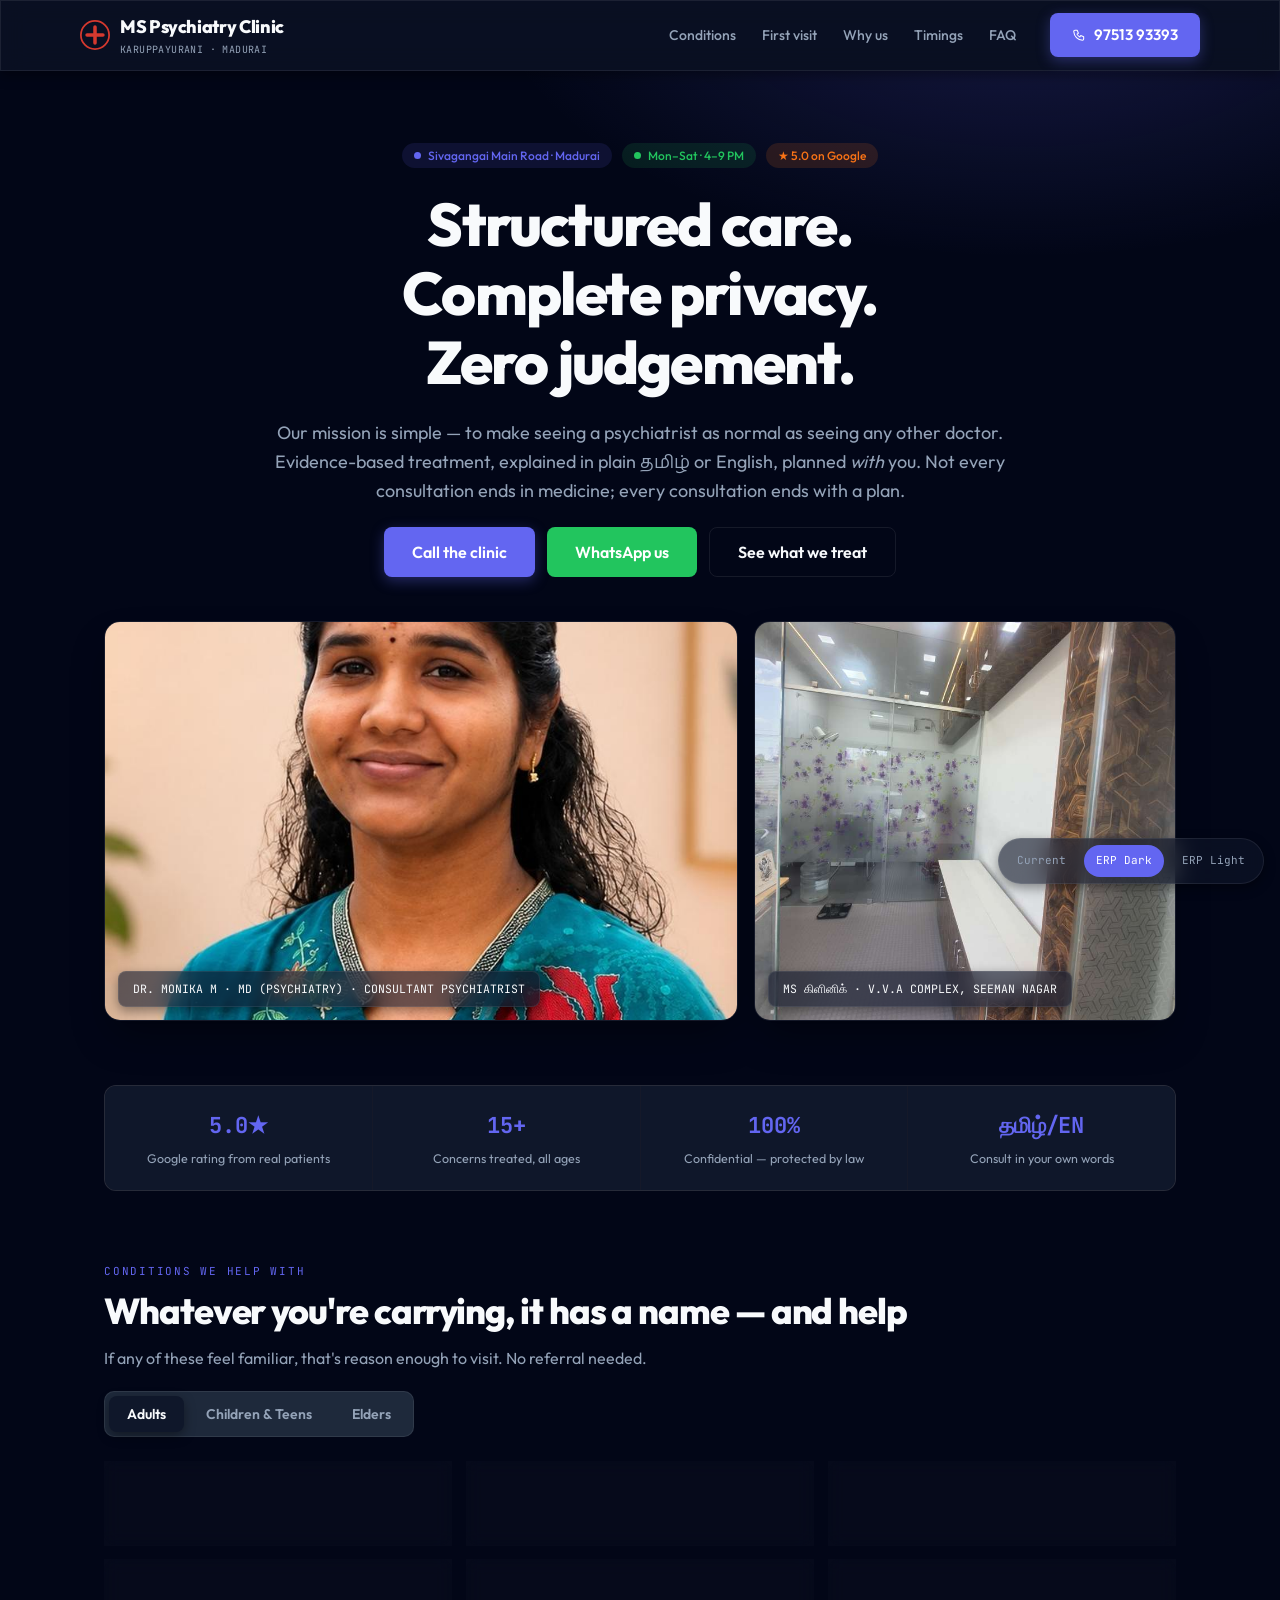
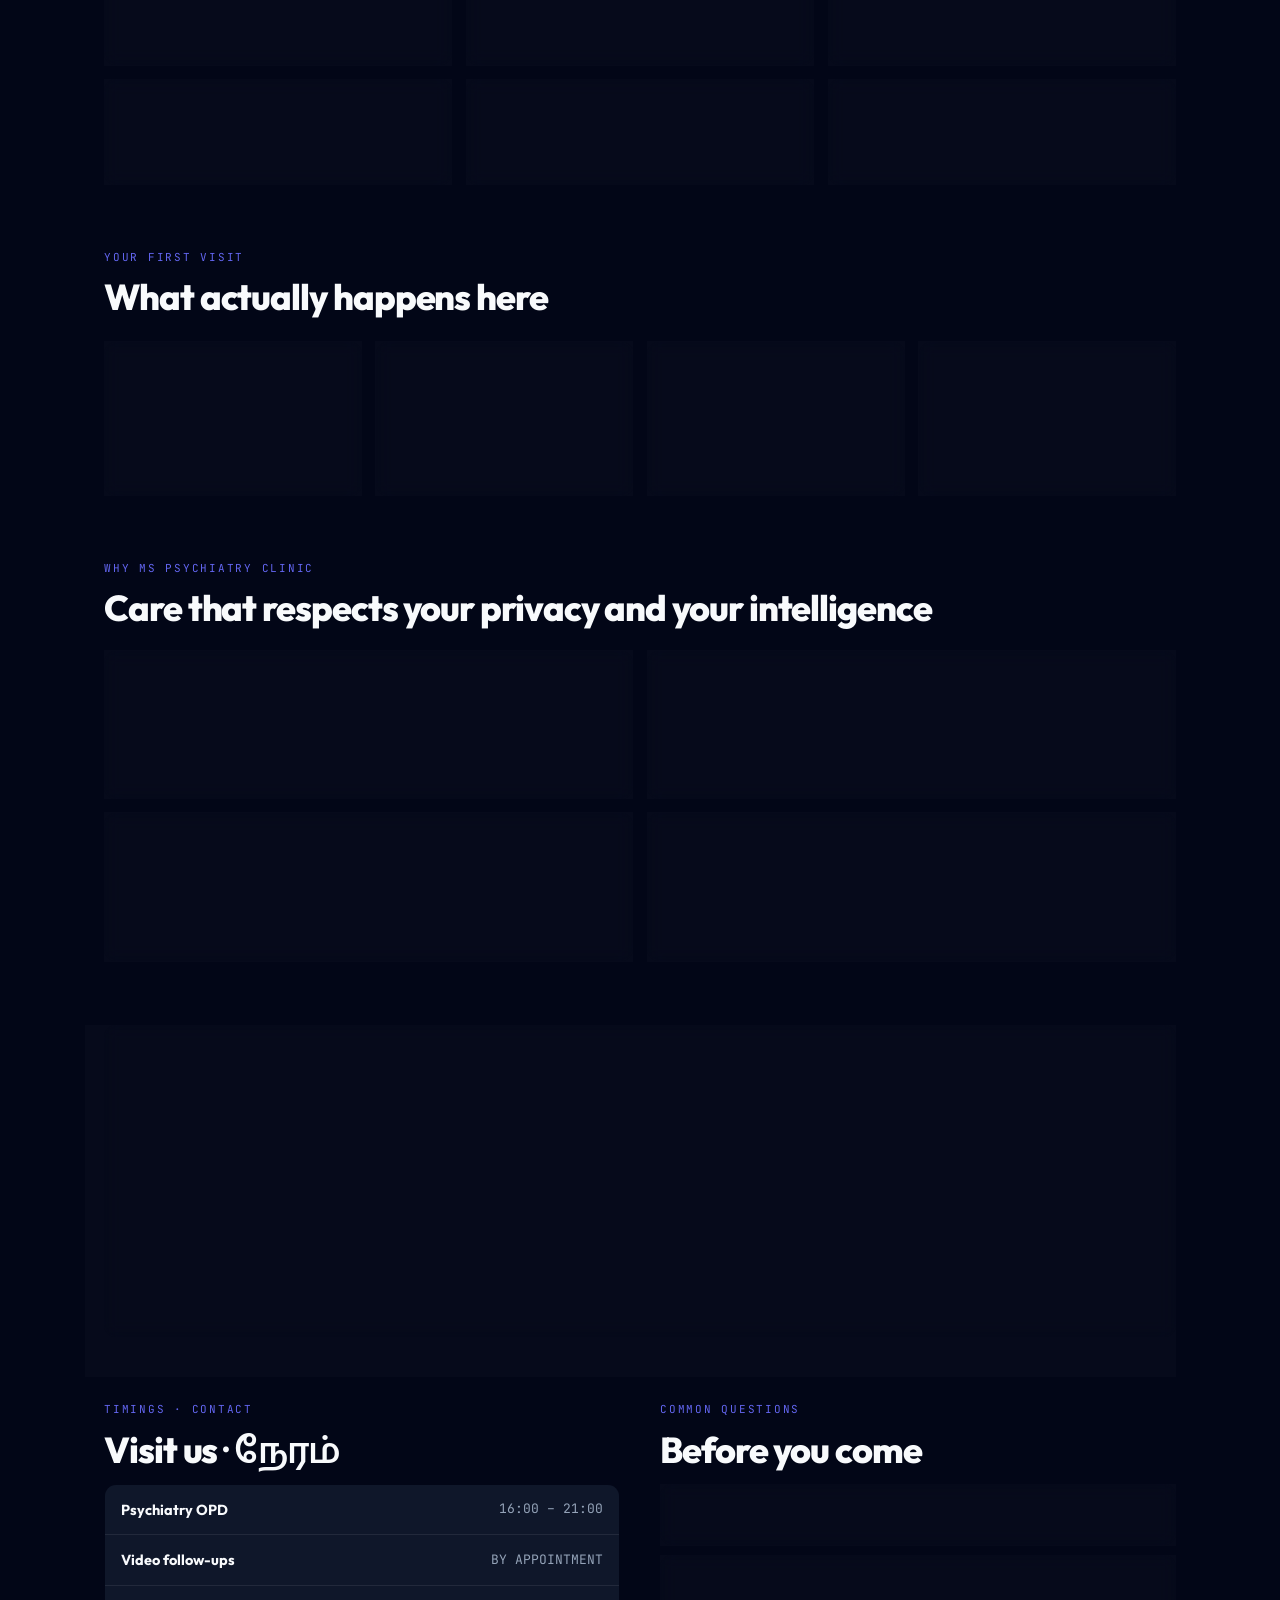
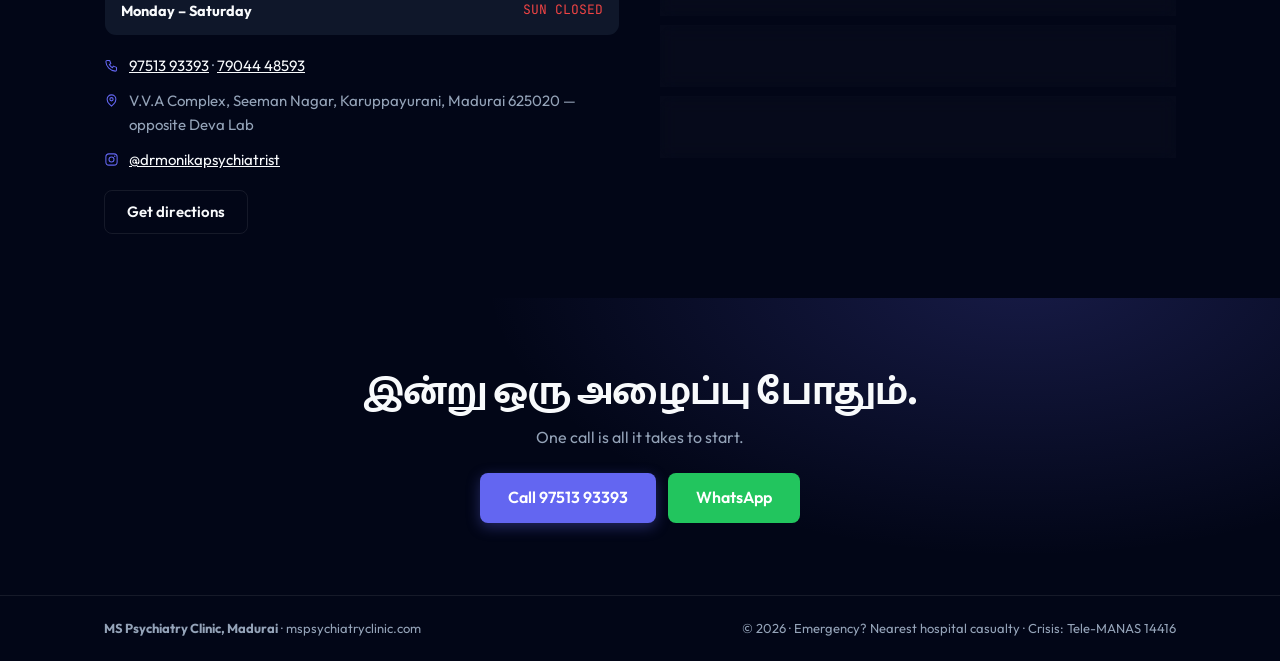
==== alt/dark.html @ ef8c0209 "feat: Dr. Monika portrait as primary hero image across all designs Co-Authored-By: Claude Fable 5 <n" ====
<!doctype html>
<html lang="en" data-theme="dark">
<head>
  <meta charset="utf-8">
  <meta name="viewport" content="width=device-width, initial-scale=1">
  <title>MS Psychiatry Clinic — Design Preview (ERP Dark)</title>
  <meta name="robots" content="noindex">
  <link rel="icon" href="data:image/svg+xml,%3Csvg xmlns='http://www.w3.org/2000/svg' viewBox='0 0 24 24'%3E%3Ccircle cx='12' cy='12' r='11' fill='white' stroke='%23D5392F' stroke-width='1.5'/%3E%3Cpath d='M12 5v14M5 12h14' stroke='%23D5392F' stroke-width='3.4' stroke-linecap='round'/%3E%3C/svg%3E">
  <link rel="preconnect" href="https://fonts.googleapis.com">
  <link rel="preconnect" href="https://fonts.gstatic.com" crossorigin>
  <link rel="stylesheet" href="https://fonts.googleapis.com/css2?family=Outfit:wght@400;500;600;700;800;900&family=JetBrains+Mono:wght@400;500;700&family=Hind+Madurai:wght@400;500;600&display=swap">
  <link rel="stylesheet" href="alt.css">
</head>
<body>

<header class="site-header glass-panel">
  <div class="container header-inner" style="padding-left: 0; padding-right: 0">
    <a class="brand" href="#top">
      <svg width="30" height="30" viewBox="0 0 34 34" fill="none" aria-hidden="true"><circle cx="17" cy="17" r="16" stroke="#D5392F" stroke-width="2"/><path d="M17 8v18M8 17h18" stroke="#D5392F" stroke-width="4" stroke-linecap="round"/></svg>
      <span><span class="brand-name">MS Psychiatry Clinic</span><span class="brand-sub">KARUPPAYURANI · MADURAI</span></span>
    </a>
    <nav class="site-nav" aria-label="Main">
      <a href="#conditions">Conditions</a>
      <a href="#visit">First visit</a>
      <a href="#why">Why us</a>
      <a href="#timings">Timings</a>
      <a href="#faq">FAQ</a>
    </nav>
    <a class="btn btn-primary" href="tel:+919751393393">
      <svg width="14" height="14" viewBox="0 0 24 24" fill="none" aria-hidden="true"><path d="M5 4h4l2 5-2.5 1.5a12 12 0 0 0 5 5L15 13l5 2v4a2 2 0 0 1-2 2A16 16 0 0 1 3 6a2 2 0 0 1 2-2z" stroke="currentColor" stroke-width="1.8" stroke-linejoin="round"/></svg>
      97513 93393
    </a>
  </div>
</header>

<main id="top">

  <!-- Wide mission hero -->
  <section class="hero">
    <div class="container" style="display: flex; flex-direction: column; align-items: center; text-align: center; gap: 22px">
      <div class="hero-chips" style="justify-content: center">
        <span class="badge badge-indigo"><span class="dot"></span>Sivagangai Main Road · Madurai</span>
        <span class="badge badge-green"><span class="dot pulse-active"></span>Mon–Sat · 4–9 PM</span>
        <span class="badge badge-orange">★ 5.0 on Google</span>
      </div>
      <h1 style="max-width: 17ch" class="animate-in">Structured care.<br>Complete privacy.<br>Zero judgement.</h1>
      <p class="hero-sub" style="max-width: 62ch; text-align: center">
        Our mission is simple — to make seeing a psychiatrist as normal as seeing any other doctor.
        Evidence-based treatment, explained in plain தமிழ் or English, planned <em>with</em> you.
        Not every consultation ends in medicine; every consultation ends with a plan.
      </p>
      <div class="hero-ctas center">
        <a class="btn btn-primary btn-lg" href="tel:+919751393393">Call the clinic</a>
        <a class="btn btn-green btn-lg" href="https://wa.me/919751393393" target="_blank" rel="noopener">WhatsApp us</a>
        <a class="btn btn-outline btn-lg" href="#conditions">See what we treat</a>
      </div>
    </div>
    <div class="container" style="margin-top: 44px; display: grid; grid-template-columns: 1.2fr 0.8fr; gap: 16px">
      <figure class="hero-photo" style="margin: 0">
        <img src="../assets/dr-monika-hero.jpg" alt="Dr. Monika M, Consultant Psychiatrist" style="height: 400px; object-position: 50% 18%">
        <figcaption class="glass-panel">DR. MONIKA M · MD (PSYCHIATRY) · CONSULTANT PSYCHIATRIST</figcaption>
      </figure>
      <figure class="hero-photo hero-side" style="margin: 0">
        <img src="../assets/corridor.jpg" alt="Bright clinic interior with violet floral frosted glass" style="height: 400px; object-position: 50% 62%">
        <figcaption class="glass-panel">MS கிளினிக் · V.V.A COMPLEX, SEEMAN NAGAR</figcaption>
      </figure>
    </div>
  </section>

  <!-- Persuasive proof band -->
  <section class="container" style="padding-bottom: 8px">
    <div class="dense-grid">
      <div><span class="stat-value">5.0★</span><span class="stat-label">Google rating from real patients</span></div>
      <div><span class="stat-value">15+</span><span class="stat-label">Concerns treated, all ages</span></div>
      <div><span class="stat-value">100%</span><span class="stat-label">Confidential — protected by law</span></div>
      <div><span class="stat-value tech-data">தமிழ்/EN</span><span class="stat-label">Consult in your own words</span></div>
    </div>
  </section>

  <!-- Conditions -->
  <section class="section" id="conditions">
    <div class="container">
      <p class="eyebrow">CONDITIONS WE HELP WITH</p>
      <h2>Whatever you're carrying, it has a name — and help</h2>
      <p class="lede">If any of these feel familiar, that's reason enough to visit. No referral needed.</p>
      <div class="tablist" role="tablist" aria-label="Conditions by age group" data-tabs style="margin-top: 12px">
        <button class="tab is-active" role="tab" aria-selected="true" aria-controls="p-adults" id="t-adults">Adults</button>
        <button class="tab" role="tab" aria-selected="false" aria-controls="p-children" id="t-children" tabindex="-1">Children &amp; Teens</button>
        <button class="tab" role="tab" aria-selected="false" aria-controls="p-elders" id="t-elders" tabindex="-1">Elders</button>
      </div>
      <div class="tabpanel" id="p-adults" role="tabpanel" aria-labelledby="t-adults">
        <div class="condition-grid">
          <div class="condition-card glass-card"><h3>Depression <span lang="ta">· மனச்சோர்வு</span></h3><p>Sadness that won't lift, no interest, tired all day.</p></div>
          <div class="condition-card glass-card"><h3>Anxiety &amp; overthinking <span lang="ta">· பதட்டம்</span></h3><p>Mind that won't stop, constant worry, can't relax.</p></div>
          <div class="condition-card glass-card"><h3>Sleep problems <span lang="ta">· தூக்கமின்மை</span></h3><p>Sleep won't come, broken sleep, waking tired.</p></div>
          <div class="condition-card glass-card"><h3>Panic attacks</h3><p>Sudden fear, racing heart, feeling of losing control.</p></div>
          <div class="condition-card glass-card"><h3>Stress &amp; burnout</h3><p>Work pressure, mental exhaustion, short temper at home.</p></div>
          <div class="condition-card glass-card"><h3>OCD</h3><p>Thoughts that repeat, checking or washing again and again.</p></div>
          <div class="condition-card glass-card"><h3>De-addiction <span lang="ta">· போதை மீட்பு</span></h3><p>Alcohol, smoking or mobile use past your control.</p></div>
          <div class="condition-card glass-card"><h3>Women's mental health</h3><p>Mood changes after delivery, monthly swings, feeling overwhelmed.</p></div>
          <div class="condition-card glass-card"><h3>Unexplained body pains</h3><p>Aches and tiredness when every test comes back normal.</p></div>
        </div>
      </div>
      <div class="tabpanel" id="p-children" role="tabpanel" aria-labelledby="t-children" hidden>
        <div class="condition-grid">
          <div class="condition-card glass-card"><h3>Focus &amp; hyperactivity</h3><p>Can't sit still, poor concentration, school complaints.</p></div>
          <div class="condition-card glass-card"><h3>Behaviour &amp; mood changes</h3><p>Sudden anger, withdrawal, refusing school.</p></div>
          <div class="condition-card glass-card"><h3>Exam stress</h3><p>Fear of exams, blanking out, too much pressure.</p></div>
          <div class="condition-card glass-card"><h3>Mobile &amp; gaming overuse</h3><p>Screens taking over sleep, studies and family time.</p></div>
        </div>
        <p class="panel-footnote">A parent or guardian always joins the consultation for anyone under 18.</p>
      </div>
      <div class="tabpanel" id="p-elders" role="tabpanel" aria-labelledby="t-elders" hidden>
        <div class="condition-grid">
          <div class="condition-card glass-card"><h3>Memory problems <span lang="ta">· மறதி</span></h3><p>Forgetting names and places, repeating questions.</p></div>
          <div class="condition-card glass-card"><h3>Loneliness &amp; low mood</h3><p>Withdrawn, tearful, no interest in food or family.</p></div>
          <div class="condition-card glass-card"><h3>Sleep changes</h3><p>Awake at night, sleepy all day, restlessness.</p></div>
          <div class="condition-card glass-card"><h3>Suspicion &amp; confusion</h3><p>New suspiciousness, talking to self, hearing things.</p></div>
        </div>
      </div>
    </div>
  </section>

  <!-- First visit -->
  <section class="section" id="visit" style="padding-top: 0">
    <div class="container">
      <p class="eyebrow">YOUR FIRST VISIT</p>
      <h2>What actually happens here</h2>
      <ol class="journey" role="list">
        <li class="journey-step glass-card"><span class="step-num">STEP 01</span><h3>You talk, we listen</h3><p>A private, unhurried conversation — in Tamil or English.</p></li>
        <li class="journey-step glass-card"><span class="step-num">STEP 02</span><h3>We understand together</h3><p>Assessment explained in plain words. No jargon, no judgement.</p></li>
        <li class="journey-step glass-card"><span class="step-num">STEP 03</span><h3>A plan made with you</h3><p>Counselling, medicines, lifestyle — decided together, openly.</p></li>
        <li class="journey-step glass-card"><span class="step-num">STEP 04</span><h3>Follow-up, your way</h3><p>Reviews at the clinic or by private video call from home.</p></li>
      </ol>
    </div>
  </section>

  <!-- Why us -->
  <section class="section" id="why" style="padding-top: 0">
    <div class="container">
      <p class="eyebrow">WHY MS PSYCHIATRY CLINIC</p>
      <h2>Care that respects your privacy and your intelligence</h2>
      <div class="why-grid">
        <div class="why-card glass-card">
          <svg width="22" height="22" viewBox="0 0 24 24" fill="none" aria-hidden="true"><rect x="4" y="9" width="16" height="12" rx="2" stroke="currentColor" stroke-width="1.7"/><path d="M8 9V7a4 4 0 1 1 8 0v2" stroke="currentColor" stroke-width="1.7"/></svg>
          <h3>Completely confidential</h3><p>Enclosed rooms, records protected by law, nothing shared without your consent — including the fact that you came.</p>
        </div>
        <div class="why-card glass-card">
          <svg width="22" height="22" viewBox="0 0 24 24" fill="none" aria-hidden="true"><path d="M12 21s-7.5-5-7.5-10.5A4.5 4.5 0 0 1 12 7a4.5 4.5 0 0 1 7.5 3.5C19.5 16 12 21 12 21z" stroke="currentColor" stroke-width="1.7" stroke-linejoin="round"/></svg>
          <h3>No judgement, ever</h3><p>Seeking help is strength. Whatever brings you here, you'll be met with respect.</p>
        </div>
        <div class="why-card glass-card">
          <svg width="22" height="22" viewBox="0 0 24 24" fill="none" aria-hidden="true"><path d="M9 3h6v4l4 11a2 2 0 0 1-2 3H7a2 2 0 0 1-2-3L9 7z" stroke="currentColor" stroke-width="1.7" stroke-linejoin="round"/><path d="M8 14h8" stroke="currentColor" stroke-width="1.7"/></svg>
          <h3>Evidence-based, medicine only when needed</h3><p>Treatment follows science, not habit. If counselling or lifestyle change is enough, that's the plan.</p>
        </div>
        <div class="why-card glass-card">
          <svg width="22" height="22" viewBox="0 0 24 24" fill="none" aria-hidden="true"><circle cx="9" cy="8" r="3.2" stroke="currentColor" stroke-width="1.7"/><circle cx="16.5" cy="9.5" r="2.4" stroke="currentColor" stroke-width="1.7"/><path d="M3.5 19c.6-3 2.8-4.5 5.5-4.5s4.9 1.5 5.5 4.5M14.8 14.9c2.2.2 3.9 1.5 4.7 4.1" stroke="currentColor" stroke-width="1.7" stroke-linecap="round"/></svg>
          <h3>Family involved — when you want</h3><p>Caregivers are welcome, and what's shared with them is always your choice.</p>
        </div>
      </div>
    </div>
  </section>

  <!-- Doctor -->
  <section class="section" id="doctor" style="padding-top: 0">
    <div class="container">
      <div class="glass-card" style="display: flex; gap: 28px; align-items: center; padding: 30px; flex-wrap: wrap">
        <img src="../assets/dr-monika.jpg" alt="Dr. Monika M, Consultant Psychiatrist" width="250" height="250" style="width: 250px; height: 250px; object-fit: cover; object-position: 50% 20%; border-radius: 16px; border: 1px solid var(--border-subtle); box-shadow: 0 0 0 3px var(--indigo-tint), var(--glass-card-shadow); flex-shrink: 0">
        <div style="display: flex; flex-direction: column; gap: 7px; min-width: 260px; flex: 1">
          <p class="eyebrow" style="margin: 0">YOUR DOCTOR · மருத்துவர்</p>
          <h2 style="margin: 0">Dr. Monika M</h2>
          <p class="tech-data" style="margin: 0; font-size: 12.5px; color: var(--electric-indigo)">MBBS · MD (PSYCHIATRY) · CONSULTANT PSYCHIATRIST</p>
          <p style="margin: 0; color: var(--text-secondary); font-size: 15px; max-width: 60ch">Adult, adolescent and elder mental health — depression, anxiety, sleep, OCD, de-addiction and women's mental health — with a calm, unhurried consultation style. The first prescription is always listening.</p>
        </div>
        <a class="btn btn-primary" href="tel:+919751393393" style="flex-shrink: 0">Book a consultation</a>
      </div>
    </div>
  </section>

  <!-- Timings + FAQ -->
  <section class="section" id="timings" style="padding-top: 0">
    <div class="container timing-grid">
      <div>
        <p class="eyebrow">TIMINGS · CONTACT</p>
        <h2>Visit us <span lang="ta" style="font-weight: 600">· நேரம்</span></h2>
        <table class="timing-table">
          <tbody>
            <tr><th scope="row">Psychiatry OPD</th><td>16:00 – 21:00</td></tr>
            <tr><th scope="row">Video follow-ups</th><td>BY APPOINTMENT</td></tr>
            <tr><th scope="row">Monday – Saturday</th><td class="closed">SUN CLOSED</td></tr>
          </tbody>
        </table>
        <ul class="contact-list" role="list">
          <li><svg width="15" height="15" viewBox="0 0 24 24" fill="none" aria-hidden="true"><path d="M5 4h4l2 5-2.5 1.5a12 12 0 0 0 5 5L15 13l5 2v4a2 2 0 0 1-2 2A16 16 0 0 1 3 6a2 2 0 0 1 2-2z" stroke="currentColor" stroke-width="1.7" stroke-linejoin="round"/></svg><span><a href="tel:+919751393393">97513 93393</a> · <a href="tel:+917904448593">79044 48593</a></span></li>
          <li><svg width="15" height="15" viewBox="0 0 24 24" fill="none" aria-hidden="true"><path d="M12 21s-7-5.5-7-11a7 7 0 1 1 14 0c0 5.5-7 11-7 11z" stroke="currentColor" stroke-width="1.7"/><circle cx="12" cy="10" r="2.6" stroke="currentColor" stroke-width="1.7"/></svg><span>V.V.A Complex, Seeman Nagar, Karuppayurani, Madurai 625020 — opposite Deva Lab</span></li>
          <li><svg width="15" height="15" viewBox="0 0 24 24" fill="none" aria-hidden="true"><rect x="3" y="3" width="18" height="18" rx="5" stroke="currentColor" stroke-width="1.7"/><circle cx="12" cy="12" r="4" stroke="currentColor" stroke-width="1.7"/><circle cx="17.2" cy="6.8" r="1.2" fill="currentColor"/></svg><a href="https://www.instagram.com/drmonikapsychiatrist" target="_blank" rel="noopener">@drmonikapsychiatrist</a></li>
        </ul>
        <div style="margin-top: 18px"><a class="btn btn-outline" href="https://www.google.com/maps/search/?api=1&query=MS%20Psychiatry%20Clinic%20Karuppayurani%20Madurai" target="_blank" rel="noopener">Get directions</a></div>
      </div>
      <div id="faq">
        <p class="eyebrow">COMMON QUESTIONS</p>
        <h2>Before you come</h2>
        <div class="faq">
          <details class="glass-card"><summary>Is my visit really confidential?</summary><p>Completely. Records are protected by law, rooms are enclosed, and nothing is shared without your consent.</p></details>
          <details class="glass-card"><summary>Will I definitely be put on medicines?</summary><p>No. Sometimes it's counselling, sometimes lifestyle changes, sometimes medicines — decided with you, openly.</p></details>
          <details class="glass-card"><summary>Can I consult online?</summary><p>The first visit is in person; after that, follow-ups can happen by private video call with prescriptions on your phone.</p></details>
          <details class="glass-card"><summary>What if someone is in crisis right now?</summary><p>Go to the nearest hospital casualty now. For urgent emotional support call <strong>Tele-MANAS 14416</strong> — free, 24×7, Tamil &amp; English.</p></details>
        </div>
      </div>
    </div>
  </section>

  <!-- CTA -->
  <section class="bottom-cta">
    <div class="container">
      <h2 lang="ta">இன்று ஒரு அழைப்பு போதும்.</h2>
      <p>One call is all it takes to start.</p>
      <div class="hero-ctas center">
        <a class="btn btn-primary btn-lg" href="tel:+919751393393">Call 97513 93393</a>
        <a class="btn btn-green btn-lg" href="https://wa.me/919751393393" target="_blank" rel="noopener">WhatsApp</a>
      </div>
    </div>
  </section>
</main>

<footer class="site-footer">
  <div class="container footer-inner">
    <span><strong>MS Psychiatry Clinic, Madurai</strong> · mspsychiatryclinic.com</span>
    <span>© 2026 · Emergency? Nearest hospital casualty · Crisis: Tele-MANAS 14416</span>
  </div>
</footer>

<nav class="design-switch glass-panel" aria-label="Design previews">
  <a href="/">Current</a>
  <a href="/alt/dark.html" class="on">ERP Dark</a>
  <a href="/alt/light.html">ERP Light</a>
</nav>

<script>
(function () {
  'use strict';
  document.querySelectorAll('[data-tabs]').forEach(function (list) {
    var tabs = Array.prototype.slice.call(list.querySelectorAll('[role="tab"]'));
    var panels = tabs.map(function (t) { return document.getElementById(t.getAttribute('aria-controls')); });
    function activate(tab, focus) {
      tabs.forEach(function (t, i) {
        var sel = t === tab;
        t.classList.toggle('is-active', sel);
        t.setAttribute('aria-selected', String(sel));
        t.tabIndex = sel ? 0 : -1;
        panels[i].hidden = !sel;
      });
      if (focus) tab.focus();
    }
    tabs.forEach(function (tab, i) {
      tab.addEventListener('click', function () { activate(tab, false); });
      tab.addEventListener('keydown', function (e) {
        var n = null;
        if (e.key === 'ArrowRight') n = tabs[(i + 1) % tabs.length];
        if (e.key === 'ArrowLeft') n = tabs[(i - 1 + tabs.length) % tabs.length];
        if (n) { e.preventDefault(); activate(n, true); }
      });
    });
  });
})();
</script>
</body>
</html>
---- alt/alt.css ----
/* MS Psychiatry Clinic — alternative designs on the MTC 2.0 ERP theme.
   Tokens, glass system, fonts and control shapes lifted from
   MTC.2.0/frontend/src/index.css (Outfit + JetBrains Mono, electric-indigo,
   glass cards, shadcn control geometry, dark-first with [data-theme]). */

:root, [data-theme="dark"] {
  --bg-page: #020617;
  --bg-surface: #0F172A;
  --bg-elevated: #1E293B;
  --bg-glass: rgba(15, 23, 42, 0.6);
  --border-subtle: rgba(255, 255, 255, 0.08);
  --electric-indigo: #6366f1;
  --indigo-deep: #4f46e5;
  --safety-orange: #f97316;
  --bio-green: #22c55e;
  --crimson-red: #ef4444;
  --text-primary: #F8FAFC;
  --text-secondary: #94A3B8;
  --text-muted: #475569;
  --shadow-md: 0 4px 12px rgba(0, 0, 0, 0.4);
  --glass-card-bg: rgba(255, 255, 255, 0.02);
  --glass-card-border: rgba(255, 255, 255, 0.05);
  --glass-card-hover-bg: rgba(255, 255, 255, 0.04);
  --glass-card-hover-border: rgba(255, 255, 255, 0.1);
  --glass-card-shadow: 0 20px 40px -10px rgba(0, 0, 0, 0.4);
  --indigo-tint: rgba(99, 102, 241, 0.12);
  --green-tint: rgba(34, 197, 94, 0.12);
  --orange-tint: rgba(249, 115, 22, 0.14);
  --hero-glow: radial-gradient(900px 480px at 80% -10%, rgba(99, 102, 241, 0.22), transparent 60%);
  --radius: 0.5rem;
}
[data-theme="light"] {
  --bg-page: #F8FAFC;
  --bg-surface: #FFFFFF;
  --bg-elevated: #F1F5F9;
  --bg-glass: rgba(255, 255, 255, 0.8);
  --border-subtle: rgba(0, 0, 0, 0.12);
  --electric-indigo: #6366f1;
  --indigo-deep: #4f46e5;
  --safety-orange: #ea580c;
  --bio-green: #16a34a;
  --crimson-red: #dc2626;
  --text-primary: #0F172A;
  --text-secondary: #475569;
  --text-muted: #94A3B8;
  --shadow-md: 0 4px 12px rgba(0, 0, 0, 0.08);
  --glass-card-bg: rgba(0, 0, 0, 0.02);
  --glass-card-border: rgba(0, 0, 0, 0.06);
  --glass-card-hover-bg: rgba(0, 0, 0, 0.04);
  --glass-card-hover-border: rgba(0, 0, 0, 0.12);
  --glass-card-shadow: 0 20px 40px -10px rgba(0, 0, 0, 0.15);
  --indigo-tint: rgba(99, 102, 241, 0.1);
  --green-tint: rgba(22, 163, 74, 0.12);
  --orange-tint: rgba(234, 88, 12, 0.12);
  --hero-glow: radial-gradient(900px 480px at 80% -10%, rgba(99, 102, 241, 0.14), transparent 60%);
}

* { box-sizing: border-box; }
html { scroll-behavior: smooth; scroll-padding-top: 84px; }
@media (prefers-reduced-motion: reduce) {
  html { scroll-behavior: auto; }
  .animate-in, .pulse-active { animation: none !important; }
}
body {
  margin: 0;
  background-color: var(--bg-page);
  color: var(--text-primary);
  font-family: 'Outfit', 'Hind Madurai', 'Noto Sans Tamil', sans-serif;
  font-size: 16px; line-height: 1.6;
  -webkit-font-smoothing: antialiased;
  overflow-x: hidden;
}
img { max-width: 100%; display: block; }
a { color: var(--electric-indigo); }
h1, h2, h3 { font-family: 'Outfit', 'Hind Madurai', sans-serif; font-weight: 800; letter-spacing: -0.03em; margin: 0; line-height: 1.15; }
h1 { font-size: clamp(38px, 6vw, 60px); }
h2 { font-size: clamp(26px, 3.6vw, 36px); margin-bottom: 14px; }
h3 { font-size: 17px; letter-spacing: -0.02em; }
.tech-data { font-family: 'JetBrains Mono', monospace !important; letter-spacing: -0.01em; }
.container { max-width: 1120px; margin: 0 auto; padding: 0 24px; }
.section { padding: 64px 0; }
.eyebrow { font-family: 'JetBrains Mono', monospace; font-size: 11px; letter-spacing: 0.16em; text-transform: uppercase; color: var(--electric-indigo); margin: 0 0 10px; }
.lede { color: var(--text-secondary); margin: 0 0 8px; max-width: 60ch; }

/* Glass system (verbatim behavior from MTC) */
.glass-panel {
  background: var(--bg-glass);
  backdrop-filter: blur(12px);
  -webkit-backdrop-filter: blur(12px);
  border: 1px solid var(--border-subtle);
  box-shadow: var(--shadow-md);
}
.glass-card {
  background: var(--glass-card-bg);
  backdrop-filter: blur(8px);
  border: 1px solid var(--glass-card-border);
  border-radius: calc(var(--radius) + 4px);
  transition: all 0.4s cubic-bezier(0.175, 0.885, 0.32, 1.275);
}
.glass-card:hover {
  transform: translateY(-5px);
  background: var(--glass-card-hover-bg);
  border-color: var(--glass-card-hover-border);
  box-shadow: var(--glass-card-shadow);
}
@keyframes breathing { 0% { opacity: 0.7; transform: scale(1); } 50% { opacity: 1; transform: scale(1.05); } 100% { opacity: 0.7; transform: scale(1); } }
.pulse-active { animation: breathing 3s ease-in-out infinite; }
@keyframes slideUp { from { opacity: 0; transform: translateY(20px); } to { opacity: 1; transform: translateY(0); } }
.animate-in { animation: slideUp 0.6s cubic-bezier(0.23, 1, 0.32, 1) forwards; }

/* shadcn-geometry controls */
.btn {
  display: inline-flex; align-items: center; justify-content: center; gap: 8px;
  height: 44px; padding: 0 22px; border-radius: var(--radius);
  font-family: 'Outfit', sans-serif; font-size: 15px; font-weight: 600;
  text-decoration: none; border: none; cursor: pointer;
  transition: background 0.15s ease, transform 0.15s ease, box-shadow 0.15s ease;
}
.btn:hover { transform: translateY(-1px); }
.btn-primary { background: var(--electric-indigo); color: #fff; box-shadow: 0 4px 14px rgba(99, 102, 241, 0.35); }
.btn-primary:hover { background: var(--indigo-deep); }
.btn-outline { background: transparent; color: var(--text-primary); border: 1px solid var(--border-subtle); }
.btn-outline:hover { background: var(--glass-card-hover-bg); }
.btn-green { background: var(--bio-green); color: #fff; }
.btn-green:hover { filter: brightness(1.08); }
.btn-lg { height: 50px; padding: 0 28px; font-size: 16px; }

.badge {
  display: inline-flex; align-items: center; gap: 7px;
  border-radius: 999px; padding: 3px 12px;
  font-size: 12px; font-weight: 500;
}
.badge-indigo { background: var(--indigo-tint); color: var(--electric-indigo); }
.badge-green { background: var(--green-tint); color: var(--bio-green); }
.badge-orange { background: var(--orange-tint); color: var(--safety-orange); }
.badge .dot { width: 7px; height: 7px; border-radius: 50%; background: currentColor; }

/* Header */
.site-header { position: sticky; top: 0; z-index: 50; }
.header-inner { display: flex; align-items: center; gap: 22px; padding: 12px 24px; }
.brand { display: flex; align-items: center; gap: 10px; text-decoration: none; color: var(--text-primary); margin-right: auto; }
.brand-name { font-weight: 800; font-size: 18px; letter-spacing: -0.02em; }
.brand-sub { font-family: 'JetBrains Mono', monospace; font-size: 10px; color: var(--text-secondary); display: block; letter-spacing: 0.04em; }
.site-nav { display: flex; gap: 2px; }
.site-nav a { color: var(--text-secondary); text-decoration: none; font-size: 14px; font-weight: 500; padding: 8px 12px; border-radius: var(--radius); }
.site-nav a:hover { color: var(--text-primary); background: var(--glass-card-hover-bg); }

/* Hero */
.hero { position: relative; padding: 72px 0 64px; background: var(--hero-glow), var(--bg-page); }
.hero-grid { display: grid; grid-template-columns: 1.1fr 0.9fr; gap: 52px; align-items: center; }
.hero-copy { display: flex; flex-direction: column; gap: 20px; align-items: flex-start; }
.hero-chips { display: flex; flex-wrap: wrap; gap: 10px; }
.hero-sub { font-size: 18px; color: var(--text-secondary); margin: 0; max-width: 52ch; }
.hero-ctas { display: flex; flex-wrap: wrap; gap: 12px; }
.hero-photo { margin: 0; position: relative; }
.hero-photo img { width: 100%; height: 460px; object-fit: cover; border-radius: 16px; border: 1px solid var(--border-subtle); box-shadow: var(--glass-card-shadow); }
.hero-photo figcaption {
  position: absolute; left: 14px; bottom: 14px;
  border-radius: var(--radius); padding: 8px 14px;
  font-family: 'JetBrains Mono', monospace; font-size: 11.5px;
}

/* Dense stats grid (MTC "Industrial Grid Precision") */
.dense-grid { display: grid; grid-template-columns: repeat(4, 1fr); gap: 1px; background: var(--border-subtle); border: 1px solid var(--border-subtle); border-radius: calc(var(--radius) + 4px); overflow: hidden; }
.dense-grid > div { background: var(--bg-surface); padding: 22px 14px; display: flex; flex-direction: column; align-items: center; gap: 4px; }
.stat-value { font-family: 'JetBrains Mono', monospace; font-size: 22px; font-weight: 700; color: var(--electric-indigo); }
.stat-label { font-size: 12.5px; color: var(--text-secondary); text-align: center; }

/* Tabs — shadcn TabsList geometry */
.tablist { display: inline-flex; gap: 4px; background: var(--bg-elevated); border-radius: calc(var(--radius) + 2px); padding: 4px; border: 1px solid var(--border-subtle); }
.tab {
  border: none; cursor: pointer; background: transparent;
  color: var(--text-secondary); font-family: 'Outfit', sans-serif; font-size: 14px; font-weight: 600;
  padding: 9px 18px; border-radius: var(--radius);
  transition: background 0.15s ease, color 0.15s ease;
}
.tab.is-active { background: var(--bg-surface); color: var(--text-primary); box-shadow: var(--shadow-md); }
.tab:focus-visible { outline: 2px solid var(--electric-indigo); outline-offset: 2px; }
.tabpanel { padding-top: 24px; }
.tabpanel[hidden] { display: none; }

/* Condition tiles */
.condition-grid { display: grid; grid-template-columns: repeat(3, 1fr); gap: 14px; }
.condition-card { padding: 18px 20px; display: flex; flex-direction: column; gap: 5px; }
.condition-card h3 span[lang="ta"] { color: var(--electric-indigo); font-weight: 600; }
.condition-card p { margin: 0; font-size: 13.5px; color: var(--text-secondary); }
.panel-footnote { font-size: 13px; color: var(--text-secondary); margin: 14px 2px 0; }

/* Journey */
.journey { display: grid; grid-template-columns: repeat(4, 1fr); gap: 14px; list-style: none; margin: 24px 0 0; padding: 0; }
.journey-step { padding: 22px; display: flex; flex-direction: column; gap: 9px; }
.step-num { font-family: 'JetBrains Mono', monospace; font-size: 12px; color: var(--electric-indigo); background: var(--indigo-tint); border-radius: 6px; padding: 4px 9px; align-self: flex-start; }
.journey-step p { margin: 0; font-size: 13.5px; color: var(--text-secondary); }

/* Why grid */
.why-grid { display: grid; grid-template-columns: repeat(2, 1fr); gap: 14px; margin-top: 22px; }
.why-card { padding: 22px; display: flex; flex-direction: column; gap: 8px; }
.why-card svg { color: var(--electric-indigo); }
.why-card p { margin: 0; font-size: 14px; color: var(--text-secondary); }

/* Timings */
.timing-grid { display: grid; grid-template-columns: 1fr 1fr; gap: 40px; align-items: start; }
.timing-table { width: 100%; border-collapse: collapse; font-size: 14.5px; border: 1px solid var(--border-subtle); border-radius: calc(var(--radius) + 4px); overflow: hidden; }
.timing-table th, .timing-table td { text-align: left; padding: 13px 16px; border-bottom: 1px solid var(--border-subtle); background: var(--bg-surface); }
.timing-table tr:last-child th, .timing-table tr:last-child td { border-bottom: none; }
.timing-table td { text-align: right; font-family: 'JetBrains Mono', monospace; font-size: 13px; color: var(--text-secondary); }
.timing-table .closed { color: var(--crimson-red); }
.contact-list { list-style: none; margin: 18px 0 0; padding: 0; display: flex; flex-direction: column; gap: 11px; font-size: 15px; color: var(--text-secondary); }
.contact-list a { color: var(--text-primary); }
.contact-list svg { color: var(--electric-indigo); flex-shrink: 0; margin-top: 4px; }
.contact-list li { display: flex; gap: 10px; align-items: flex-start; }

/* FAQ */
.faq { display: flex; flex-direction: column; gap: 10px; margin-top: 8px; }
.faq details { border-radius: calc(var(--radius) + 4px); padding: 0 20px; }
.faq summary { list-style: none; display: flex; justify-content: space-between; align-items: center; gap: 12px; font-weight: 700; font-size: 15.5px; padding: 15px 0; cursor: pointer; letter-spacing: -0.01em; }
.faq summary::-webkit-details-marker { display: none; }
.faq summary::after { content: "+"; font-family: 'JetBrains Mono', monospace; color: var(--electric-indigo); font-size: 18px; }
.faq details[open] summary::after { content: "–"; }
.faq details p { margin: 0 0 16px; font-size: 14.5px; color: var(--text-secondary); max-width: 62ch; }

/* Footer & CTA */
.bottom-cta { text-align: center; padding: 72px 0; background: var(--hero-glow), var(--bg-page); }
.bottom-cta p { color: var(--text-secondary); margin: 6px 0 22px; }
.center { justify-content: center; }
.site-footer { border-top: 1px solid var(--border-subtle); padding: 22px 0; font-size: 13px; color: var(--text-secondary); }
.footer-inner { display: flex; justify-content: space-between; gap: 14px; flex-wrap: wrap; align-items: center; }

/* Design switcher (preview aid) */
.design-switch {
  position: fixed; right: 16px; bottom: 16px; z-index: 80;
  display: flex; gap: 6px; padding: 6px;
  border-radius: 999px;
}
.design-switch a {
  font-family: 'JetBrains Mono', monospace; font-size: 11px; text-decoration: none;
  color: var(--text-secondary); padding: 7px 12px; border-radius: 999px;
}
.design-switch a.on { background: var(--electric-indigo); color: #fff; }
.design-switch a:hover:not(.on) { background: var(--glass-card-hover-bg); color: var(--text-primary); }

/* Responsive */
@media (max-width: 960px) {
  .hero-grid { grid-template-columns: 1fr; gap: 32px; }
  .hero-photo img { height: 320px; }
  .dense-grid { grid-template-columns: repeat(2, 1fr); }
  .condition-grid { grid-template-columns: repeat(2, 1fr); }
  .journey { grid-template-columns: repeat(2, 1fr); }
  .why-grid { grid-template-columns: 1fr; }
  .timing-grid { grid-template-columns: 1fr; }
  .site-nav { display: none; }
}
@media (max-width: 620px) {
  .condition-grid { grid-template-columns: 1fr; }
  .journey { grid-template-columns: 1fr; }
  .hero-ctas .btn { width: 100%; }
}

/* Hero photo pair: portrait main, clinic side */
@media (max-width: 960px) {
  .hero .container[style*="grid-template-columns"] { display: flex !important; flex-direction: column; }
  .hero-side { display: none; }
}
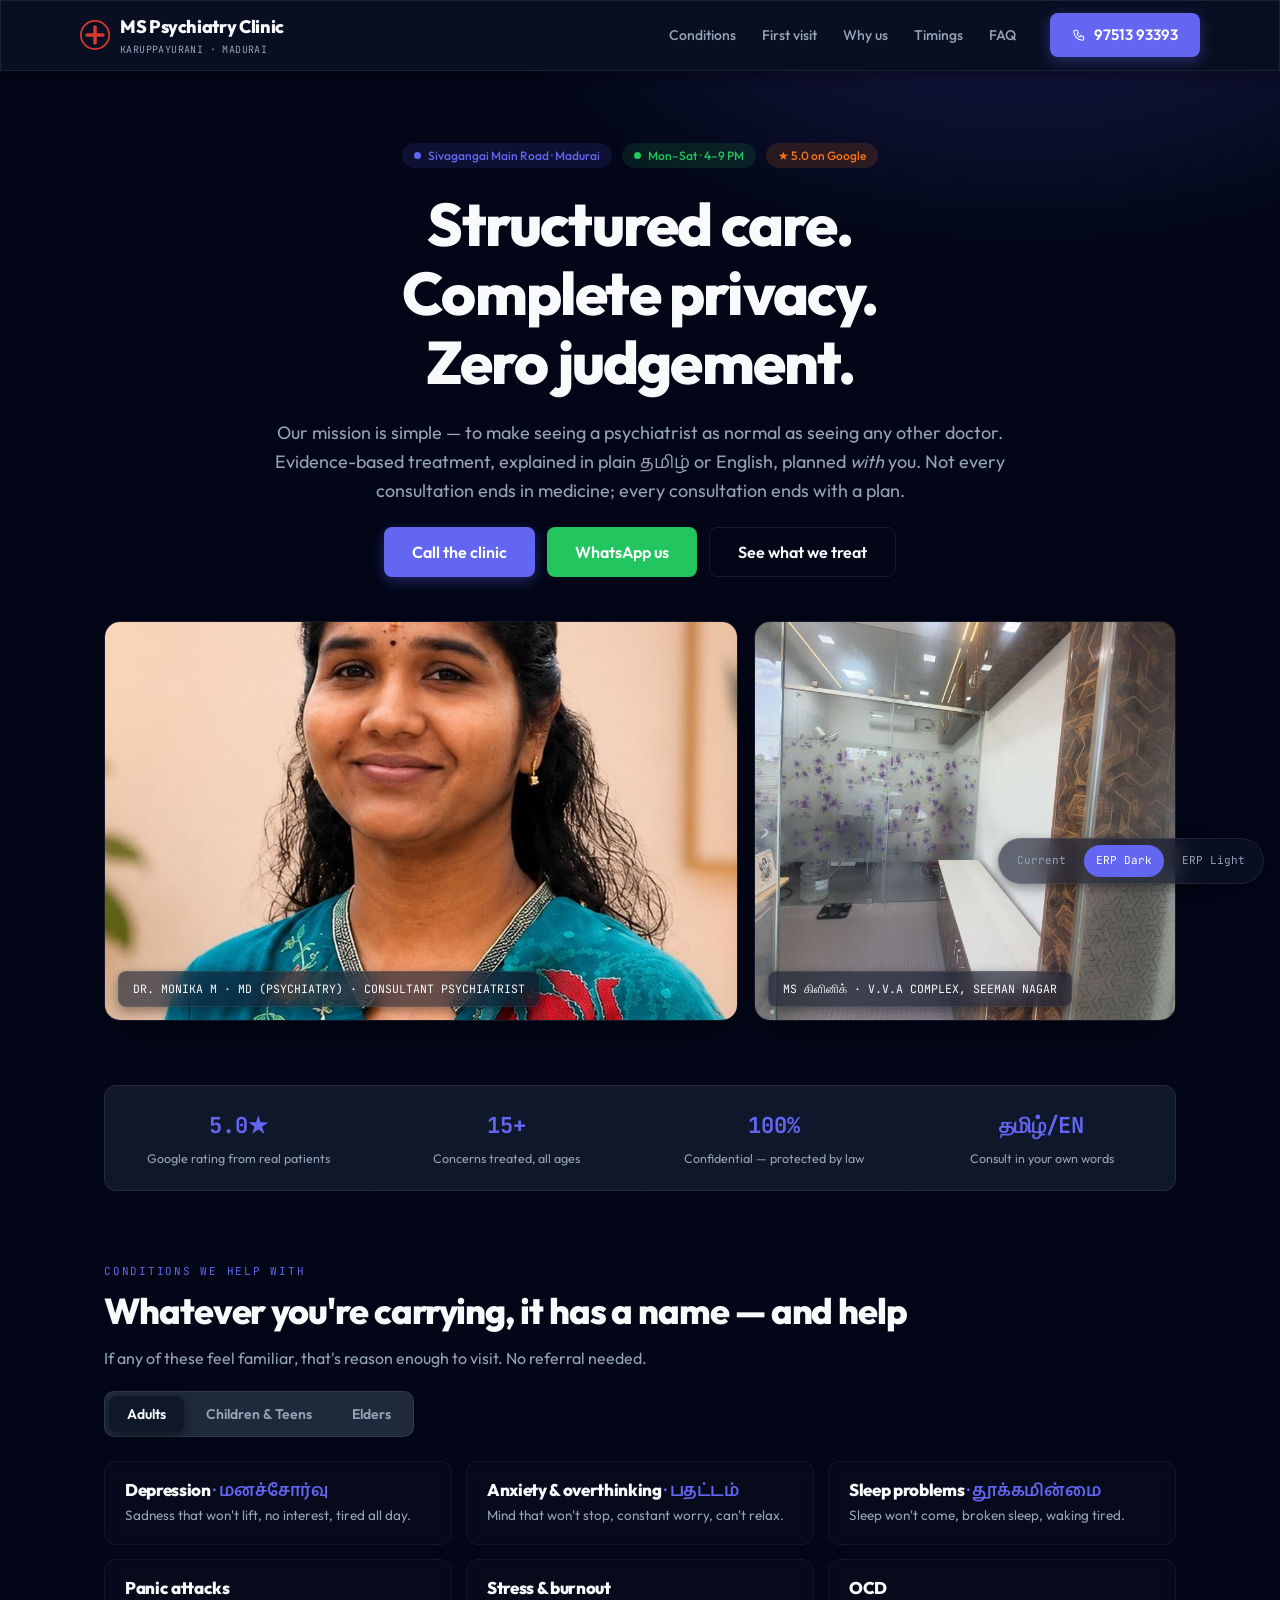
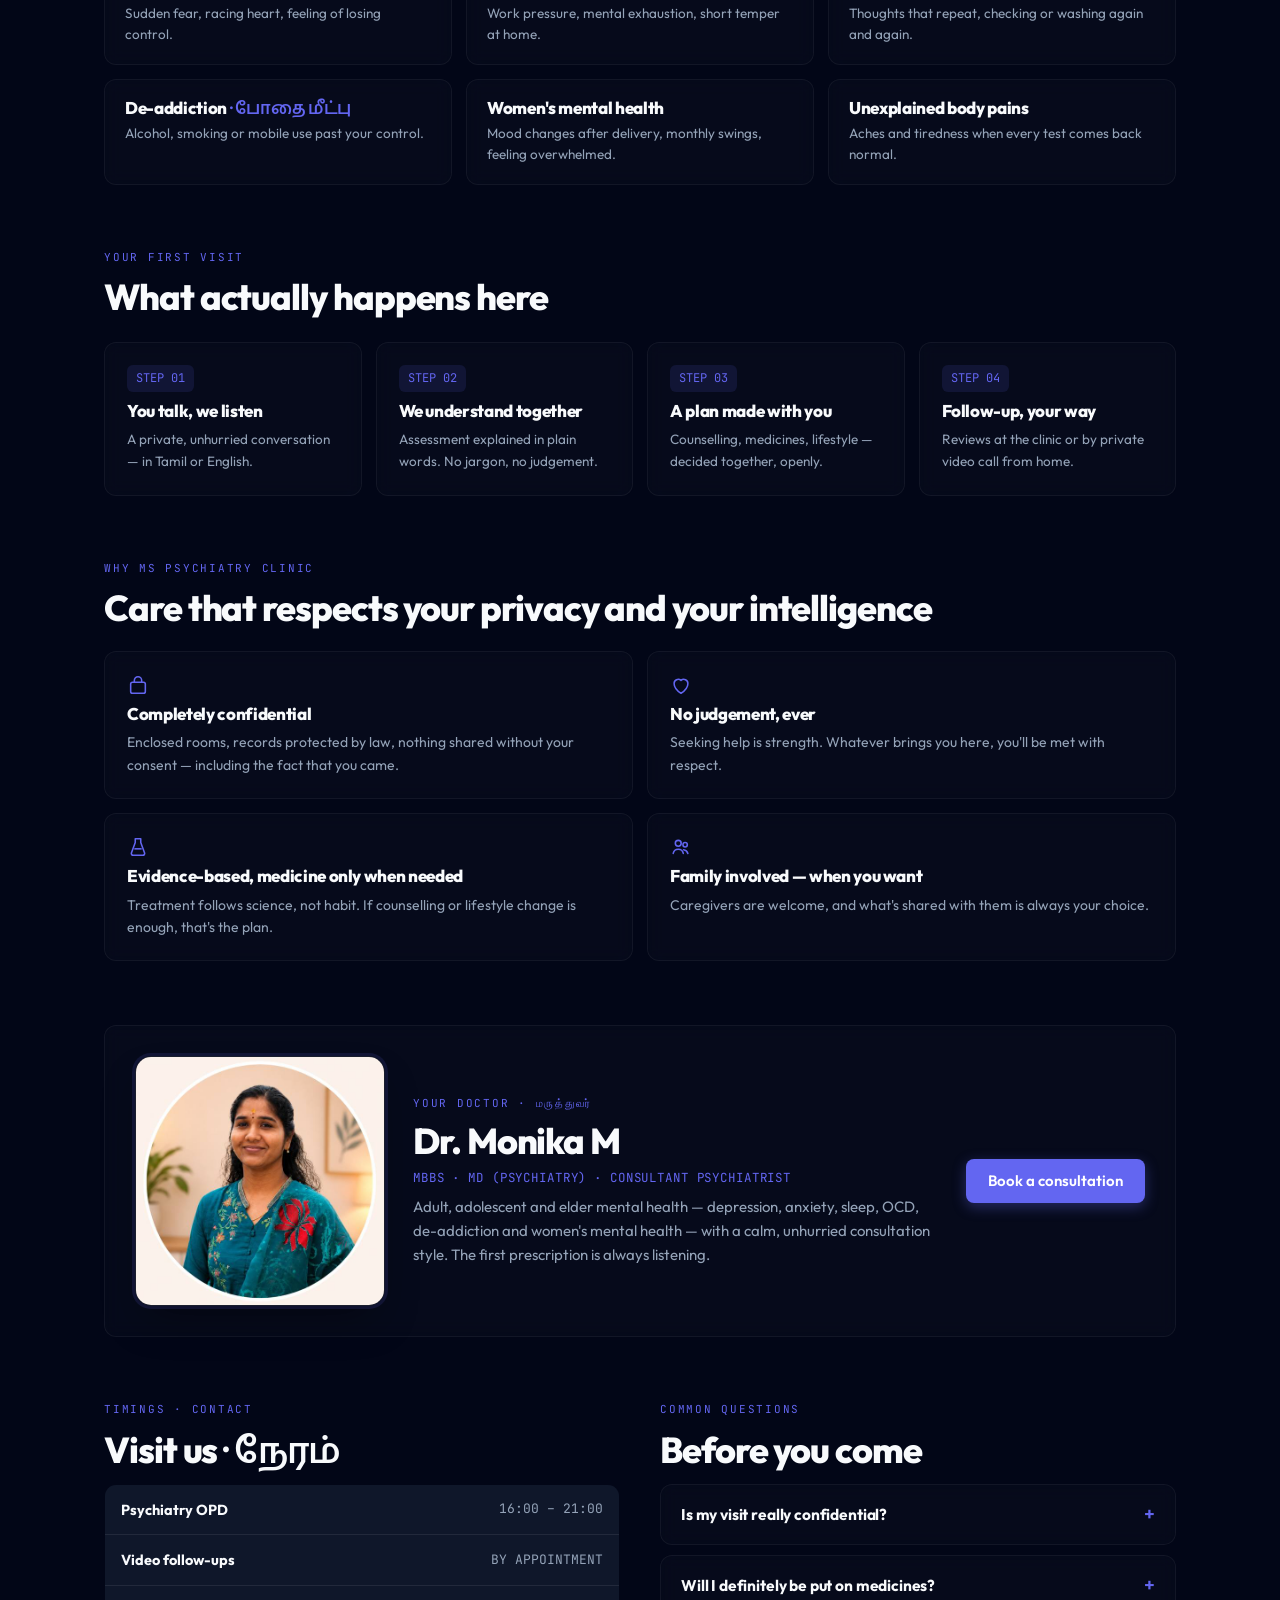
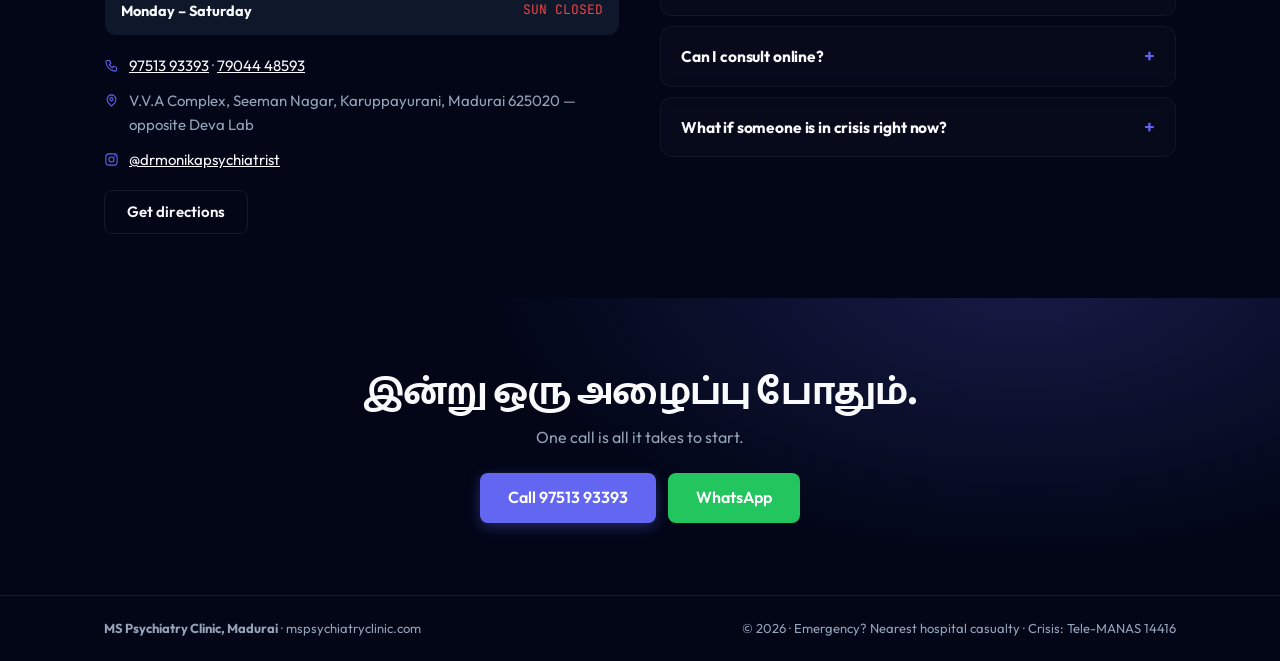
==== commit b873d051: "fix: center Dr. Monika's face in hero crop across all designs; unblock mobile action bar; version-st" ====
--- a/alt/dark.html
+++ b/alt/dark.html
@@ -9,7 +9,7 @@
   <link rel="preconnect" href="https://fonts.googleapis.com">
   <link rel="preconnect" href="https://fonts.gstatic.com" crossorigin>
   <link rel="stylesheet" href="https://fonts.googleapis.com/css2?family=Outfit:wght@400;500;600;700;800;900&family=JetBrains+Mono:wght@400;500;700&family=Hind+Madurai:wght@400;500;600&display=swap">
-  <link rel="stylesheet" href="alt.css">
+  <link rel="stylesheet" href="alt.css?v=3">
 </head>
 <body>
 
@@ -57,7 +57,7 @@
     </div>
     <div class="container" style="margin-top: 44px; display: grid; grid-template-columns: 1.2fr 0.8fr; gap: 16px">
       <figure class="hero-photo" style="margin: 0">
-        <img src="../assets/dr-monika-hero.jpg" alt="Dr. Monika M, Consultant Psychiatrist" style="height: 400px; object-position: 50% 18%">
+        <img src="../assets/dr-monika-hero.jpg" alt="Dr. Monika M, Consultant Psychiatrist" style="height: 400px">
         <figcaption class="glass-panel">DR. MONIKA M · MD (PSYCHIATRY) · CONSULTANT PSYCHIATRIST</figcaption>
       </figure>
       <figure class="hero-photo hero-side" style="margin: 0">
@@ -165,7 +165,7 @@
   <section class="section" id="doctor" style="padding-top: 0">
     <div class="container">
       <div class="glass-card" style="display: flex; gap: 28px; align-items: center; padding: 30px; flex-wrap: wrap">
-        <img src="../assets/dr-monika.jpg" alt="Dr. Monika M, Consultant Psychiatrist" width="250" height="250" style="width: 250px; height: 250px; object-fit: cover; object-position: 50% 20%; border-radius: 16px; border: 1px solid var(--border-subtle); box-shadow: 0 0 0 3px var(--indigo-tint), var(--glass-card-shadow); flex-shrink: 0">
+        <img src="../assets/dr-monika.jpg" alt="Dr. Monika M, Consultant Psychiatrist" width="250" height="250" style="width: 250px; height: 250px; object-fit: cover; border-radius: 16px; border: 1px solid var(--border-subtle); box-shadow: 0 0 0 3px var(--indigo-tint), var(--glass-card-shadow); flex-shrink: 0">
         <div style="display: flex; flex-direction: column; gap: 7px; min-width: 260px; flex: 1">
           <p class="eyebrow" style="margin: 0">YOUR DOCTOR · மருத்துவர்</p>
           <h2 style="margin: 0">Dr. Monika M</h2>
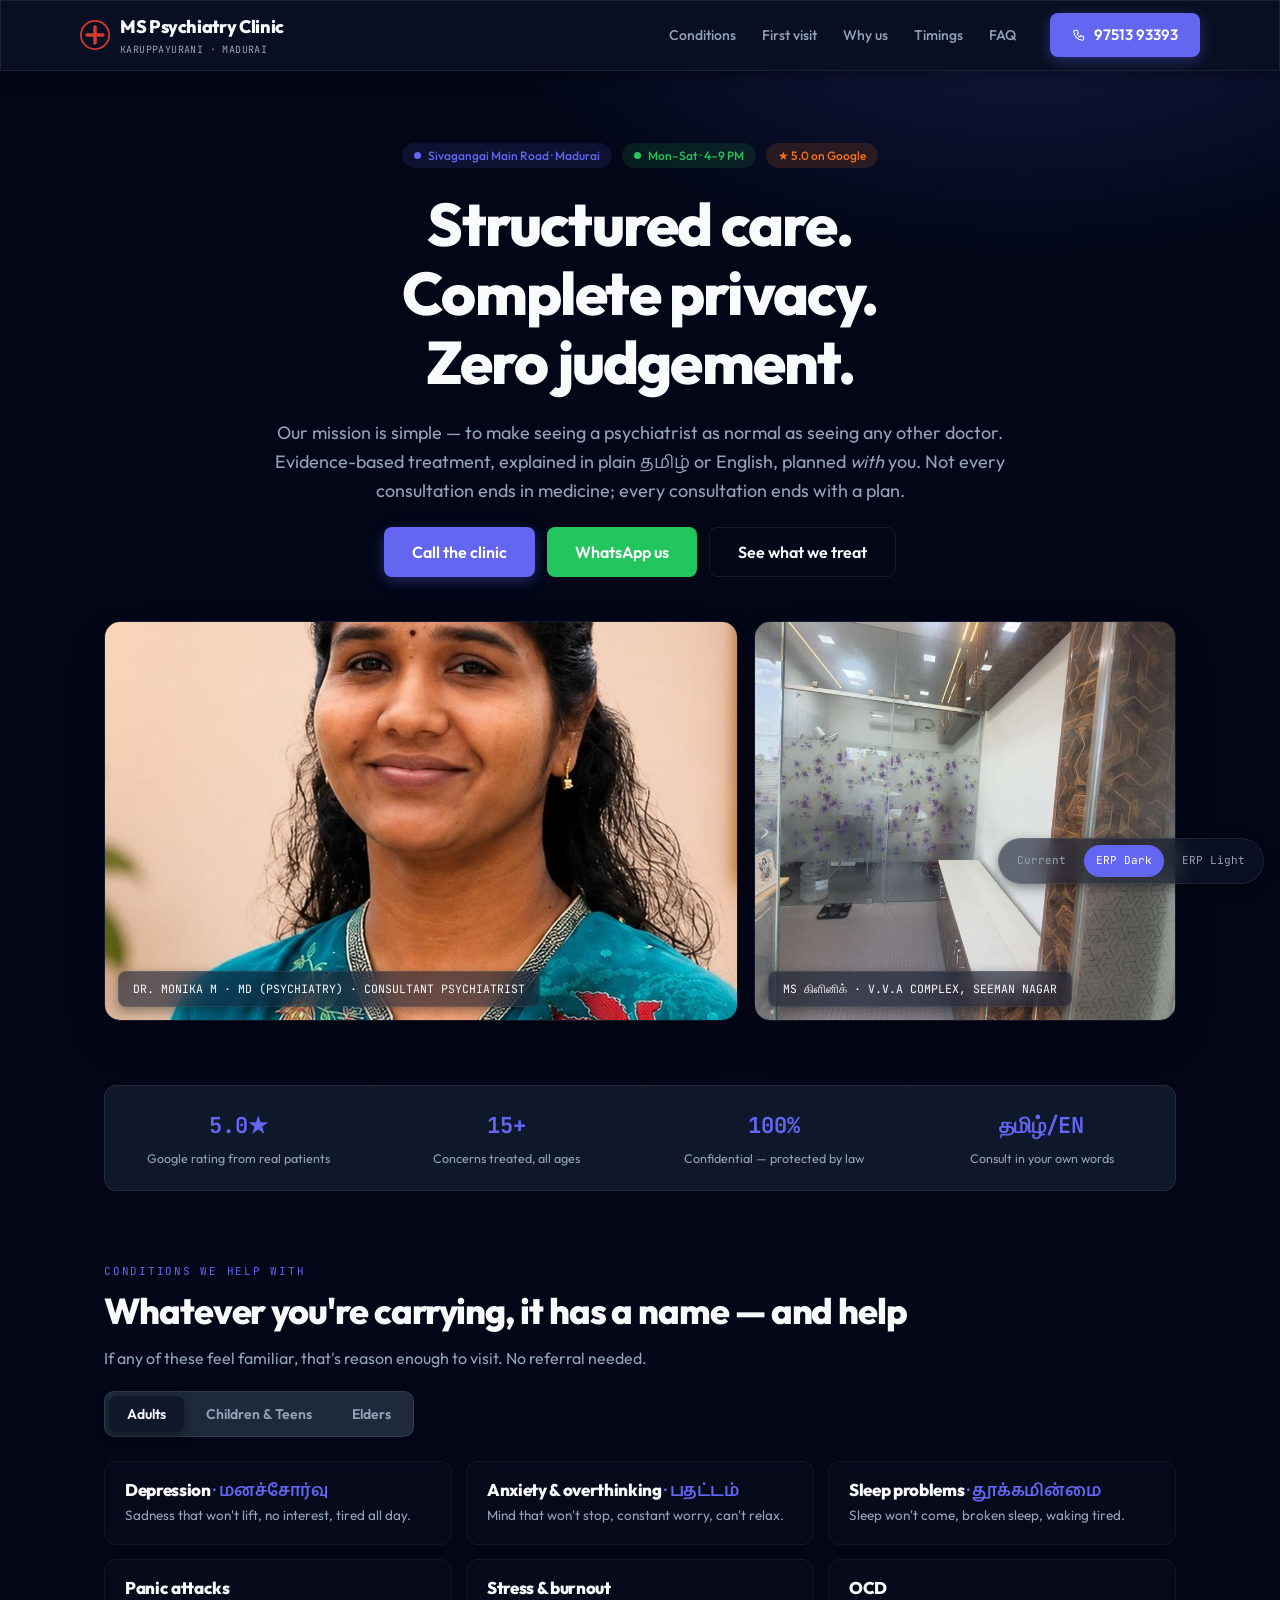
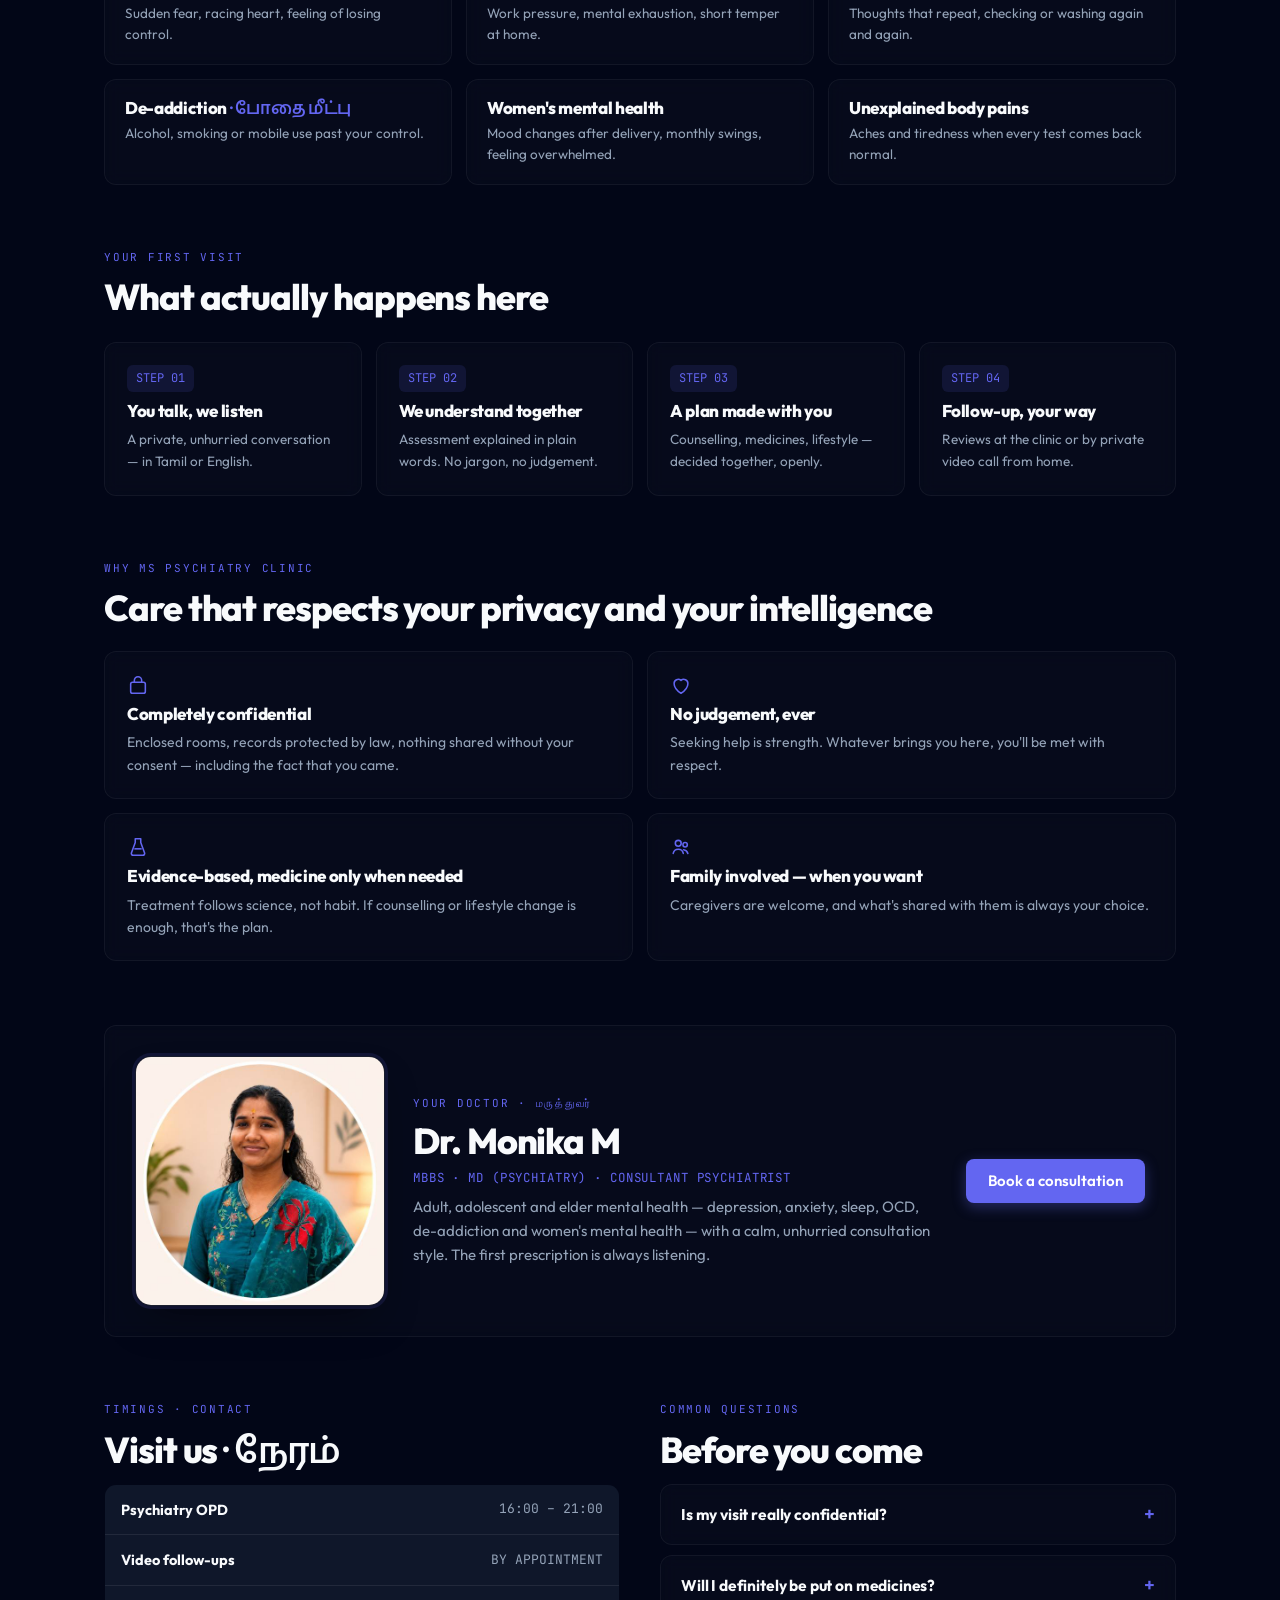
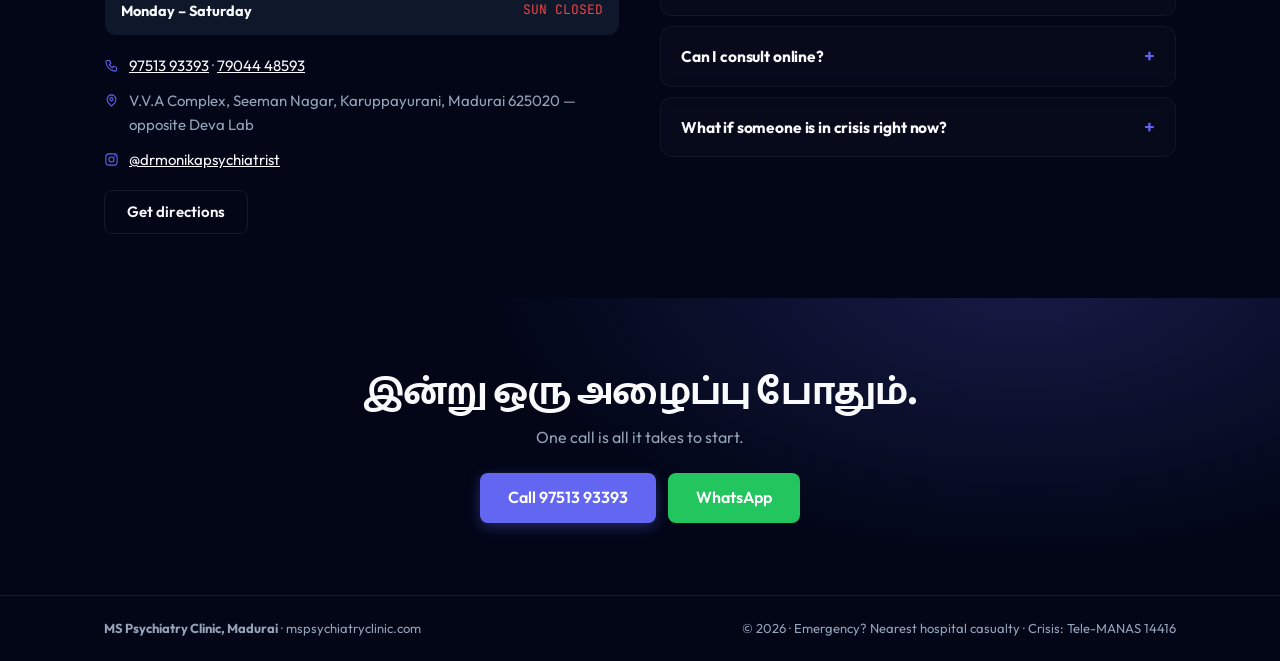
==== commit 2dfca3d2: "fix: truly center face in hero crop (v3) and symmetric mobile backdrop arch Co-Authored-By: Claude F" ====
--- a/alt/dark.html
+++ b/alt/dark.html
@@ -57,7 +57,7 @@
     </div>
     <div class="container" style="margin-top: 44px; display: grid; grid-template-columns: 1.2fr 0.8fr; gap: 16px">
       <figure class="hero-photo" style="margin: 0">
-        <img src="../assets/dr-monika-hero.jpg" alt="Dr. Monika M, Consultant Psychiatrist" style="height: 400px">
+        <img src="../assets/dr-monika-hero-v3.jpg" alt="Dr. Monika M, Consultant Psychiatrist" style="height: 400px">
         <figcaption class="glass-panel">DR. MONIKA M · MD (PSYCHIATRY) · CONSULTANT PSYCHIATRIST</figcaption>
       </figure>
       <figure class="hero-photo hero-side" style="margin: 0">
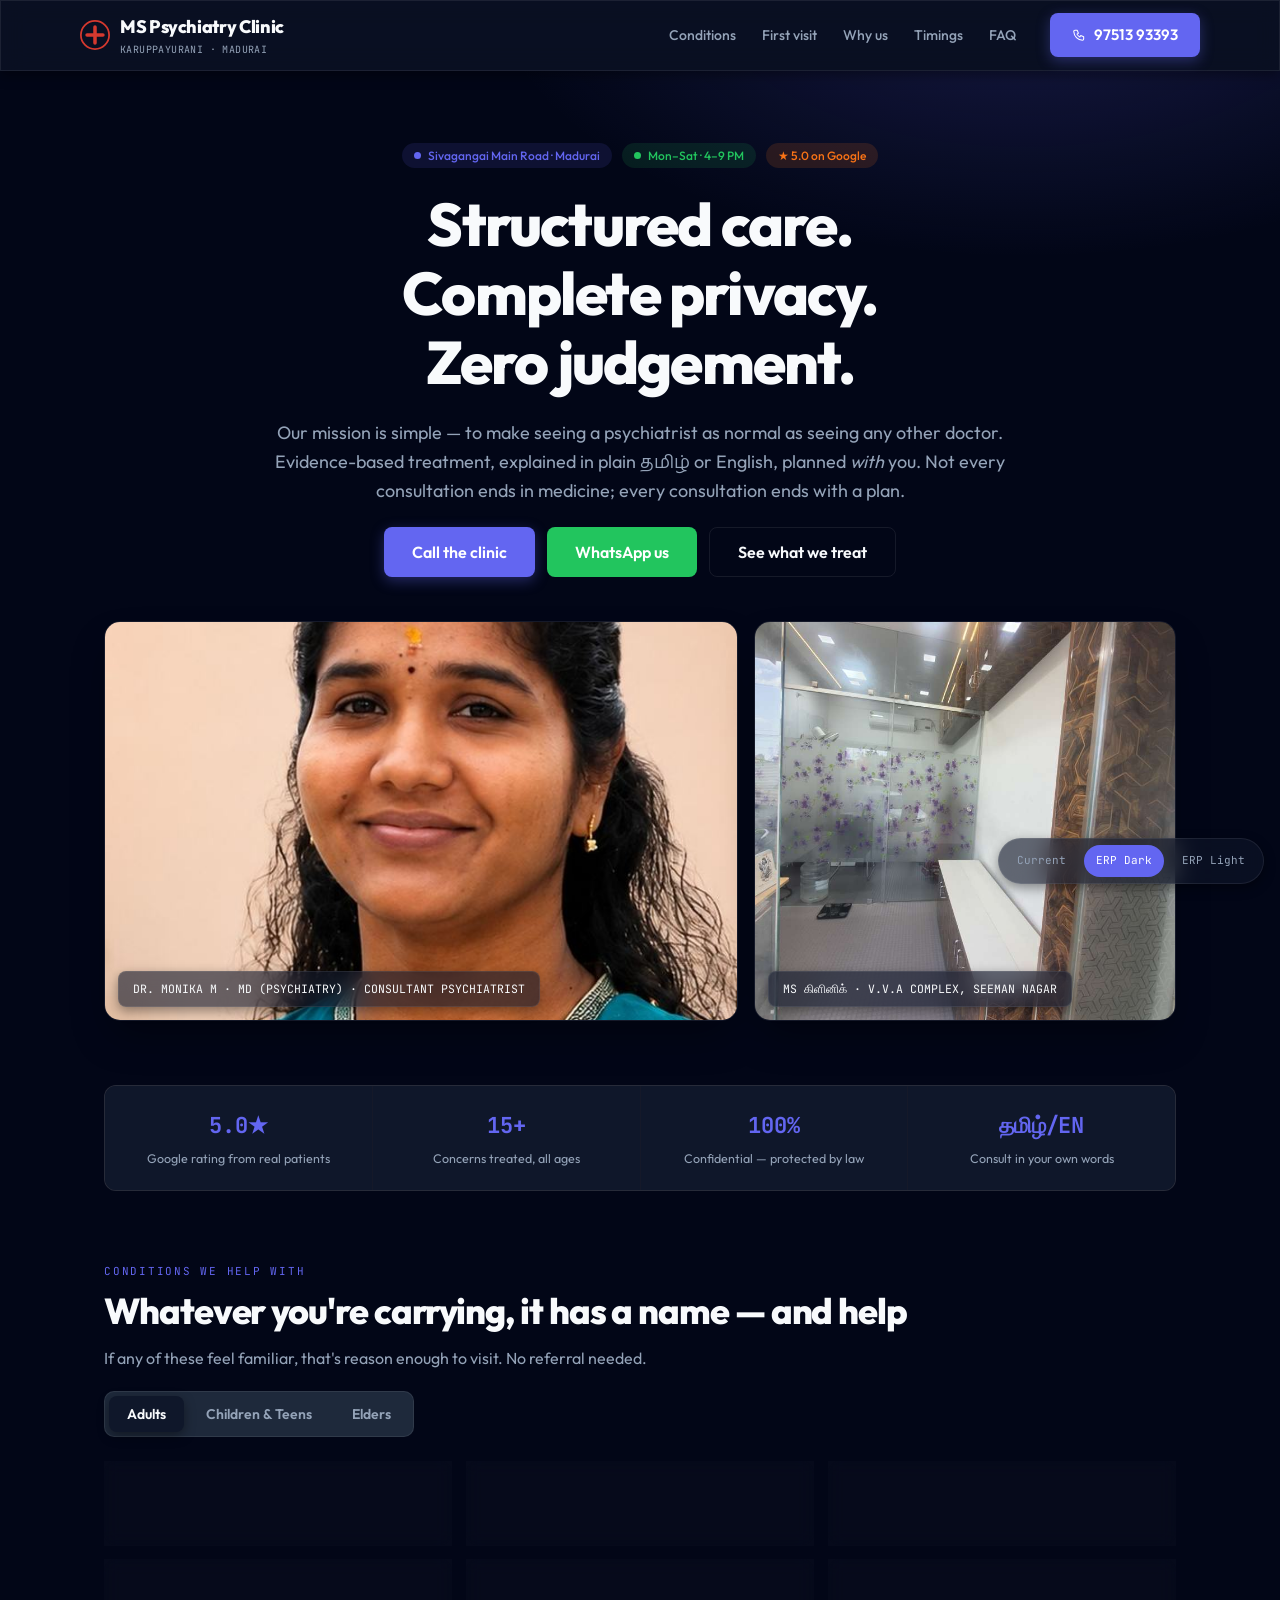
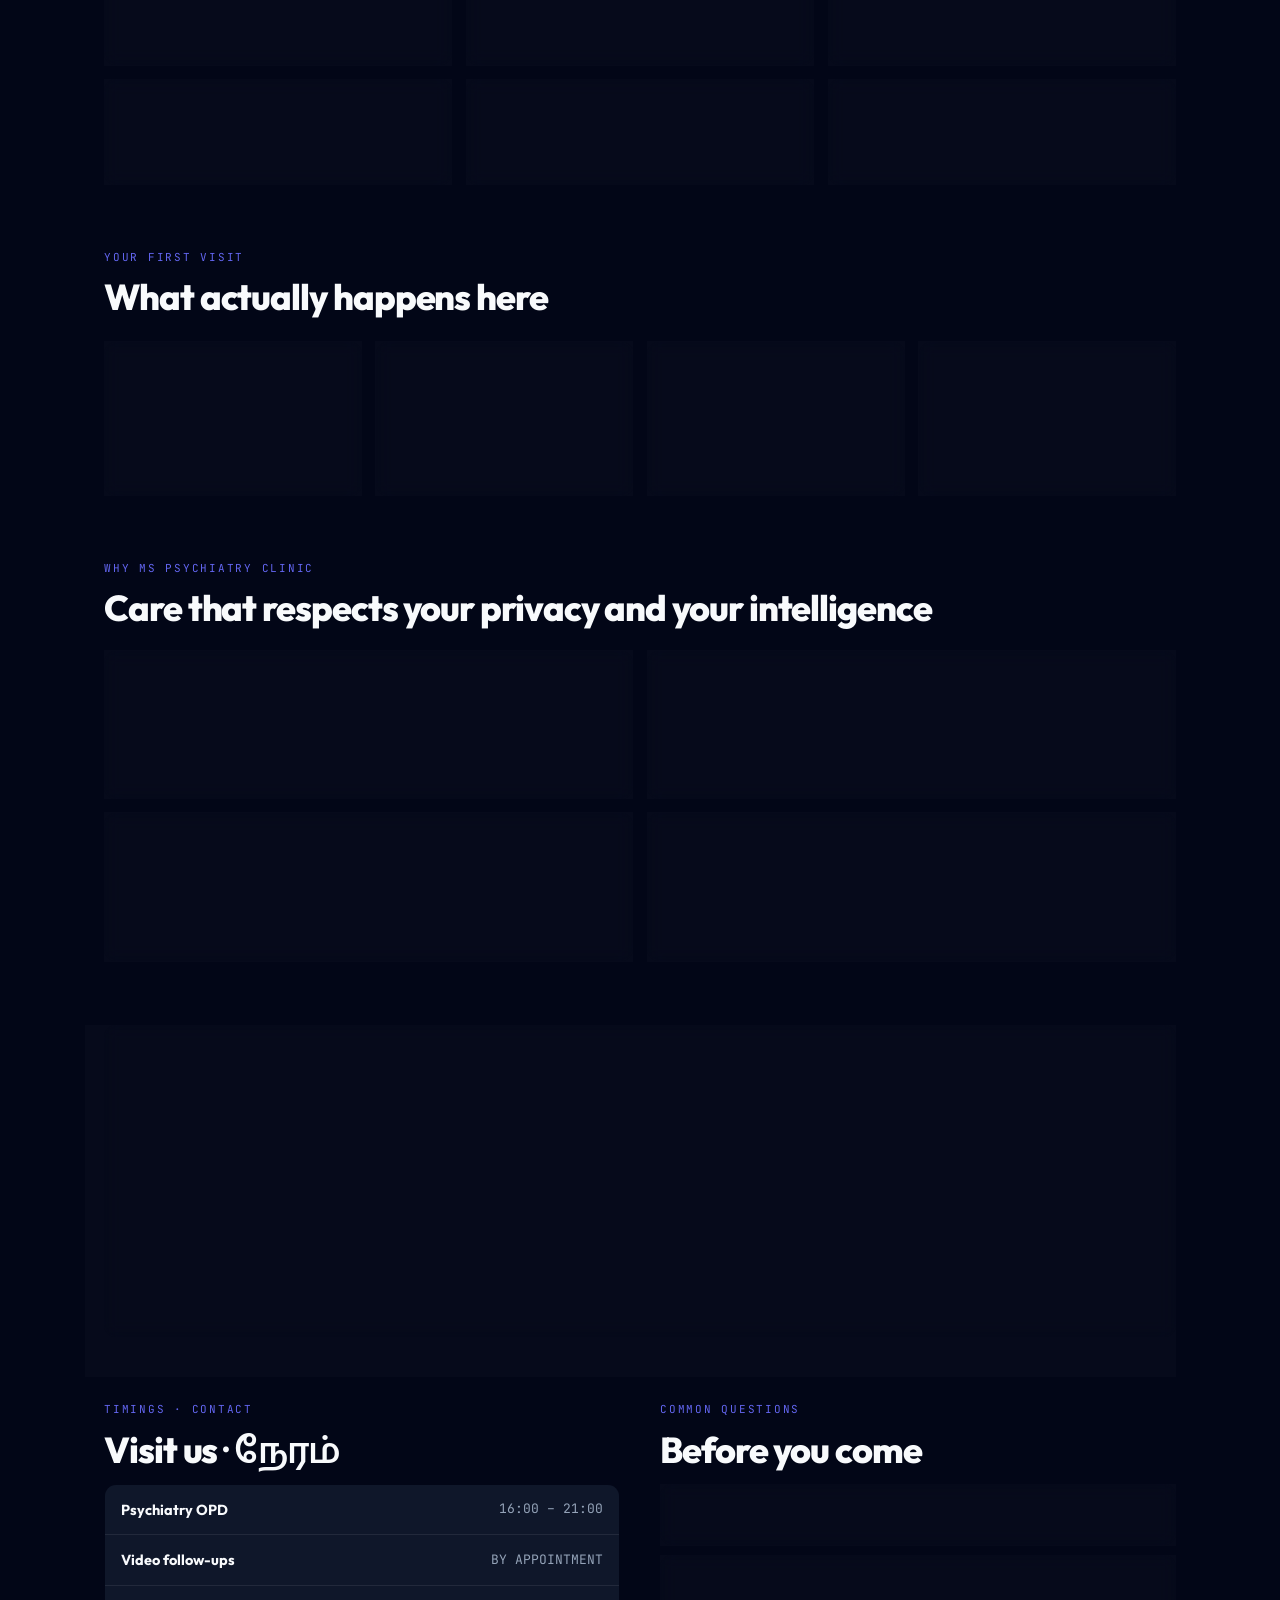
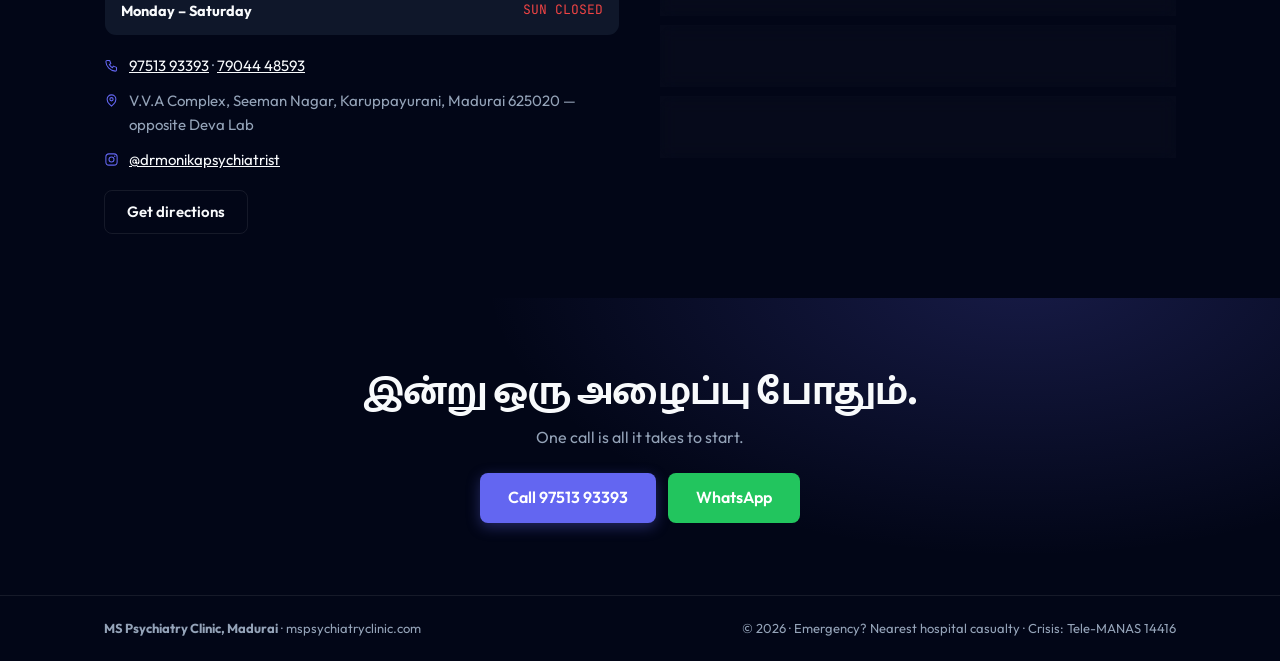
==== commit 64240a06: "fix: tight face-centered portrait crop (v4), verified against center-line overlay Co-Authored-By: Cl" ====
--- a/alt/dark.html
+++ b/alt/dark.html
@@ -57,7 +57,7 @@
     </div>
     <div class="container" style="margin-top: 44px; display: grid; grid-template-columns: 1.2fr 0.8fr; gap: 16px">
       <figure class="hero-photo" style="margin: 0">
-        <img src="../assets/dr-monika-hero-v3.jpg" alt="Dr. Monika M, Consultant Psychiatrist" style="height: 400px">
+        <img src="../assets/dr-monika-hero-v4.jpg" alt="Dr. Monika M, Consultant Psychiatrist" style="height: 400px">
         <figcaption class="glass-panel">DR. MONIKA M · MD (PSYCHIATRY) · CONSULTANT PSYCHIATRIST</figcaption>
       </figure>
       <figure class="hero-photo hero-side" style="margin: 0">
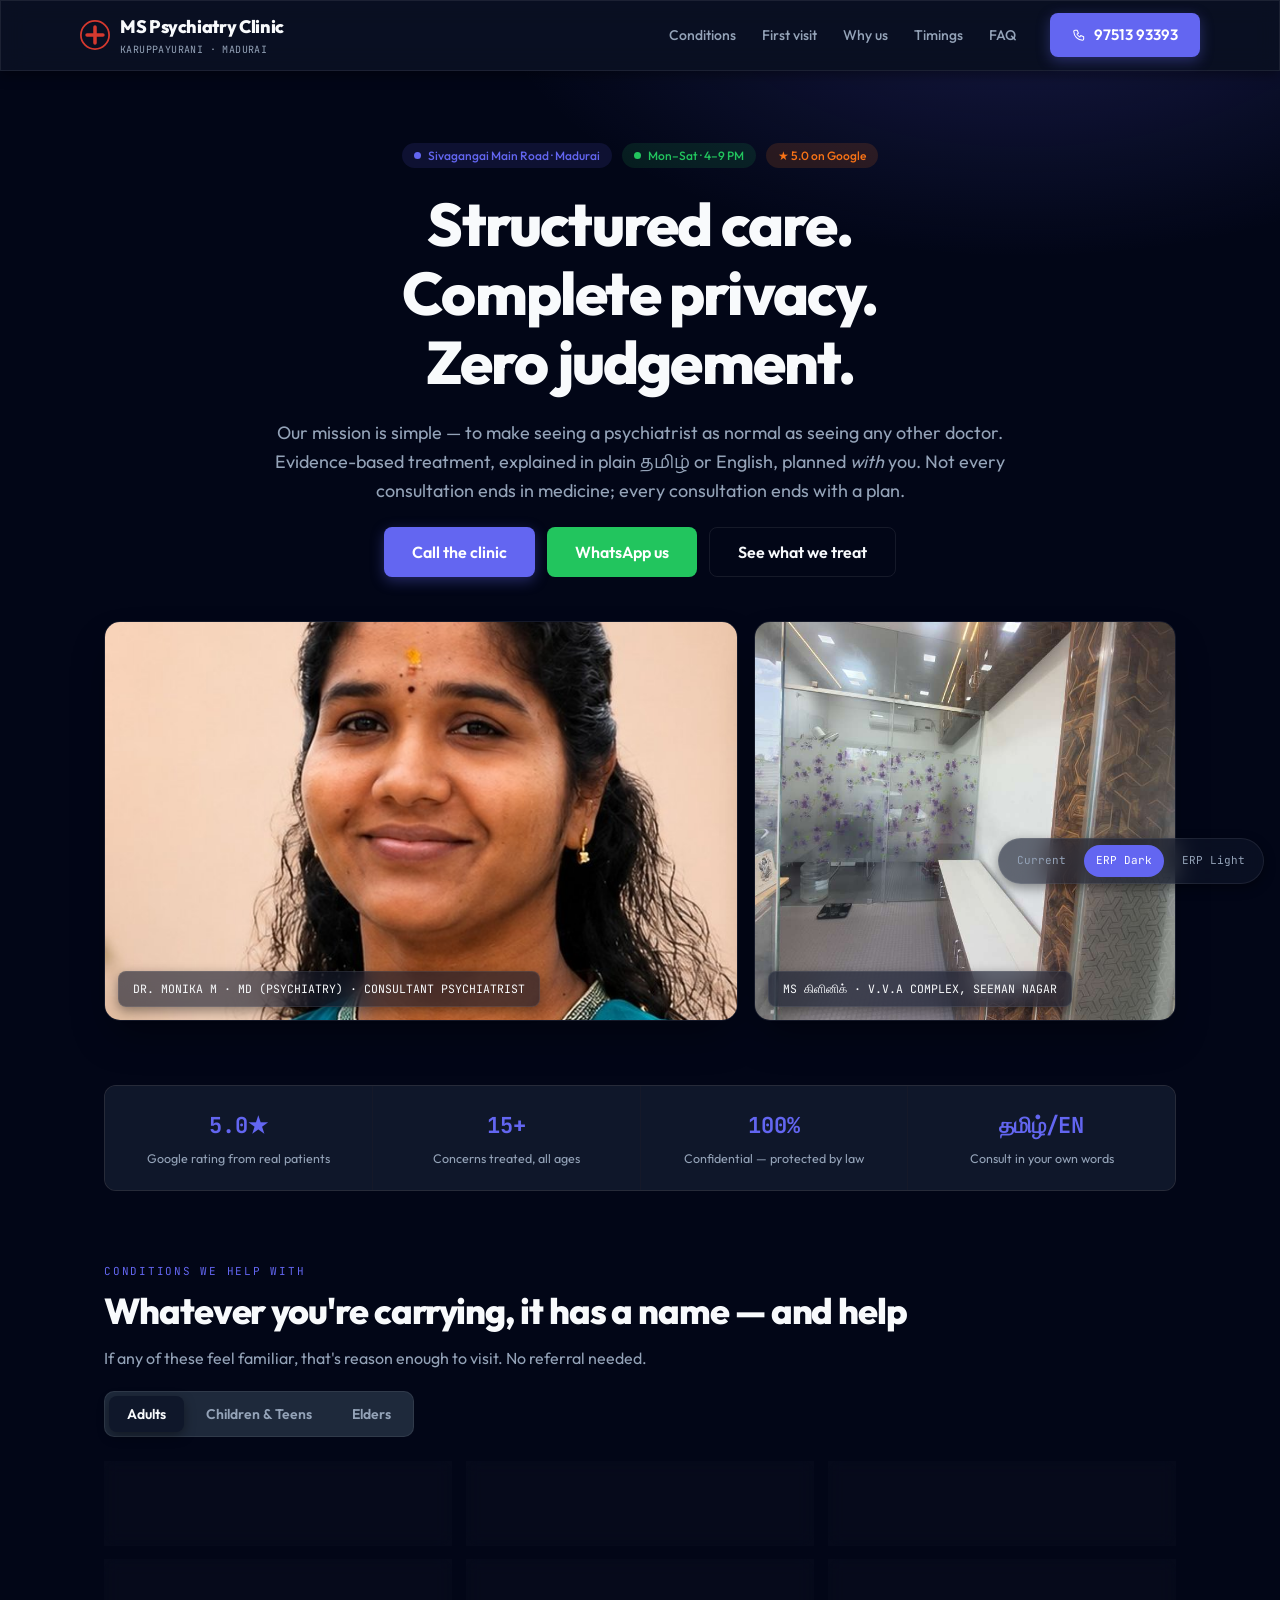
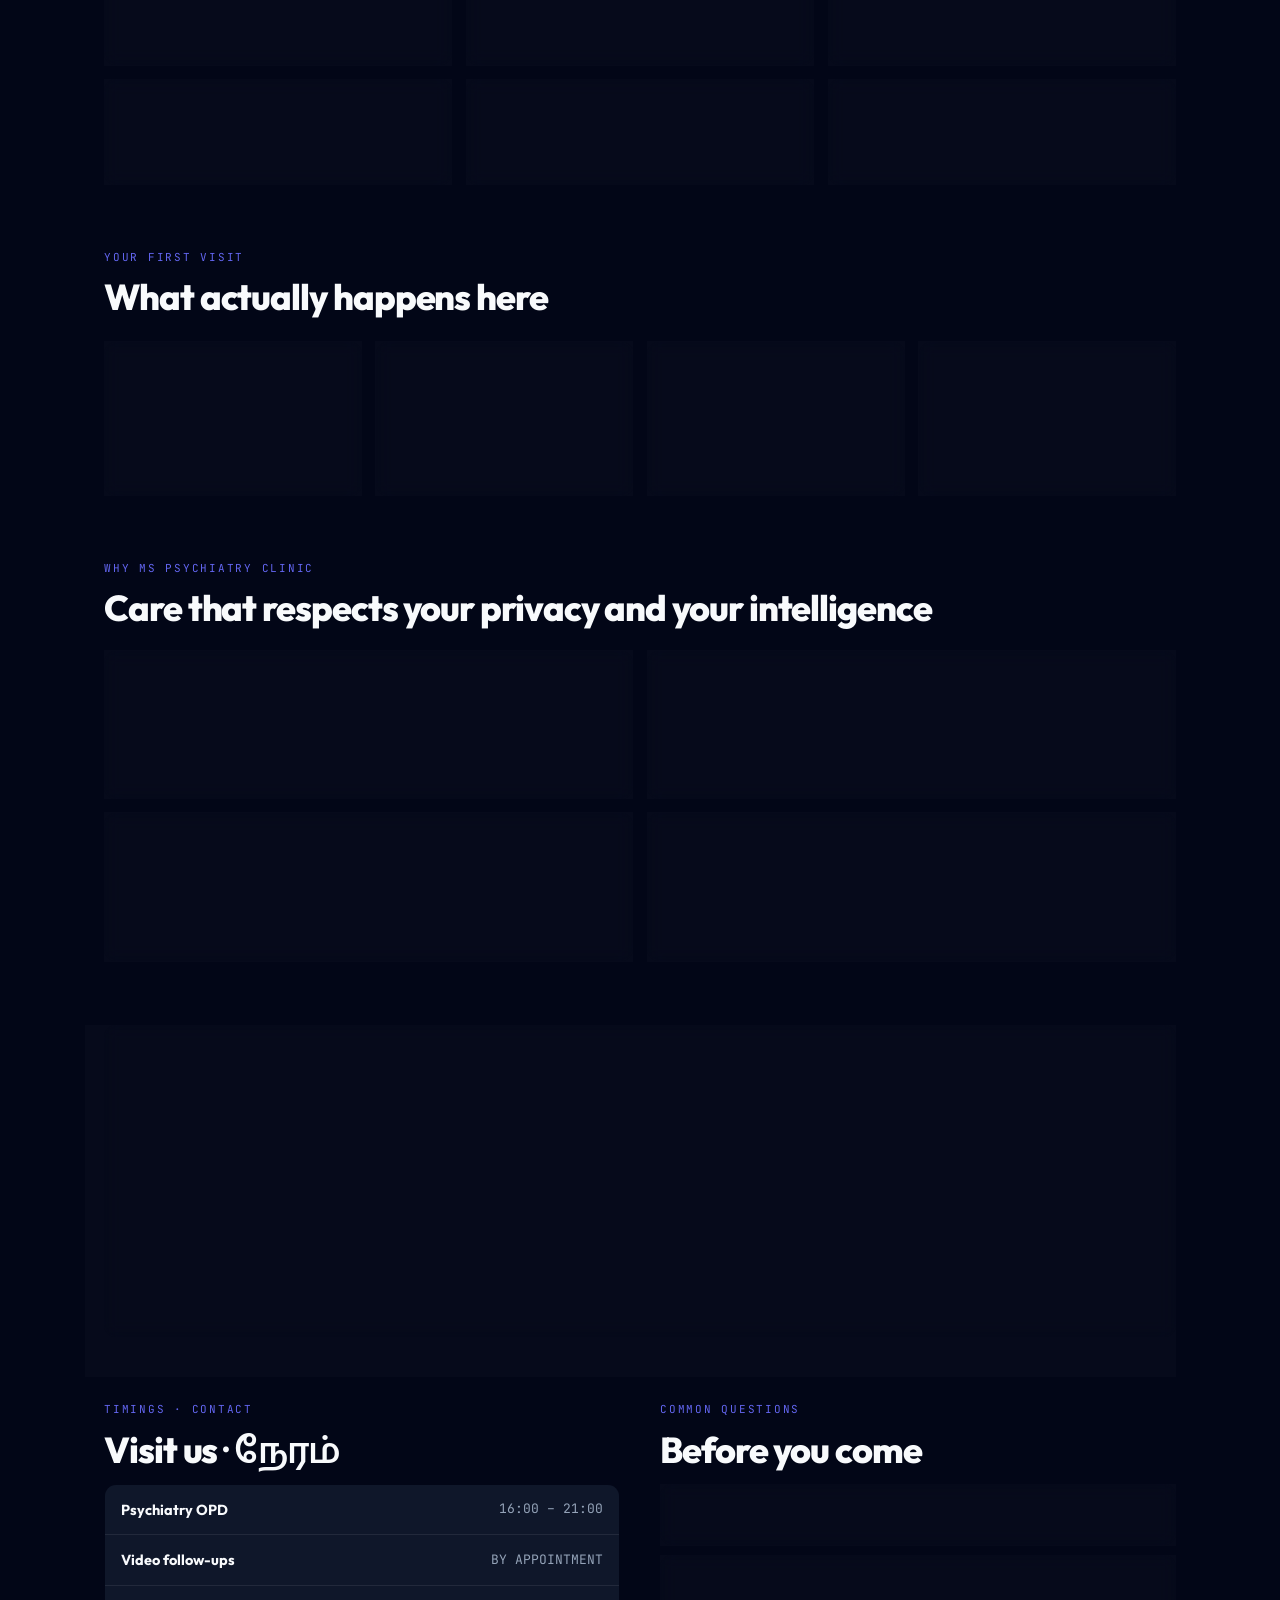
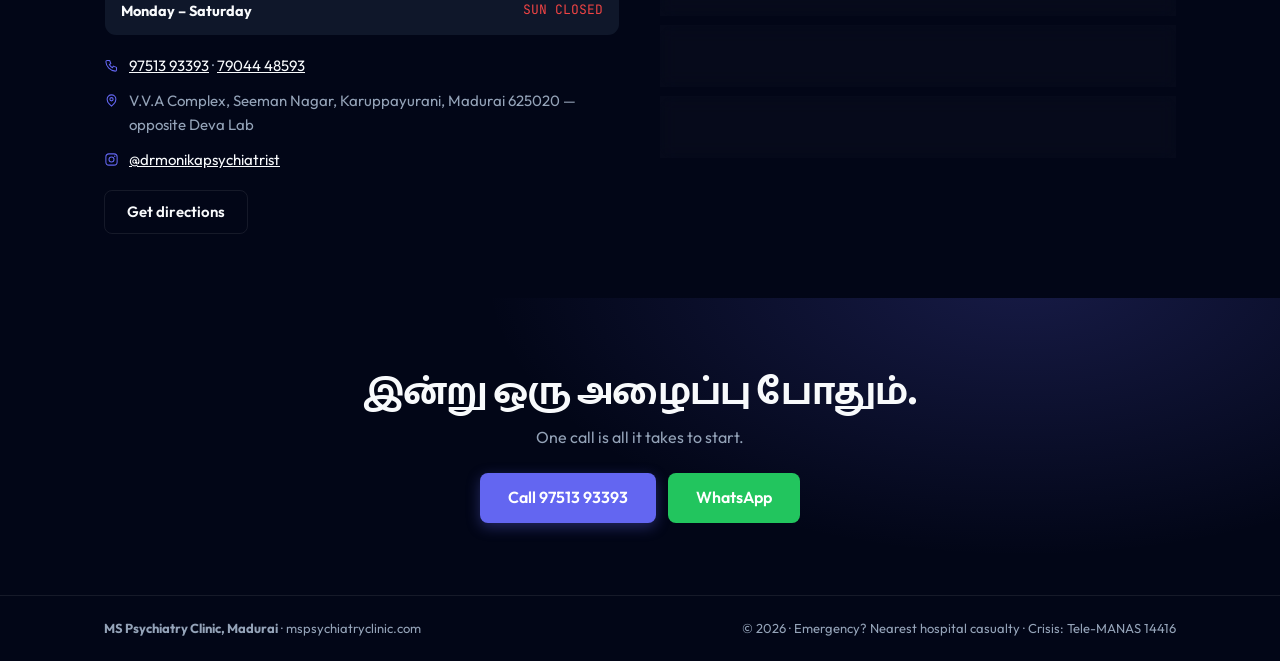
==== commit 024e152a: "fix(hero): re-crop portrait with headroom above hair (v5) Co-Authored-By: Claude Fable 5 <noreply@an" ====
--- a/alt/dark.html
+++ b/alt/dark.html
@@ -57,7 +57,7 @@
     </div>
     <div class="container" style="margin-top: 44px; display: grid; grid-template-columns: 1.2fr 0.8fr; gap: 16px">
       <figure class="hero-photo" style="margin: 0">
-        <img src="../assets/dr-monika-hero-v4.jpg" alt="Dr. Monika M, Consultant Psychiatrist" style="height: 400px">
+        <img src="../assets/dr-monika-hero-v5.jpg" alt="Dr. Monika M, Consultant Psychiatrist" style="height: 400px">
         <figcaption class="glass-panel">DR. MONIKA M · MD (PSYCHIATRY) · CONSULTANT PSYCHIATRIST</figcaption>
       </figure>
       <figure class="hero-photo hero-side" style="margin: 0">
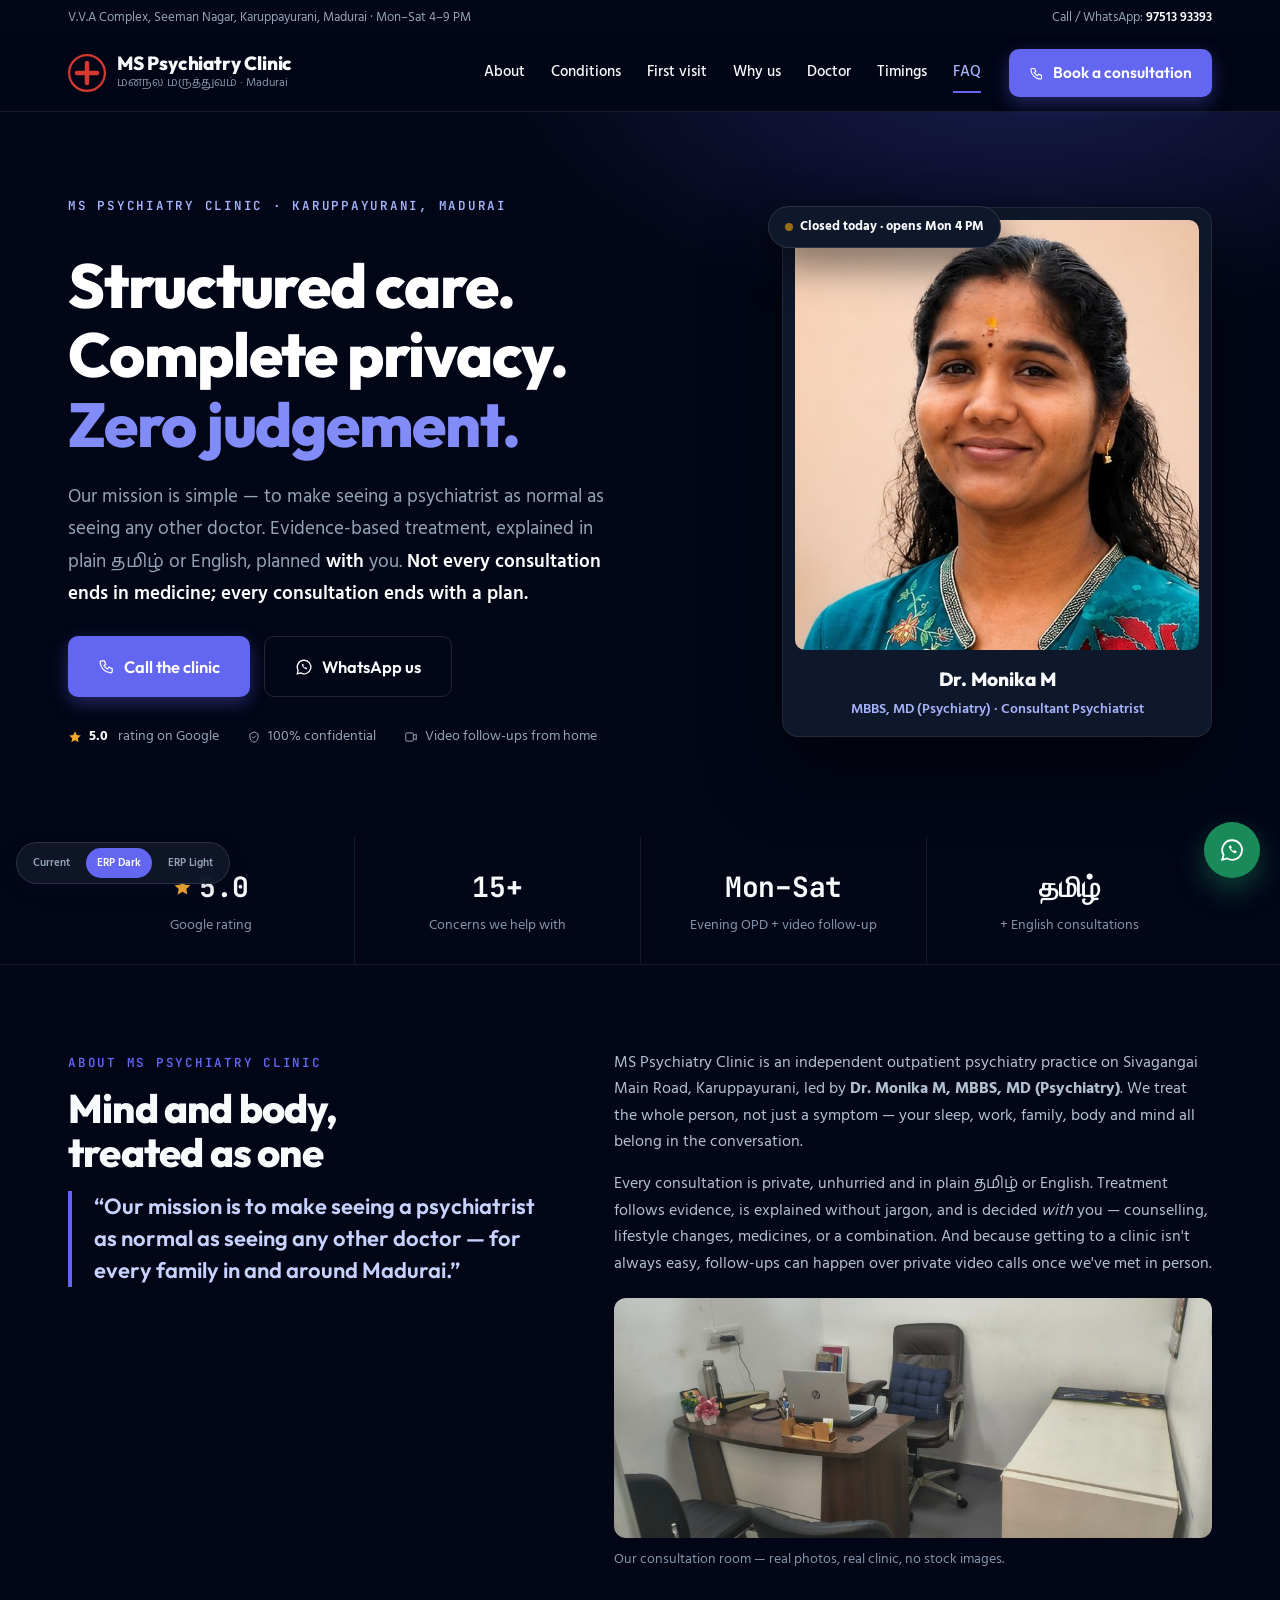
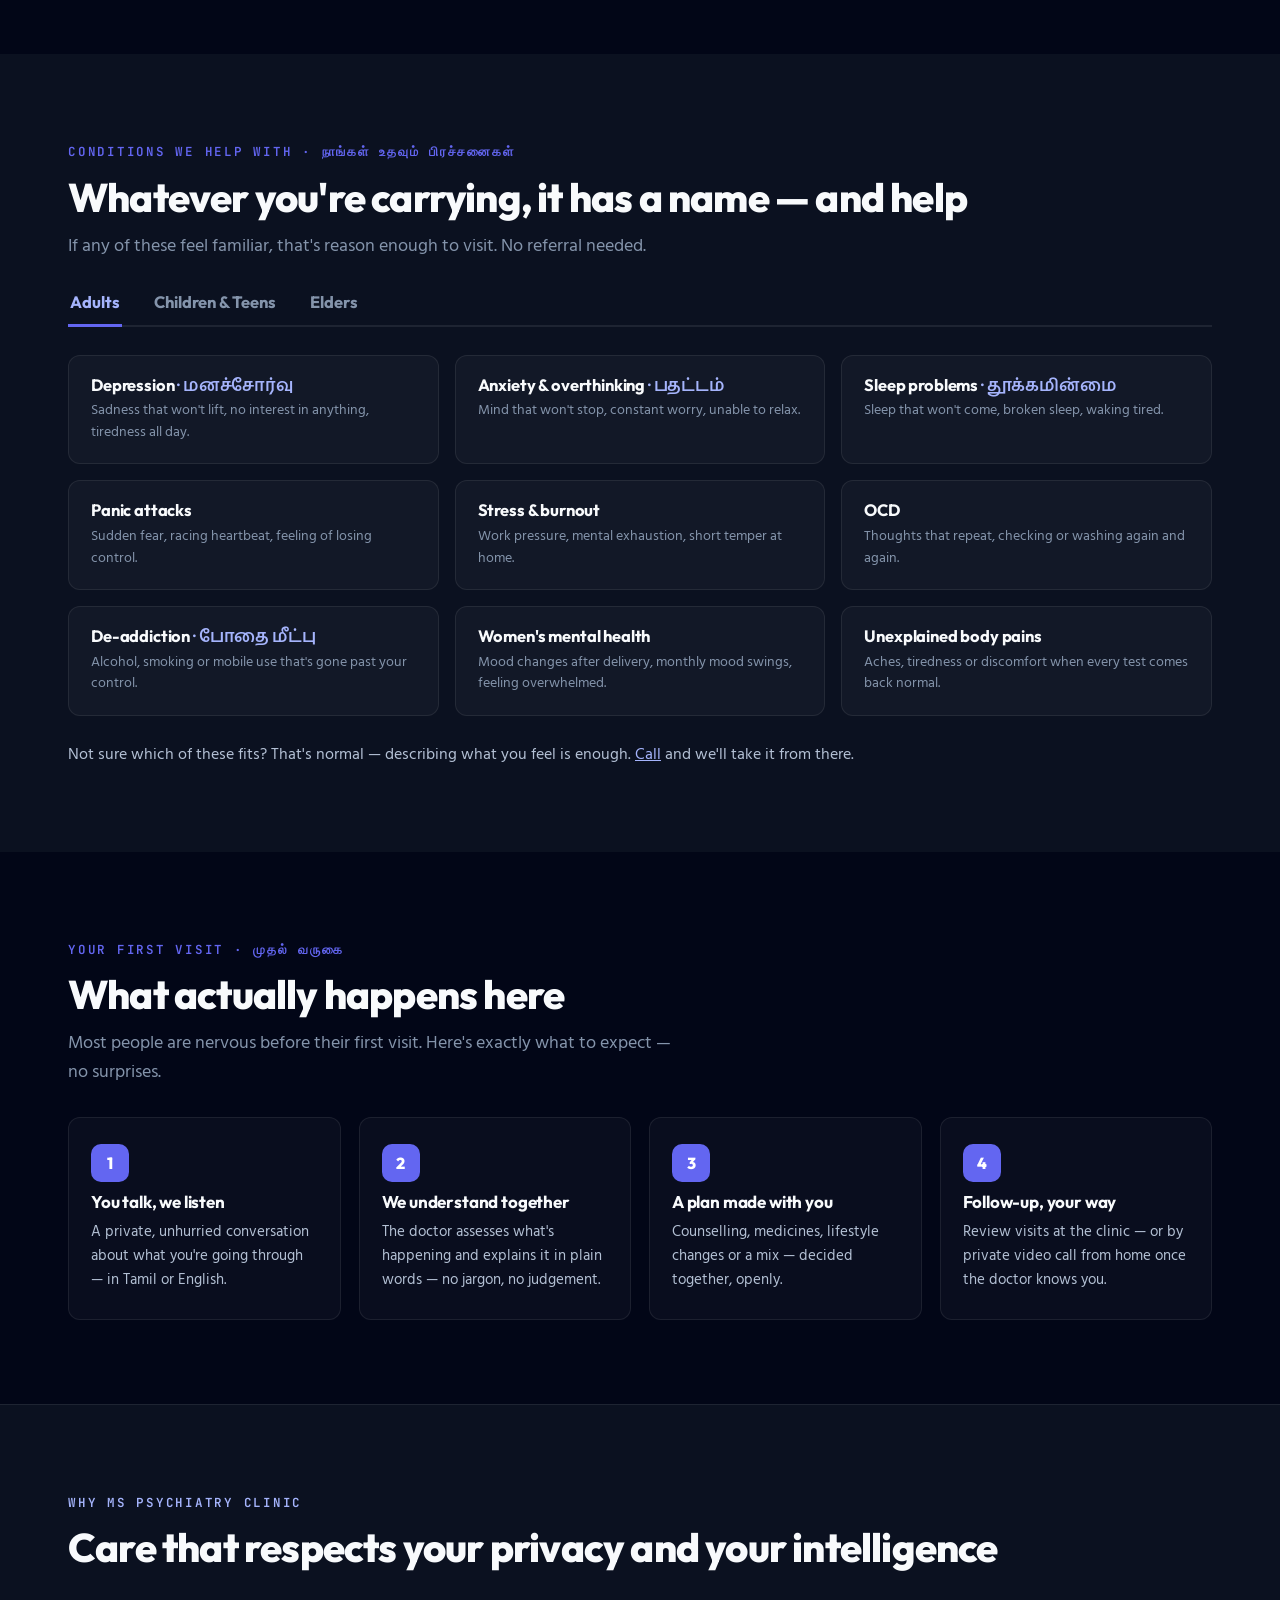
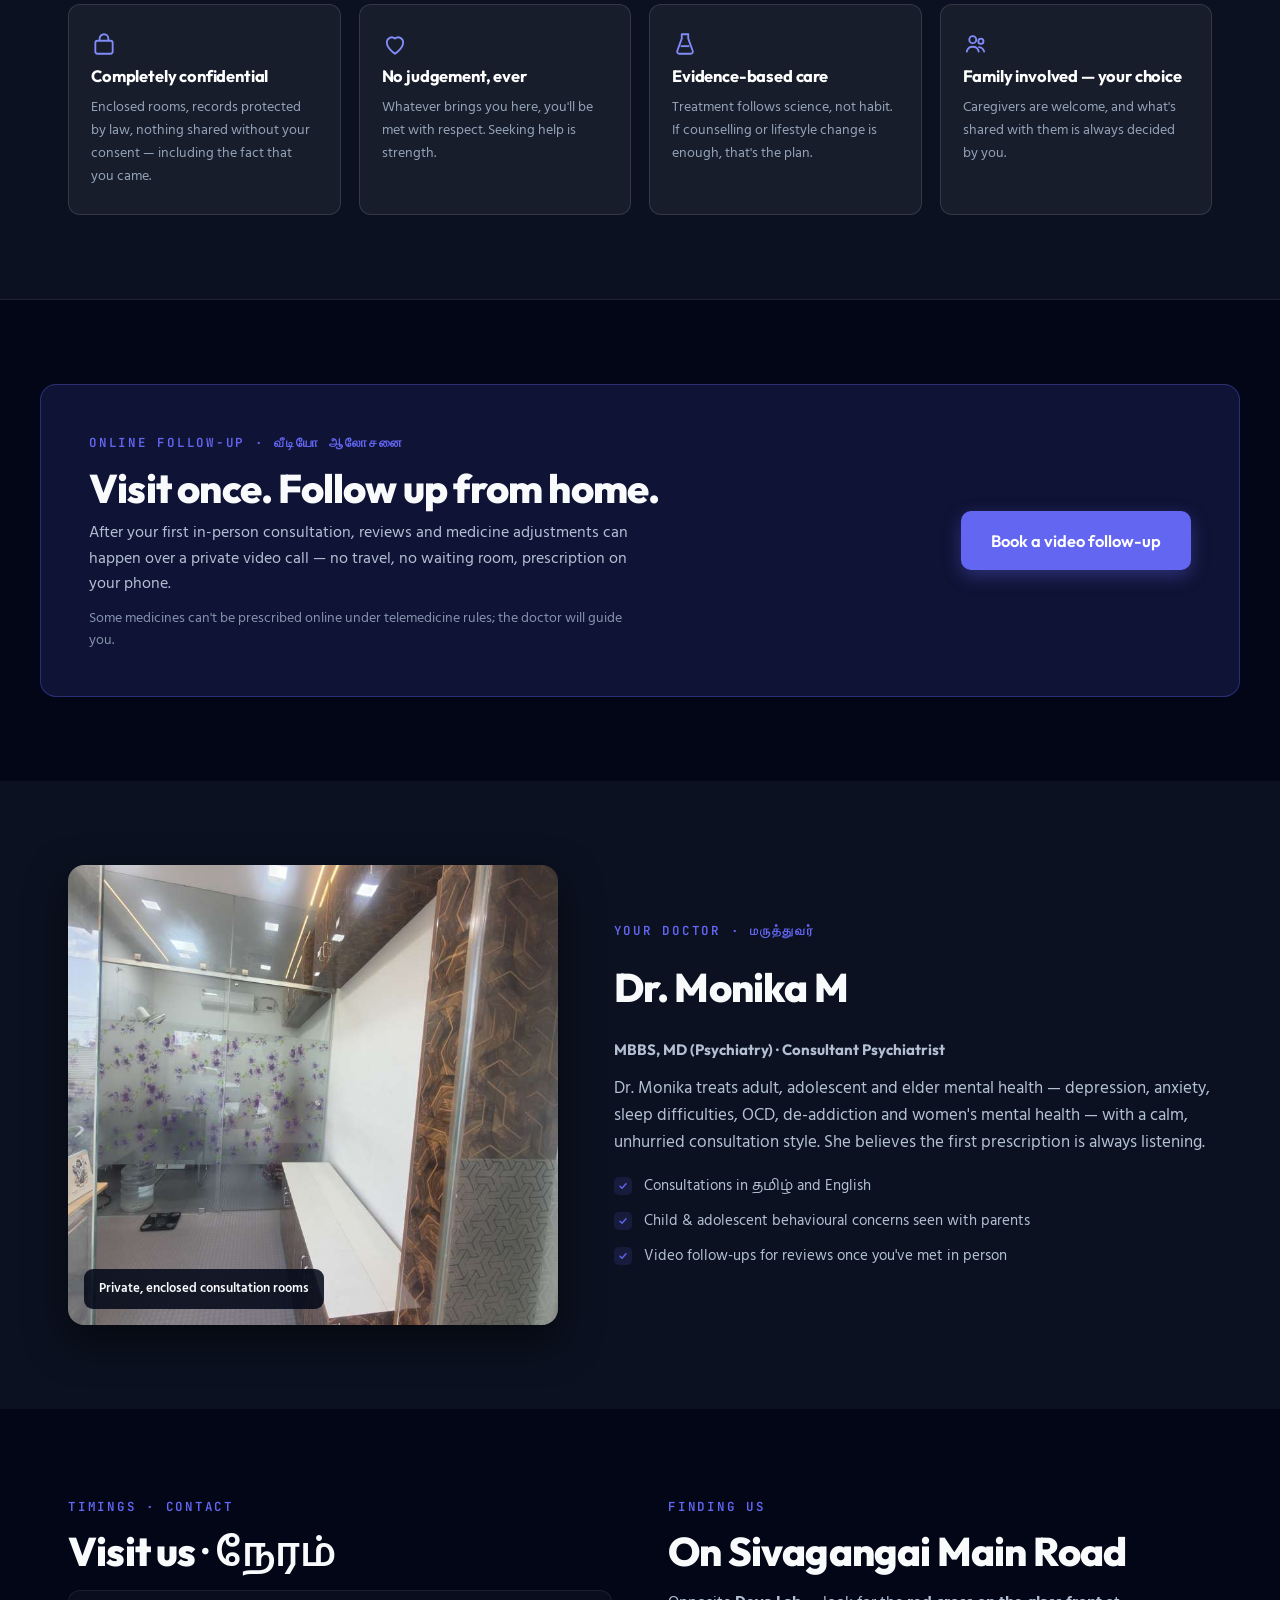
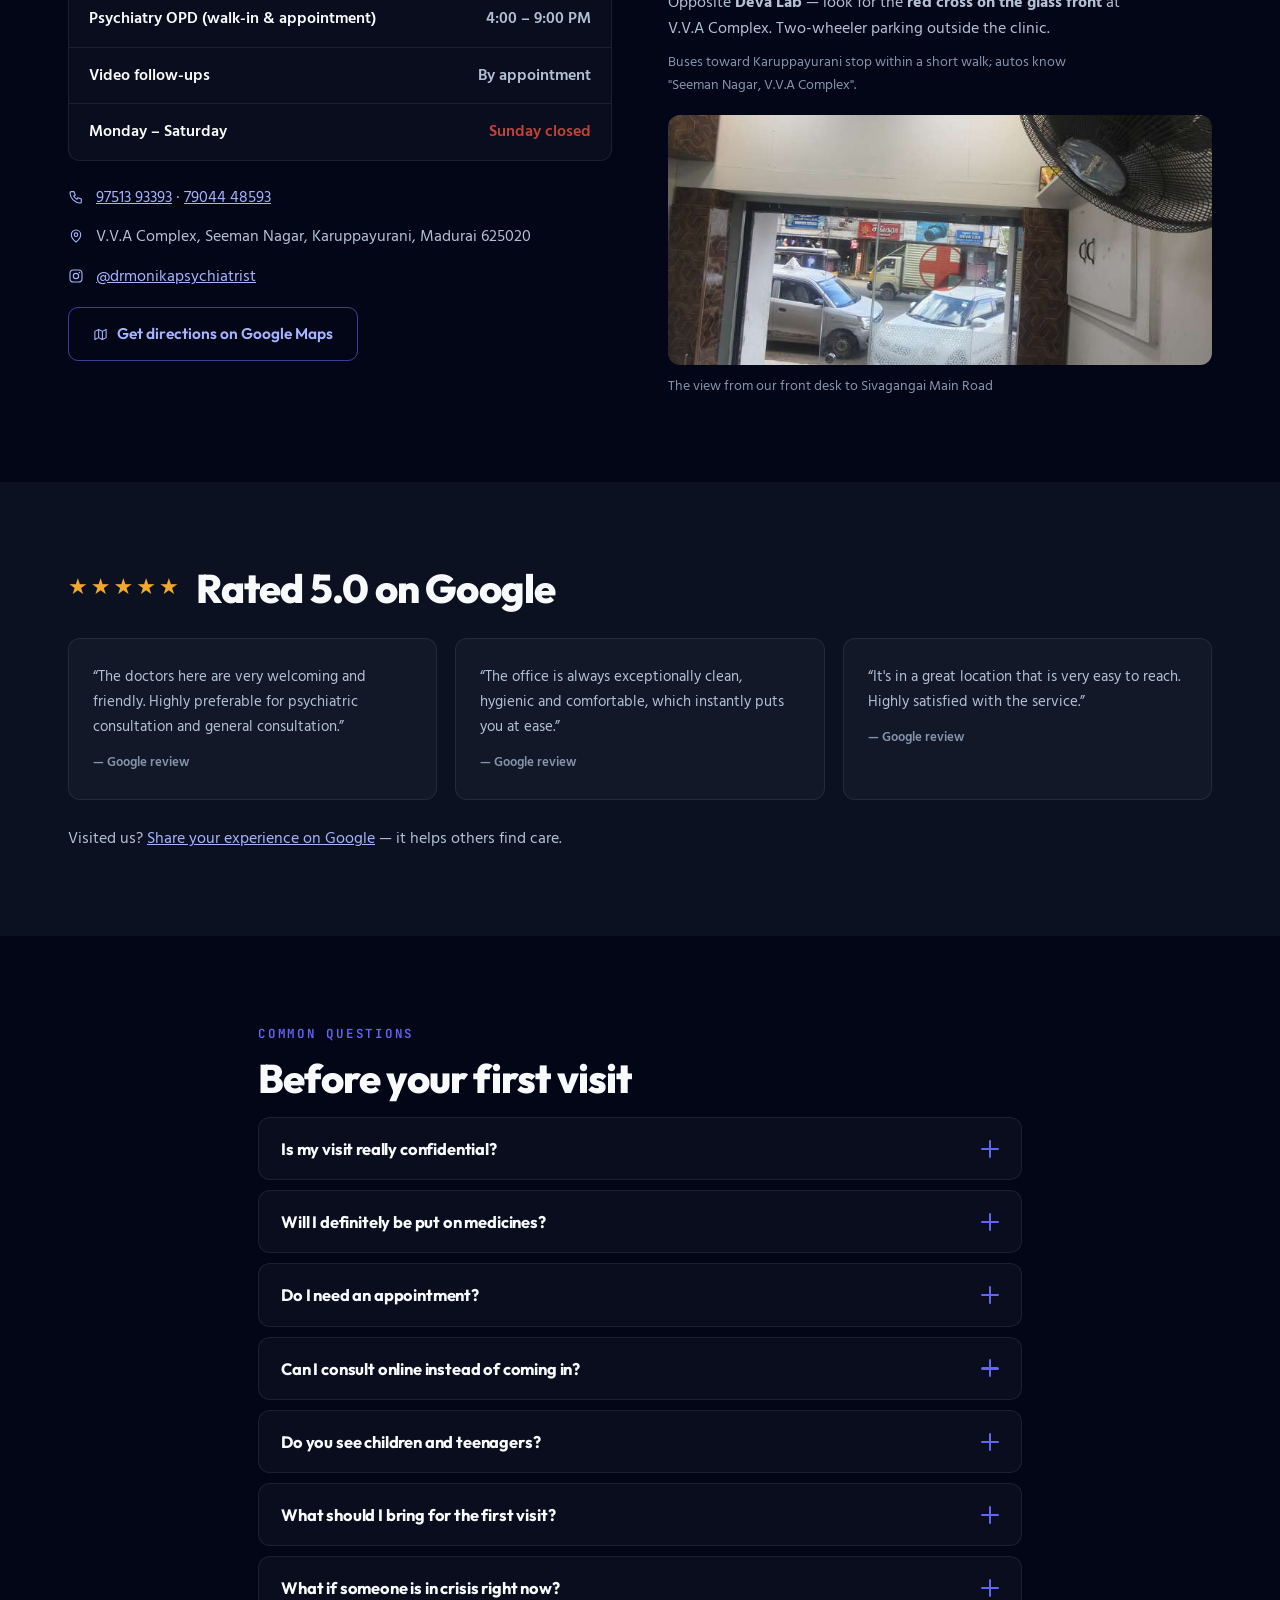
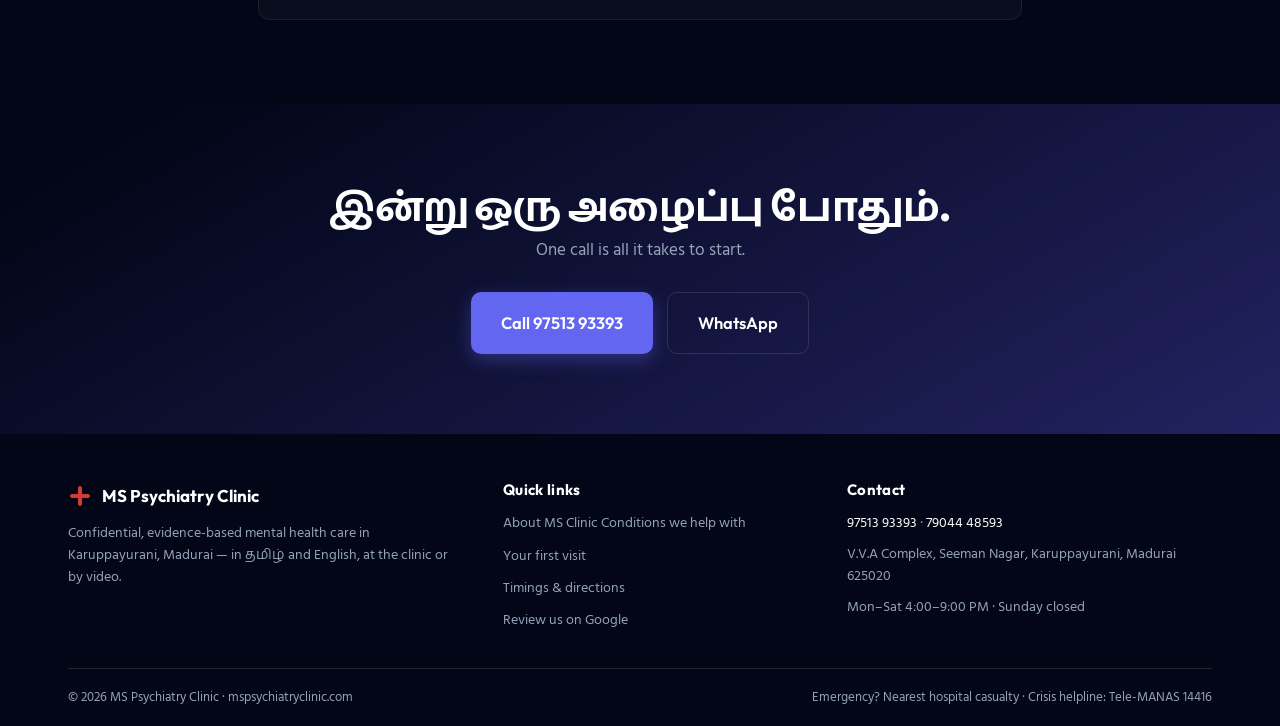
==== commit 6911402a: "feat(alt): rebuild ERP Dark/Light as re-skins of the main layout Same markup as index.html; alt/erp." ====
--- a/alt/dark.html
+++ b/alt/dark.html
@@ -3,266 +3,508 @@
 <head>
   <meta charset="utf-8">
   <meta name="viewport" content="width=device-width, initial-scale=1">
-  <title>MS Psychiatry Clinic — Design Preview (ERP Dark)</title>
+  <title>MS Psychiatry Clinic, Madurai — Confidential Mental Health Care (ERP Dark preview)</title>
+  <meta name="description" content="MS Psychiatry Clinic, Karuppayurani, Madurai — confidential psychiatric consultation by Dr. Monika M, MD (Psychiatry). Depression, anxiety, sleep, de-addiction, child &amp; elder mental health. Call 97513 93393.">
   <meta name="robots" content="noindex">
+  <meta property="og:title" content="MS Psychiatry Clinic, Madurai — Confidential Mental Health Care">
+  <meta property="og:description" content="Talk to a psychiatrist in private, in Tamil or English. Evening OPD on Sivagangai Main Road, Karuppayurani — and video follow-ups from home.">
+  <meta property="og:type" content="website">
+  <meta property="og:url" content="https://mspsychiatryclinic.com/">
+  <meta property="og:image" content="https://mspsychiatryclinic.com/assets/dr-monika-hero-v5.jpg">
   <link rel="icon" href="data:image/svg+xml,%3Csvg xmlns='http://www.w3.org/2000/svg' viewBox='0 0 24 24'%3E%3Ccircle cx='12' cy='12' r='11' fill='white' stroke='%23D5392F' stroke-width='1.5'/%3E%3Cpath d='M12 5v14M5 12h14' stroke='%23D5392F' stroke-width='3.4' stroke-linecap='round'/%3E%3C/svg%3E">
   <link rel="preconnect" href="https://fonts.googleapis.com">
   <link rel="preconnect" href="https://fonts.gstatic.com" crossorigin>
-  <link rel="stylesheet" href="https://fonts.googleapis.com/css2?family=Outfit:wght@400;500;600;700;800;900&family=JetBrains+Mono:wght@400;500;700&family=Hind+Madurai:wght@400;500;600&display=swap">
-  <link rel="stylesheet" href="alt.css?v=3">
+  <link rel="stylesheet" href="https://fonts.googleapis.com/css2?family=Outfit:wght@500;600;700;800&family=Hind+Madurai:wght@400;500;600;700&family=JetBrains+Mono:wght@500;600;700&display=swap">
+  <link rel="stylesheet" href="../css/style.css?v=5">
+  <link rel="stylesheet" href="erp.css?v=1">
+  <script type="application/ld+json">
+  {
+    "@context": "https://schema.org",
+    "@type": "MedicalClinic",
+    "name": "MS Psychiatry Clinic",
+    "alternateName": "MS Clinic Madurai",
+    "url": "https://mspsychiatryclinic.com/",
+    "image": "https://mspsychiatryclinic.com/assets/dr-monika-hero-v5.jpg",
+    "telephone": "+91-97513-93393",
+    "address": {
+      "@type": "PostalAddress",
+      "streetAddress": "V.V.A Complex, Seeman Nagar, Karuppayurani",
+      "addressLocality": "Madurai",
+      "addressRegion": "Tamil Nadu",
+      "postalCode": "625020",
+      "addressCountry": "IN"
+    },
+    "geo": { "@type": "GeoCoordinates", "latitude": 9.930453, "longitude": 78.1749287 },
+    "openingHoursSpecification": [{
+      "@type": "OpeningHoursSpecification",
+      "dayOfWeek": ["Monday","Tuesday","Wednesday","Thursday","Friday","Saturday"],
+      "opens": "16:00", "closes": "21:00"
+    }],
+    "medicalSpecialty": "Psychiatric",
+    "physician": [{
+      "@type": "Physician",
+      "name": "Dr. Monika M",
+      "medicalSpecialty": "Psychiatric",
+      "description": "MBBS, MD (Psychiatry) — Consultant Psychiatrist"
+    }]
+  }
+  </script>
 </head>
 <body>
 
-<header class="site-header glass-panel">
-  <div class="container header-inner" style="padding-left: 0; padding-right: 0">
-    <a class="brand" href="#top">
-      <svg width="30" height="30" viewBox="0 0 34 34" fill="none" aria-hidden="true"><circle cx="17" cy="17" r="16" stroke="#D5392F" stroke-width="2"/><path d="M17 8v18M8 17h18" stroke="#D5392F" stroke-width="4" stroke-linecap="round"/></svg>
-      <span><span class="brand-name">MS Psychiatry Clinic</span><span class="brand-sub">KARUPPAYURANI · MADURAI</span></span>
+<a class="skip-link" href="#conditions">Skip to content</a>
+
+<div class="topbar">
+  <div class="topbar-inner">
+    <span class="topbar-loc">V.V.A Complex, Seeman Nagar, Karuppayurani, Madurai · Mon–Sat 4–9 PM</span>
+    <span>Call / WhatsApp: <a href="tel:+919751393393">97513 93393</a></span>
+  </div>
+</div>
+
+<header class="site-header" id="top">
+  <div class="container header-inner">
+    <a class="brand" href="#top" aria-label="MS Psychiatry Clinic home">
+      <svg width="38" height="38" viewBox="0 0 34 34" fill="none" aria-hidden="true"><circle cx="17" cy="17" r="16" stroke="#D5392F" stroke-width="2"/><path d="M17 8v18M8 17h18" stroke="#D5392F" stroke-width="4" stroke-linecap="round"/></svg>
+      <span class="brand-text">
+        <span class="brand-name">MS Psychiatry Clinic</span>
+        <span class="brand-sub">மனநல மருத்துவம் · Madurai</span>
+      </span>
     </a>
     <nav class="site-nav" aria-label="Main">
+      <a href="#about">About</a>
       <a href="#conditions">Conditions</a>
       <a href="#visit">First visit</a>
       <a href="#why">Why us</a>
+      <a href="#doctor">Doctor</a>
       <a href="#timings">Timings</a>
       <a href="#faq">FAQ</a>
     </nav>
-    <a class="btn btn-primary" href="tel:+919751393393">
-      <svg width="14" height="14" viewBox="0 0 24 24" fill="none" aria-hidden="true"><path d="M5 4h4l2 5-2.5 1.5a12 12 0 0 0 5 5L15 13l5 2v4a2 2 0 0 1-2 2A16 16 0 0 1 3 6a2 2 0 0 1 2-2z" stroke="currentColor" stroke-width="1.8" stroke-linejoin="round"/></svg>
-      97513 93393
+    <a class="btn btn-primary btn-call" href="tel:+919751393393">
+      <svg width="15" height="15" viewBox="0 0 24 24" fill="none" aria-hidden="true"><path d="M5 4h4l2 5-2.5 1.5a12 12 0 0 0 5 5L15 13l5 2v4a2 2 0 0 1-2 2A16 16 0 0 1 3 6a2 2 0 0 1 2-2z" stroke="currentColor" stroke-width="1.8" stroke-linejoin="round"/></svg>
+      Book a consultation
     </a>
+    <button class="nav-toggle" aria-expanded="false" aria-controls="mobile-nav" aria-label="Menu">
+      <span></span><span></span><span></span>
+    </button>
   </div>
+  <nav class="mobile-nav" id="mobile-nav" aria-label="Mobile">
+    <a href="#about">About MS Clinic</a> <a href="#conditions">Conditions we help with</a>
+    <a href="#visit">Your first visit</a>
+    <a href="#why">Why MS Clinic</a>
+    <a href="#doctor">The doctor</a>
+    <a href="#timings">Timings &amp; contact</a>
+    <a href="#faq">FAQ</a>
+    <a class="btn btn-primary" href="tel:+919751393393">Call 97513 93393</a>
+  </nav>
 </header>
 
-<main id="top">
-
-  <!-- Wide mission hero -->
+<main>
+
+  <!-- ============ HERO ============ -->
   <section class="hero">
-    <div class="container" style="display: flex; flex-direction: column; align-items: center; text-align: center; gap: 22px">
-      <div class="hero-chips" style="justify-content: center">
-        <span class="badge badge-indigo"><span class="dot"></span>Sivagangai Main Road · Madurai</span>
-        <span class="badge badge-green"><span class="dot pulse-active"></span>Mon–Sat · 4–9 PM</span>
-        <span class="badge badge-orange">★ 5.0 on Google</span>
-      </div>
-      <h1 style="max-width: 17ch" class="animate-in">Structured care.<br>Complete privacy.<br>Zero judgement.</h1>
-      <p class="hero-sub" style="max-width: 62ch; text-align: center">
-        Our mission is simple — to make seeing a psychiatrist as normal as seeing any other doctor.
-        Evidence-based treatment, explained in plain தமிழ் or English, planned <em>with</em> you.
-        Not every consultation ends in medicine; every consultation ends with a plan.
-      </p>
-      <div class="hero-ctas center">
-        <a class="btn btn-primary btn-lg" href="tel:+919751393393">Call the clinic</a>
-        <a class="btn btn-green btn-lg" href="https://wa.me/919751393393" target="_blank" rel="noopener">WhatsApp us</a>
-        <a class="btn btn-outline btn-lg" href="#conditions">See what we treat</a>
-      </div>
-    </div>
-    <div class="container" style="margin-top: 44px; display: grid; grid-template-columns: 1.2fr 0.8fr; gap: 16px">
-      <figure class="hero-photo" style="margin: 0">
-        <img src="../assets/dr-monika-hero-v5.jpg" alt="Dr. Monika M, Consultant Psychiatrist" style="height: 400px">
-        <figcaption class="glass-panel">DR. MONIKA M · MD (PSYCHIATRY) · CONSULTANT PSYCHIATRIST</figcaption>
+    <div class="container hero-grid">
+      <div class="hero-copy reveal">
+        <span class="eyebrow eyebrow-light">MS PSYCHIATRY CLINIC · KARUPPAYURANI, MADURAI</span>
+        <h1>Structured care.<br>Complete privacy.<br><span class="accent">Zero judgement.</span></h1>
+        <p class="hero-mission">Our mission is simple — to make seeing a psychiatrist as normal as seeing any other doctor. Evidence-based treatment, explained in plain தமிழ் or English, planned <strong>with</strong> you. <strong>Not every consultation ends in medicine; every consultation ends with a plan.</strong></p>
+        <div class="hero-ctas">
+          <a class="btn btn-primary btn-lg" href="tel:+919751393393">
+            <svg width="17" height="17" viewBox="0 0 24 24" fill="none" aria-hidden="true"><path d="M5 4h4l2 5-2.5 1.5a12 12 0 0 0 5 5L15 13l5 2v4a2 2 0 0 1-2 2A16 16 0 0 1 3 6a2 2 0 0 1 2-2z" stroke="currentColor" stroke-width="1.8" stroke-linejoin="round"/></svg>
+            Call the clinic
+          </a>
+          <a class="btn btn-ghost-light btn-lg" href="https://wa.me/919751393393?text=Vanakkam%2C%20I%20would%20like%20to%20book%20a%20consultation%20at%20MS%20Psychiatry%20Clinic." target="_blank" rel="noopener">
+            <svg width="18" height="18" viewBox="0 0 24 24" fill="none" aria-hidden="true"><path d="M12 3a9 9 0 0 0-7.8 13.5L3 21l4.7-1.2A9 9 0 1 0 12 3z" stroke="currentColor" stroke-width="1.7"/><path d="M9 8.5c.4 2.9 3.6 6.1 6.5 6.5l1-1.8-2.3-1-1 .8a7 7 0 0 1-2.2-2.2l.8-1-1-2.3z" fill="currentColor"/></svg>
+            WhatsApp us
+          </a>
+        </div>
+        <ul class="trust-row" role="list">
+          <li>
+            <svg width="14" height="14" viewBox="0 0 24 24" fill="#F0A92E" aria-hidden="true"><path d="M12 2l3 6.5 7 .8-5.2 4.7 1.4 6.9L12 17.5 5.8 21l1.4-7L2 9.3l7-.8z"/></svg>
+            <strong>5.0</strong>&nbsp;rating on Google
+          </li>
+          <li>
+            <svg width="14" height="14" viewBox="0 0 24 24" fill="none" aria-hidden="true"><path d="M12 3l7 4v5c0 4.4-3 8.4-7 9-4-.6-7-4.6-7-9V7z" stroke="currentColor" stroke-width="1.7" stroke-linejoin="round"/><path d="M9 12l2 2 4-4" stroke="currentColor" stroke-width="1.7" stroke-linecap="round" stroke-linejoin="round"/></svg>
+            100% confidential
+          </li>
+          <li>
+            <svg width="14" height="14" viewBox="0 0 24 24" fill="none" aria-hidden="true"><rect x="3" y="5" width="13" height="14" rx="2" stroke="currentColor" stroke-width="1.7"/><path d="M16 10l5-3v10l-5-3" stroke="currentColor" stroke-width="1.7" stroke-linejoin="round"/></svg>
+            Video follow-ups from home
+          </li>
+        </ul>
+      </div>
+      <div class="hero-card reveal">
+        <p class="hero-badge" id="open-status" hidden><span class="dot" aria-hidden="true"></span><span id="open-status-text"></span></p>
+        <figure class="hero-card-photo">
+          <img src="../assets/dr-monika-hero-v5.jpg" alt="Dr. Monika M, Consultant Psychiatrist at MS Psychiatry Clinic, Madurai" width="430" height="430" loading="eager">
+          <figcaption class="hero-card-name">
+            <span class="n">Dr. Monika M</span>
+            <span class="q">MBBS, MD (Psychiatry) · Consultant Psychiatrist</span>
+          </figcaption>
+        </figure>
+      </div>
+    </div>
+  </section>
+
+  <!-- ============ STATS ============ -->
+  <div class="stats-band">
+    <div class="container stats-grid reveal-group">
+      <div class="stat"><span class="stat-value"><svg width="19" height="19" viewBox="0 0 24 24" fill="#F0A92E" aria-hidden="true"><path d="M12 2l3 6.5 7 .8-5.2 4.7 1.4 6.9L12 17.5 5.8 21l1.4-7L2 9.3l7-.8z"/></svg>5.0</span><span class="stat-label">Google rating</span></div>
+      <div class="stat"><span class="stat-value">15+</span><span class="stat-label">Concerns we help with</span></div>
+      <div class="stat"><span class="stat-value">Mon–Sat</span><span class="stat-label">Evening OPD + video follow-up</span></div>
+      <div class="stat"><span class="stat-value" lang="ta">தமிழ்</span><span class="stat-label">+ English consultations</span></div>
+    </div>
+  </div>
+
+  <!-- ============ ABOUT ============ -->
+  <section class="section" id="about">
+    <div class="container about-grid">
+      <div class="reveal">
+        <span class="eyebrow">ABOUT MS PSYCHIATRY CLINIC</span>
+        <h2>Mind and body, treated as one</h2>
+        <p class="about-mission">“Our mission is to make seeing a psychiatrist as normal as seeing any other doctor — for every family in and around Madurai.”</p>
+      </div>
+      <div class="about-copy reveal">
+        <p>MS Psychiatry Clinic is an independent outpatient psychiatry practice on Sivagangai Main Road, Karuppayurani, led by <strong>Dr. Monika M, MBBS, MD (Psychiatry)</strong>. We treat the whole person, not just a symptom — your sleep, work, family, body and mind all belong in the conversation.</p>
+        <p>Every consultation is private, unhurried and in plain தமிழ் or English. Treatment follows evidence, is explained without jargon, and is decided <em>with</em> you — counselling, lifestyle changes, medicines, or a combination. And because getting to a clinic isn't always easy, follow-ups can happen over private video calls once we've met in person.</p>
+        <figure class="about-photo">
+          <img src="../assets/consult.jpg" alt="Consultation room at MS Psychiatry Clinic" width="560" height="240" loading="lazy">
+          <figcaption>Our consultation room — real photos, real clinic, no stock images.</figcaption>
+        </figure>
+      </div>
+    </div>
+  </section>
+
+  <!-- ============ CONDITIONS ============ -->
+  <section class="section section-alt" id="conditions">
+    <div class="container">
+      <span class="eyebrow reveal">CONDITIONS WE HELP WITH · நாங்கள் உதவும் பிரச்சனைகள்</span>
+      <h2 class="reveal">Whatever you're carrying, it has a name — and help</h2>
+      <p class="section-lede reveal">If any of these feel familiar, that's reason enough to visit. No referral needed.</p>
+
+      <div class="tabs reveal" data-tabs>
+        <div class="tablist" role="tablist" aria-label="Conditions by age group">
+          <button class="tab is-active" id="tab-adults" role="tab" aria-selected="true" aria-controls="panel-adults">Adults</button>
+          <button class="tab" id="tab-children" role="tab" aria-selected="false" aria-controls="panel-children" tabindex="-1">Children &amp; Teens</button>
+          <button class="tab" id="tab-elders" role="tab" aria-selected="false" aria-controls="panel-elders" tabindex="-1">Elders</button>
+        </div>
+
+        <div class="tabpanel is-active" id="panel-adults" role="tabpanel" aria-labelledby="tab-adults">
+          <div class="condition-grid">
+            <div class="condition-card"><h3>Depression <span lang="ta">· மனச்சோர்வு</span></h3><p>Sadness that won't lift, no interest in anything, tiredness all day.</p></div>
+            <div class="condition-card"><h3>Anxiety &amp; overthinking <span lang="ta">· பதட்டம்</span></h3><p>Mind that won't stop, constant worry, unable to relax.</p></div>
+            <div class="condition-card"><h3>Sleep problems <span lang="ta">· தூக்கமின்மை</span></h3><p>Sleep that won't come, broken sleep, waking tired.</p></div>
+            <div class="condition-card"><h3>Panic attacks</h3><p>Sudden fear, racing heartbeat, feeling of losing control.</p></div>
+            <div class="condition-card"><h3>Stress &amp; burnout</h3><p>Work pressure, mental exhaustion, short temper at home.</p></div>
+            <div class="condition-card"><h3>OCD</h3><p>Thoughts that repeat, checking or washing again and again.</p></div>
+            <div class="condition-card"><h3>De-addiction <span lang="ta">· போதை மீட்பு</span></h3><p>Alcohol, smoking or mobile use that's gone past your control.</p></div>
+            <div class="condition-card"><h3>Women's mental health</h3><p>Mood changes after delivery, monthly mood swings, feeling overwhelmed.</p></div>
+            <div class="condition-card"><h3>Unexplained body pains</h3><p>Aches, tiredness or discomfort when every test comes back normal.</p></div>
+          </div>
+        </div>
+
+        <div class="tabpanel" id="panel-children" role="tabpanel" aria-labelledby="tab-children" hidden>
+          <div class="condition-grid">
+            <div class="condition-card"><h3>Focus &amp; hyperactivity</h3><p>Can't sit still, poor concentration, school complaints.</p></div>
+            <div class="condition-card"><h3>Behaviour &amp; mood changes</h3><p>Sudden anger, withdrawal, refusing school.</p></div>
+            <div class="condition-card"><h3>Exam stress</h3><p>Fear of exams, blanking out, pressure that's become too much.</p></div>
+            <div class="condition-card"><h3>Mobile &amp; gaming overuse</h3><p>Screens taking over sleep, studies and family time.</p></div>
+          </div>
+          <p class="panel-footnote">A parent or guardian always joins the consultation for anyone under 18.</p>
+        </div>
+
+        <div class="tabpanel" id="panel-elders" role="tabpanel" aria-labelledby="tab-elders" hidden>
+          <div class="condition-grid">
+            <div class="condition-card"><h3>Memory problems <span lang="ta">· மறதி</span></h3><p>Forgetting names and places, repeating questions, losing things.</p></div>
+            <div class="condition-card"><h3>Loneliness &amp; low mood</h3><p>Withdrawn, tearful, no interest in food or family.</p></div>
+            <div class="condition-card"><h3>Sleep changes</h3><p>Awake at night, sleepy all day, restlessness.</p></div>
+            <div class="condition-card"><h3>Suspicion &amp; confusion</h3><p>New suspiciousness, talking to self, seeing or hearing things.</p></div>
+          </div>
+        </div>
+      </div>
+      <p class="conditions-note reveal">Not sure which of these fits? That's normal — describing what you feel is enough. <a href="tel:+919751393393">Call</a> and we'll take it from there.</p>
+    </div>
+  </section>
+
+  <!-- ============ FIRST VISIT ============ -->
+  <section class="section" id="visit">
+    <div class="container">
+      <span class="eyebrow reveal">YOUR FIRST VISIT · முதல் வருகை</span>
+      <h2 class="reveal">What actually happens here</h2>
+      <p class="section-lede reveal">Most people are nervous before their first visit. Here's exactly what to expect — no surprises.</p>
+      <ol class="journey reveal-group" role="list">
+        <li class="journey-step">
+          <span class="step-num">1</span>
+          <h3>You talk, we listen</h3>
+          <p>A private, unhurried conversation about what you're going through — in Tamil or English.</p>
+        </li>
+        <li class="journey-step">
+          <span class="step-num">2</span>
+          <h3>We understand together</h3>
+          <p>The doctor assesses what's happening and explains it in plain words — no jargon, no judgement.</p>
+        </li>
+        <li class="journey-step">
+          <span class="step-num">3</span>
+          <h3>A plan made with you</h3>
+          <p>Counselling, medicines, lifestyle changes or a mix — decided together, openly.</p>
+        </li>
+        <li class="journey-step">
+          <span class="step-num">4</span>
+          <h3>Follow-up, your way</h3>
+          <p>Review visits at the clinic — or by private video call from home once the doctor knows you.</p>
+        </li>
+      </ol>
+    </div>
+  </section>
+
+  <!-- ============ WHY US ============ -->
+  <section class="section section-dark" id="why">
+    <div class="container">
+      <span class="eyebrow eyebrow-light reveal">WHY MS PSYCHIATRY CLINIC</span>
+      <h2 class="on-dark reveal">Care that respects your privacy and your intelligence</h2>
+      <div class="why-grid reveal-group">
+        <div class="why-card">
+          <svg width="26" height="26" viewBox="0 0 24 24" fill="none" aria-hidden="true"><rect x="4" y="9" width="16" height="12" rx="2" stroke="currentColor" stroke-width="1.7"/><path d="M8 9V7a4 4 0 1 1 8 0v2" stroke="currentColor" stroke-width="1.7"/></svg>
+          <h3>Completely confidential</h3>
+          <p>Enclosed rooms, records protected by law, nothing shared without your consent — including the fact that you came.</p>
+        </div>
+        <div class="why-card">
+          <svg width="26" height="26" viewBox="0 0 24 24" fill="none" aria-hidden="true"><path d="M12 21s-7.5-5-7.5-10.5A4.5 4.5 0 0 1 12 7a4.5 4.5 0 0 1 7.5 3.5C19.5 16 12 21 12 21z" stroke="currentColor" stroke-width="1.7" stroke-linejoin="round"/></svg>
+          <h3>No judgement, ever</h3>
+          <p>Whatever brings you here, you'll be met with respect. Seeking help is strength.</p>
+        </div>
+        <div class="why-card">
+          <svg width="26" height="26" viewBox="0 0 24 24" fill="none" aria-hidden="true"><path d="M9 3h6v4l4 11a2 2 0 0 1-2 3H7a2 2 0 0 1-2-3L9 7z" stroke="currentColor" stroke-width="1.7" stroke-linejoin="round"/><path d="M8 14h8" stroke="currentColor" stroke-width="1.7"/></svg>
+          <h3>Evidence-based care</h3>
+          <p>Treatment follows science, not habit. If counselling or lifestyle change is enough, that's the plan.</p>
+        </div>
+        <div class="why-card">
+          <svg width="26" height="26" viewBox="0 0 24 24" fill="none" aria-hidden="true"><circle cx="9" cy="8" r="3.2" stroke="currentColor" stroke-width="1.7"/><circle cx="16.5" cy="9.5" r="2.4" stroke="currentColor" stroke-width="1.7"/><path d="M3.5 19c.6-3 2.8-4.5 5.5-4.5s4.9 1.5 5.5 4.5M14.8 14.9c2.2.2 3.9 1.5 4.7 4.1" stroke="currentColor" stroke-width="1.7" stroke-linecap="round"/></svg>
+          <h3>Family involved — your choice</h3>
+          <p>Caregivers are welcome, and what's shared with them is always decided by you.</p>
+        </div>
+      </div>
+    </div>
+  </section>
+
+  <!-- ============ ONLINE FOLLOW-UP ============ -->
+  <section class="section" id="online">
+    <div class="container online-strip reveal">
+      <div>
+        <span class="eyebrow">ONLINE FOLLOW-UP · வீடியோ ஆலோசனை</span>
+        <h2>Visit once. Follow up from home.</h2>
+        <p>After your first in-person consultation, reviews and medicine adjustments can happen over a private video call — no travel, no waiting room, prescription on your phone. <span class="fine-inline">Some medicines can't be prescribed online under telemedicine rules; the doctor will guide you.</span></p>
+      </div>
+      <div>
+        <!-- TODO: replace href with the Eka Care / booking page URL when live -->
+        <a class="btn btn-primary btn-lg" href="https://wa.me/919751393393?text=I%20would%20like%20to%20book%20an%20online%20follow-up." target="_blank" rel="noopener">Book a video follow-up</a>
+      </div>
+    </div>
+  </section>
+
+  <!-- ============ DOCTOR ============ -->
+  <section class="section section-alt" id="doctor">
+    <div class="container doctor-grid">
+      <figure class="doctor-photo-wrap reveal">
+        <img src="../assets/corridor.jpg" alt="Bright interior of MS Psychiatry Clinic with private consultation rooms" width="520" height="460" loading="lazy">
+        <figcaption>Private, enclosed consultation rooms</figcaption>
       </figure>
-      <figure class="hero-photo hero-side" style="margin: 0">
-        <img src="../assets/corridor.jpg" alt="Bright clinic interior with violet floral frosted glass" style="height: 400px; object-position: 50% 62%">
-        <figcaption class="glass-panel">MS கிளினிக் · V.V.A COMPLEX, SEEMAN NAGAR</figcaption>
-      </figure>
-    </div>
-  </section>
-
-  <!-- Persuasive proof band -->
-  <section class="container" style="padding-bottom: 8px">
-    <div class="dense-grid">
-      <div><span class="stat-value">5.0★</span><span class="stat-label">Google rating from real patients</span></div>
-      <div><span class="stat-value">15+</span><span class="stat-label">Concerns treated, all ages</span></div>
-      <div><span class="stat-value">100%</span><span class="stat-label">Confidential — protected by law</span></div>
-      <div><span class="stat-value tech-data">தமிழ்/EN</span><span class="stat-label">Consult in your own words</span></div>
-    </div>
-  </section>
-
-  <!-- Conditions -->
-  <section class="section" id="conditions">
-    <div class="container">
-      <p class="eyebrow">CONDITIONS WE HELP WITH</p>
-      <h2>Whatever you're carrying, it has a name — and help</h2>
-      <p class="lede">If any of these feel familiar, that's reason enough to visit. No referral needed.</p>
-      <div class="tablist" role="tablist" aria-label="Conditions by age group" data-tabs style="margin-top: 12px">
-        <button class="tab is-active" role="tab" aria-selected="true" aria-controls="p-adults" id="t-adults">Adults</button>
-        <button class="tab" role="tab" aria-selected="false" aria-controls="p-children" id="t-children" tabindex="-1">Children &amp; Teens</button>
-        <button class="tab" role="tab" aria-selected="false" aria-controls="p-elders" id="t-elders" tabindex="-1">Elders</button>
-      </div>
-      <div class="tabpanel" id="p-adults" role="tabpanel" aria-labelledby="t-adults">
-        <div class="condition-grid">
-          <div class="condition-card glass-card"><h3>Depression <span lang="ta">· மனச்சோர்வு</span></h3><p>Sadness that won't lift, no interest, tired all day.</p></div>
-          <div class="condition-card glass-card"><h3>Anxiety &amp; overthinking <span lang="ta">· பதட்டம்</span></h3><p>Mind that won't stop, constant worry, can't relax.</p></div>
-          <div class="condition-card glass-card"><h3>Sleep problems <span lang="ta">· தூக்கமின்மை</span></h3><p>Sleep won't come, broken sleep, waking tired.</p></div>
-          <div class="condition-card glass-card"><h3>Panic attacks</h3><p>Sudden fear, racing heart, feeling of losing control.</p></div>
-          <div class="condition-card glass-card"><h3>Stress &amp; burnout</h3><p>Work pressure, mental exhaustion, short temper at home.</p></div>
-          <div class="condition-card glass-card"><h3>OCD</h3><p>Thoughts that repeat, checking or washing again and again.</p></div>
-          <div class="condition-card glass-card"><h3>De-addiction <span lang="ta">· போதை மீட்பு</span></h3><p>Alcohol, smoking or mobile use past your control.</p></div>
-          <div class="condition-card glass-card"><h3>Women's mental health</h3><p>Mood changes after delivery, monthly swings, feeling overwhelmed.</p></div>
-          <div class="condition-card glass-card"><h3>Unexplained body pains</h3><p>Aches and tiredness when every test comes back normal.</p></div>
-        </div>
-      </div>
-      <div class="tabpanel" id="p-children" role="tabpanel" aria-labelledby="t-children" hidden>
-        <div class="condition-grid">
-          <div class="condition-card glass-card"><h3>Focus &amp; hyperactivity</h3><p>Can't sit still, poor concentration, school complaints.</p></div>
-          <div class="condition-card glass-card"><h3>Behaviour &amp; mood changes</h3><p>Sudden anger, withdrawal, refusing school.</p></div>
-          <div class="condition-card glass-card"><h3>Exam stress</h3><p>Fear of exams, blanking out, too much pressure.</p></div>
-          <div class="condition-card glass-card"><h3>Mobile &amp; gaming overuse</h3><p>Screens taking over sleep, studies and family time.</p></div>
-        </div>
-        <p class="panel-footnote">A parent or guardian always joins the consultation for anyone under 18.</p>
-      </div>
-      <div class="tabpanel" id="p-elders" role="tabpanel" aria-labelledby="t-elders" hidden>
-        <div class="condition-grid">
-          <div class="condition-card glass-card"><h3>Memory problems <span lang="ta">· மறதி</span></h3><p>Forgetting names and places, repeating questions.</p></div>
-          <div class="condition-card glass-card"><h3>Loneliness &amp; low mood</h3><p>Withdrawn, tearful, no interest in food or family.</p></div>
-          <div class="condition-card glass-card"><h3>Sleep changes</h3><p>Awake at night, sleepy all day, restlessness.</p></div>
-          <div class="condition-card glass-card"><h3>Suspicion &amp; confusion</h3><p>New suspiciousness, talking to self, hearing things.</p></div>
-        </div>
-      </div>
-    </div>
-  </section>
-
-  <!-- First visit -->
-  <section class="section" id="visit" style="padding-top: 0">
-    <div class="container">
-      <p class="eyebrow">YOUR FIRST VISIT</p>
-      <h2>What actually happens here</h2>
-      <ol class="journey" role="list">
-        <li class="journey-step glass-card"><span class="step-num">STEP 01</span><h3>You talk, we listen</h3><p>A private, unhurried conversation — in Tamil or English.</p></li>
-        <li class="journey-step glass-card"><span class="step-num">STEP 02</span><h3>We understand together</h3><p>Assessment explained in plain words. No jargon, no judgement.</p></li>
-        <li class="journey-step glass-card"><span class="step-num">STEP 03</span><h3>A plan made with you</h3><p>Counselling, medicines, lifestyle — decided together, openly.</p></li>
-        <li class="journey-step glass-card"><span class="step-num">STEP 04</span><h3>Follow-up, your way</h3><p>Reviews at the clinic or by private video call from home.</p></li>
-      </ol>
-    </div>
-  </section>
-
-  <!-- Why us -->
-  <section class="section" id="why" style="padding-top: 0">
-    <div class="container">
-      <p class="eyebrow">WHY MS PSYCHIATRY CLINIC</p>
-      <h2>Care that respects your privacy and your intelligence</h2>
-      <div class="why-grid">
-        <div class="why-card glass-card">
-          <svg width="22" height="22" viewBox="0 0 24 24" fill="none" aria-hidden="true"><rect x="4" y="9" width="16" height="12" rx="2" stroke="currentColor" stroke-width="1.7"/><path d="M8 9V7a4 4 0 1 1 8 0v2" stroke="currentColor" stroke-width="1.7"/></svg>
-          <h3>Completely confidential</h3><p>Enclosed rooms, records protected by law, nothing shared without your consent — including the fact that you came.</p>
-        </div>
-        <div class="why-card glass-card">
-          <svg width="22" height="22" viewBox="0 0 24 24" fill="none" aria-hidden="true"><path d="M12 21s-7.5-5-7.5-10.5A4.5 4.5 0 0 1 12 7a4.5 4.5 0 0 1 7.5 3.5C19.5 16 12 21 12 21z" stroke="currentColor" stroke-width="1.7" stroke-linejoin="round"/></svg>
-          <h3>No judgement, ever</h3><p>Seeking help is strength. Whatever brings you here, you'll be met with respect.</p>
-        </div>
-        <div class="why-card glass-card">
-          <svg width="22" height="22" viewBox="0 0 24 24" fill="none" aria-hidden="true"><path d="M9 3h6v4l4 11a2 2 0 0 1-2 3H7a2 2 0 0 1-2-3L9 7z" stroke="currentColor" stroke-width="1.7" stroke-linejoin="round"/><path d="M8 14h8" stroke="currentColor" stroke-width="1.7"/></svg>
-          <h3>Evidence-based, medicine only when needed</h3><p>Treatment follows science, not habit. If counselling or lifestyle change is enough, that's the plan.</p>
-        </div>
-        <div class="why-card glass-card">
-          <svg width="22" height="22" viewBox="0 0 24 24" fill="none" aria-hidden="true"><circle cx="9" cy="8" r="3.2" stroke="currentColor" stroke-width="1.7"/><circle cx="16.5" cy="9.5" r="2.4" stroke="currentColor" stroke-width="1.7"/><path d="M3.5 19c.6-3 2.8-4.5 5.5-4.5s4.9 1.5 5.5 4.5M14.8 14.9c2.2.2 3.9 1.5 4.7 4.1" stroke="currentColor" stroke-width="1.7" stroke-linecap="round"/></svg>
-          <h3>Family involved — when you want</h3><p>Caregivers are welcome, and what's shared with them is always your choice.</p>
-        </div>
-      </div>
-    </div>
-  </section>
-
-  <!-- Doctor -->
-  <section class="section" id="doctor" style="padding-top: 0">
-    <div class="container">
-      <div class="glass-card" style="display: flex; gap: 28px; align-items: center; padding: 30px; flex-wrap: wrap">
-        <img src="../assets/dr-monika.jpg" alt="Dr. Monika M, Consultant Psychiatrist" width="250" height="250" style="width: 250px; height: 250px; object-fit: cover; border-radius: 16px; border: 1px solid var(--border-subtle); box-shadow: 0 0 0 3px var(--indigo-tint), var(--glass-card-shadow); flex-shrink: 0">
-        <div style="display: flex; flex-direction: column; gap: 7px; min-width: 260px; flex: 1">
-          <p class="eyebrow" style="margin: 0">YOUR DOCTOR · மருத்துவர்</p>
-          <h2 style="margin: 0">Dr. Monika M</h2>
-          <p class="tech-data" style="margin: 0; font-size: 12.5px; color: var(--electric-indigo)">MBBS · MD (PSYCHIATRY) · CONSULTANT PSYCHIATRIST</p>
-          <p style="margin: 0; color: var(--text-secondary); font-size: 15px; max-width: 60ch">Adult, adolescent and elder mental health — depression, anxiety, sleep, OCD, de-addiction and women's mental health — with a calm, unhurried consultation style. The first prescription is always listening.</p>
-        </div>
-        <a class="btn btn-primary" href="tel:+919751393393" style="flex-shrink: 0">Book a consultation</a>
-      </div>
-    </div>
-  </section>
-
-  <!-- Timings + FAQ -->
-  <section class="section" id="timings" style="padding-top: 0">
+      <div class="doctor-copy reveal">
+        <span class="eyebrow">YOUR DOCTOR · மருத்துவர்</span>
+        <h2>Dr. Monika M</h2>
+        <p class="doctor-quals">MBBS, MD (Psychiatry) · Consultant Psychiatrist</p>
+        <p>Dr. Monika treats adult, adolescent and elder mental health — depression, anxiety, sleep difficulties, OCD, de-addiction and women's mental health — with a calm, unhurried consultation style. She believes the first prescription is always listening.</p>
+        <ul class="doctor-points" role="list">
+          <li>Consultations in தமிழ் and English</li>
+          <li>Child &amp; adolescent behavioural concerns seen with parents</li>
+          <li>Video follow-ups for reviews once you've met in person</li>
+        </ul>
+      </div>
+    </div>
+  </section>
+
+  <!-- ============ TIMINGS + CONTACT ============ -->
+  <section class="section" id="timings">
     <div class="container timing-grid">
-      <div>
-        <p class="eyebrow">TIMINGS · CONTACT</p>
+      <div class="reveal">
+        <span class="eyebrow">TIMINGS · CONTACT</span>
         <h2>Visit us <span lang="ta" style="font-weight: 600">· நேரம்</span></h2>
         <table class="timing-table">
           <tbody>
-            <tr><th scope="row">Psychiatry OPD</th><td>16:00 – 21:00</td></tr>
-            <tr><th scope="row">Video follow-ups</th><td>BY APPOINTMENT</td></tr>
-            <tr><th scope="row">Monday – Saturday</th><td class="closed">SUN CLOSED</td></tr>
+            <!-- TODO: confirm final psychiatry OPD hours with the clinic -->
+            <tr><th scope="row">Psychiatry OPD (walk-in &amp; appointment)</th><td>4:00 – 9:00 PM</td></tr>
+            <tr><th scope="row">Video follow-ups</th><td>By appointment</td></tr>
+            <tr><th scope="row">Monday – Saturday</th><td class="closed">Sunday closed</td></tr>
           </tbody>
         </table>
         <ul class="contact-list" role="list">
-          <li><svg width="15" height="15" viewBox="0 0 24 24" fill="none" aria-hidden="true"><path d="M5 4h4l2 5-2.5 1.5a12 12 0 0 0 5 5L15 13l5 2v4a2 2 0 0 1-2 2A16 16 0 0 1 3 6a2 2 0 0 1 2-2z" stroke="currentColor" stroke-width="1.7" stroke-linejoin="round"/></svg><span><a href="tel:+919751393393">97513 93393</a> · <a href="tel:+917904448593">79044 48593</a></span></li>
-          <li><svg width="15" height="15" viewBox="0 0 24 24" fill="none" aria-hidden="true"><path d="M12 21s-7-5.5-7-11a7 7 0 1 1 14 0c0 5.5-7 11-7 11z" stroke="currentColor" stroke-width="1.7"/><circle cx="12" cy="10" r="2.6" stroke="currentColor" stroke-width="1.7"/></svg><span>V.V.A Complex, Seeman Nagar, Karuppayurani, Madurai 625020 — opposite Deva Lab</span></li>
-          <li><svg width="15" height="15" viewBox="0 0 24 24" fill="none" aria-hidden="true"><rect x="3" y="3" width="18" height="18" rx="5" stroke="currentColor" stroke-width="1.7"/><circle cx="12" cy="12" r="4" stroke="currentColor" stroke-width="1.7"/><circle cx="17.2" cy="6.8" r="1.2" fill="currentColor"/></svg><a href="https://www.instagram.com/drmonikapsychiatrist" target="_blank" rel="noopener">@drmonikapsychiatrist</a></li>
+          <li>
+            <svg width="16" height="16" viewBox="0 0 24 24" fill="none" aria-hidden="true"><path d="M5 4h4l2 5-2.5 1.5a12 12 0 0 0 5 5L15 13l5 2v4a2 2 0 0 1-2 2A16 16 0 0 1 3 6a2 2 0 0 1 2-2z" stroke="currentColor" stroke-width="1.7" stroke-linejoin="round"/></svg>
+            <span><a href="tel:+919751393393">97513 93393</a>&nbsp;·&nbsp;<a href="tel:+917904448593">79044 48593</a></span>
+          </li>
+          <li>
+            <svg width="16" height="16" viewBox="0 0 24 24" fill="none" aria-hidden="true"><path d="M12 21s-7-5.5-7-11a7 7 0 1 1 14 0c0 5.5-7 11-7 11z" stroke="currentColor" stroke-width="1.7"/><circle cx="12" cy="10" r="2.6" stroke="currentColor" stroke-width="1.7"/></svg>
+            <span>V.V.A Complex, Seeman Nagar, Karuppayurani, Madurai 625020</span>
+          </li>
+          <li>
+            <svg width="16" height="16" viewBox="0 0 24 24" fill="none" aria-hidden="true"><rect x="3" y="3" width="18" height="18" rx="5" stroke="currentColor" stroke-width="1.7"/><circle cx="12" cy="12" r="4" stroke="currentColor" stroke-width="1.7"/><circle cx="17.2" cy="6.8" r="1.2" fill="currentColor"/></svg>
+            <a href="https://www.instagram.com/drmonikapsychiatrist" target="_blank" rel="noopener">@drmonikapsychiatrist</a>
+          </li>
         </ul>
-        <div style="margin-top: 18px"><a class="btn btn-outline" href="https://www.google.com/maps/search/?api=1&query=MS%20Psychiatry%20Clinic%20Karuppayurani%20Madurai" target="_blank" rel="noopener">Get directions</a></div>
-      </div>
-      <div id="faq">
-        <p class="eyebrow">COMMON QUESTIONS</p>
-        <h2>Before you come</h2>
-        <div class="faq">
-          <details class="glass-card"><summary>Is my visit really confidential?</summary><p>Completely. Records are protected by law, rooms are enclosed, and nothing is shared without your consent.</p></details>
-          <details class="glass-card"><summary>Will I definitely be put on medicines?</summary><p>No. Sometimes it's counselling, sometimes lifestyle changes, sometimes medicines — decided with you, openly.</p></details>
-          <details class="glass-card"><summary>Can I consult online?</summary><p>The first visit is in person; after that, follow-ups can happen by private video call with prescriptions on your phone.</p></details>
-          <details class="glass-card"><summary>What if someone is in crisis right now?</summary><p>Go to the nearest hospital casualty now. For urgent emotional support call <strong>Tele-MANAS 14416</strong> — free, 24×7, Tamil &amp; English.</p></details>
-        </div>
-      </div>
-    </div>
-  </section>
-
-  <!-- CTA -->
+        <a class="btn btn-outline" href="https://www.google.com/maps/search/?api=1&query=MS%20Psychiatry%20Clinic%20Seeman%20Nagar%20Karuppayurani%20Madurai" target="_blank" rel="noopener">
+          <svg width="15" height="15" viewBox="0 0 24 24" fill="none" aria-hidden="true"><path d="M3 7l6-3 6 3 6-3v13l-6 3-6-3-6 3z" stroke="currentColor" stroke-width="1.7" stroke-linejoin="round"/><path d="M9 4v13M15 7v13" stroke="currentColor" stroke-width="1.7"/></svg>
+          Get directions on Google Maps
+        </a>
+      </div>
+      <div class="reveal">
+        <span class="eyebrow">FINDING US</span>
+        <h2>On Sivagangai Main Road</h2>
+        <div class="finding-note">
+          <p>Opposite <strong>Deva Lab</strong> — look for the <strong>red cross on the glass front</strong> at V.V.A Complex. Two-wheeler parking outside the clinic.</p>
+          <p class="finding-transit">Buses toward Karuppayurani stop within a short walk; autos know "Seeman Nagar, V.V.A Complex".</p>
+        </div>
+        <figure class="finding-photo">
+          <img src="../assets/lobby.jpg" alt="View from inside MS Psychiatry Clinic toward Sivagangai Main Road" width="560" height="250" loading="lazy">
+          <figcaption>The view from our front desk to Sivagangai Main Road</figcaption>
+        </figure>
+      </div>
+    </div>
+  </section>
+
+  <!-- ============ REVIEWS ============ -->
+  <section class="section section-alt" id="reviews">
+    <div class="container">
+      <div class="rating-head reveal">
+        <span class="stars" aria-label="5 out of 5 stars">★★★★★</span>
+        <h2>Rated 5.0 on Google</h2>
+      </div>
+      <div class="review-grid reveal-group">
+        <blockquote class="review-card">
+          <p>“The doctors here are very welcoming and friendly. Highly preferable for psychiatric consultation and general consultation.”</p>
+          <cite>— Google review</cite>
+        </blockquote>
+        <blockquote class="review-card">
+          <p>“The office is always exceptionally clean, hygienic and comfortable, which instantly puts you at ease.”</p>
+          <cite>— Google review</cite>
+        </blockquote>
+        <blockquote class="review-card">
+          <p>“It's in a great location that is very easy to reach. Highly satisfied with the service.”</p>
+          <cite>— Google review</cite>
+        </blockquote>
+      </div>
+      <p class="review-cta reveal">Visited us? <a href="https://g.page/r/CeFRqTSVjq4PEBM/review" target="_blank" rel="noopener">Share your experience on Google</a> — it helps others find care.</p>
+    </div>
+  </section>
+
+  <!-- ============ FAQ ============ -->
+  <section class="section" id="faq">
+    <div class="container container-narrow">
+      <span class="eyebrow reveal">COMMON QUESTIONS</span>
+      <h2 class="reveal">Before your first visit</h2>
+      <div class="faq reveal">
+        <details>
+          <summary>Is my visit really confidential? <span class="faq-icon" aria-hidden="true"></span></summary>
+          <p>Completely. Mental-health records are confidential by law, consultation rooms are enclosed, and nothing about your visit — including the fact that you came — is shared with anyone without your consent.</p>
+        </details>
+        <details>
+          <summary>Will I definitely be put on medicines? <span class="faq-icon" aria-hidden="true"></span></summary>
+          <p>No. Treatment is planned after understanding you — sometimes it's counselling, sometimes lifestyle changes, sometimes medicines, often a combination. If medicines are advised, the reasons, duration and side effects are explained openly, and the decision is made with you.</p>
+        </details>
+        <details>
+          <summary>Do I need an appointment? <span class="faq-icon" aria-hidden="true"></span></summary>
+          <p>Walk-ins are welcome during OPD hours, but a quick call or WhatsApp to 97513 93393 saves you waiting time.</p>
+        </details>
+        <details>
+          <summary>Can I consult online instead of coming in? <span class="faq-icon" aria-hidden="true"></span></summary>
+          <p>The first consultation is in person — that's both good medicine and what telemedicine rules require for many treatments. After that, follow-ups can happen over private video calls, with prescriptions sent to your phone.</p>
+        </details>
+        <details>
+          <summary>Do you see children and teenagers? <span class="faq-icon" aria-hidden="true"></span></summary>
+          <p>Yes — focus and behaviour concerns, exam stress, screen overuse and mood changes. A parent or guardian always joins the consultation for anyone under 18.</p>
+        </details>
+        <details>
+          <summary>What should I bring for the first visit? <span class="faq-icon" aria-hidden="true"></span></summary>
+          <p>Any previous prescriptions or reports if you have them. If you don't, that's fine — just come. Describing what you're feeling is enough to begin.</p>
+        </details>
+        <details>
+          <summary>What if someone is in crisis right now? <span class="faq-icon" aria-hidden="true"></span></summary>
+          <p>If someone has harmed themselves or is in immediate danger, go to the nearest hospital casualty now. For urgent emotional support anywhere in India, call <strong>Tele-MANAS 14416</strong> — the Government of India's free, 24×7 mental-health helpline in Tamil and English. Then let us help with ongoing care.</p>
+        </details>
+      </div>
+    </div>
+  </section>
+
+  <!-- ============ BOTTOM CTA ============ -->
   <section class="bottom-cta">
-    <div class="container">
+    <div class="container reveal">
       <h2 lang="ta">இன்று ஒரு அழைப்பு போதும்.</h2>
       <p>One call is all it takes to start.</p>
       <div class="hero-ctas center">
         <a class="btn btn-primary btn-lg" href="tel:+919751393393">Call 97513 93393</a>
-        <a class="btn btn-green btn-lg" href="https://wa.me/919751393393" target="_blank" rel="noopener">WhatsApp</a>
-      </div>
-    </div>
-  </section>
+        <a class="btn btn-ghost-light btn-lg" href="https://wa.me/919751393393" target="_blank" rel="noopener">WhatsApp</a>
+      </div>
+    </div>
+  </section>
+
 </main>
 
 <footer class="site-footer">
-  <div class="container footer-inner">
-    <span><strong>MS Psychiatry Clinic, Madurai</strong> · mspsychiatryclinic.com</span>
-    <span>© 2026 · Emergency? Nearest hospital casualty · Crisis: Tele-MANAS 14416</span>
+  <div class="container">
+    <div class="footer-grid">
+      <div class="footer-col">
+        <div class="footer-brand">
+          <svg width="24" height="24" viewBox="0 0 24 24" fill="none" aria-hidden="true"><path d="M12 4v16M4 12h16" stroke="#D5392F" stroke-width="4" stroke-linecap="round"/></svg>
+          <strong>MS Psychiatry Clinic</strong>
+        </div>
+        <p>Confidential, evidence-based mental health care in Karuppayurani, Madurai — in தமிழ் and English, at the clinic or by video.</p>
+      </div>
+      <div class="footer-col">
+        <h3>Quick links</h3>
+        <ul class="footer-links">
+          <li><a href="#about">About MS Clinic</a> <a href="#conditions">Conditions we help with</a></li>
+          <li><a href="#visit">Your first visit</a></li>
+          <li><a href="#timings">Timings &amp; directions</a></li>
+          <li><a href="https://g.page/r/CeFRqTSVjq4PEBM/review" target="_blank" rel="noopener">Review us on Google</a></li>
+        </ul>
+      </div>
+      <div class="footer-col">
+        <h3>Contact</h3>
+        <p><a href="tel:+919751393393" style="color: #fff; text-decoration: none">97513 93393</a> · <a href="tel:+917904448593" style="color: #fff; text-decoration: none">79044 48593</a></p>
+        <p>V.V.A Complex, Seeman Nagar, Karuppayurani, Madurai 625020</p>
+        <p>Mon–Sat 4:00–9:00 PM · Sunday closed</p>
+      </div>
+    </div>
+    <div class="footer-bottom">
+      <span>© <span id="year">2026</span> MS Psychiatry Clinic · mspsychiatryclinic.com</span>
+      <span>Emergency? Nearest hospital casualty · Crisis helpline: Tele-MANAS 14416</span>
+    </div>
   </div>
 </footer>
 
-<nav class="design-switch glass-panel" aria-label="Design previews">
-  <a href="/">Current</a>
-  <a href="/alt/dark.html" class="on">ERP Dark</a>
-  <a href="/alt/light.html">ERP Light</a>
+<nav class="action-bar" aria-label="Quick actions">
+  <a class="action-call" href="tel:+919751393393">
+    <svg width="15" height="15" viewBox="0 0 24 24" fill="none" aria-hidden="true"><path d="M5 4h4l2 5-2.5 1.5a12 12 0 0 0 5 5L15 13l5 2v4a2 2 0 0 1-2 2A16 16 0 0 1 3 6a2 2 0 0 1 2-2z" stroke="currentColor" stroke-width="1.8" stroke-linejoin="round"/></svg>
+    Call
+  </a>
+  <a class="action-wa" href="https://wa.me/919751393393" target="_blank" rel="noopener">
+    <svg width="16" height="16" viewBox="0 0 24 24" fill="none" aria-hidden="true"><path d="M12 3a9 9 0 0 0-7.8 13.5L3 21l4.7-1.2A9 9 0 1 0 12 3z" stroke="currentColor" stroke-width="1.7"/><path d="M9 8.5c.4 2.9 3.6 6.1 6.5 6.5l1-1.8-2.3-1-1 .8a7 7 0 0 1-2.2-2.2l.8-1-1-2.3z" fill="currentColor"/></svg>
+    WhatsApp
+  </a>
+  <a class="action-map" href="https://www.google.com/maps/search/?api=1&query=MS%20Psychiatry%20Clinic%20Seeman%20Nagar%20Karuppayurani%20Madurai" target="_blank" rel="noopener">
+    <svg width="15" height="15" viewBox="0 0 24 24" fill="none" aria-hidden="true"><path d="M12 21s-7-5.5-7-11a7 7 0 1 1 14 0c0 5.5-7 11-7 11z" stroke="currentColor" stroke-width="1.7"/><circle cx="12" cy="10" r="2.6" stroke="currentColor" stroke-width="1.7"/></svg>
+    Directions
+  </a>
 </nav>
 
-<script>
-(function () {
-  'use strict';
-  document.querySelectorAll('[data-tabs]').forEach(function (list) {
-    var tabs = Array.prototype.slice.call(list.querySelectorAll('[role="tab"]'));
-    var panels = tabs.map(function (t) { return document.getElementById(t.getAttribute('aria-controls')); });
-    function activate(tab, focus) {
-      tabs.forEach(function (t, i) {
-        var sel = t === tab;
-        t.classList.toggle('is-active', sel);
-        t.setAttribute('aria-selected', String(sel));
-        t.tabIndex = sel ? 0 : -1;
-        panels[i].hidden = !sel;
-      });
-      if (focus) tab.focus();
-    }
-    tabs.forEach(function (tab, i) {
-      tab.addEventListener('click', function () { activate(tab, false); });
-      tab.addEventListener('keydown', function (e) {
-        var n = null;
-        if (e.key === 'ArrowRight') n = tabs[(i + 1) % tabs.length];
-        if (e.key === 'ArrowLeft') n = tabs[(i - 1 + tabs.length) % tabs.length];
-        if (n) { e.preventDefault(); activate(n, true); }
-      });
-    });
-  });
-})();
-</script>
+<a class="whatsapp-fab" href="https://wa.me/919751393393" target="_blank" rel="noopener" aria-label="Chat on WhatsApp">
+  <svg width="26" height="26" viewBox="0 0 24 24" fill="none" aria-hidden="true"><path d="M12 3a9 9 0 0 0-7.8 13.5L3 21l4.7-1.2A9 9 0 1 0 12 3z" stroke="#fff" stroke-width="1.7"/><path d="M9 8.5c.4 2.9 3.6 6.1 6.5 6.5l1-1.8-2.3-1-1 .8a7 7 0 0 1-2.2-2.2l.8-1-1-2.3z" fill="#fff"/></svg>
+</a>
+
+<nav class="design-pill" aria-label="Design previews" style="position: fixed; left: 16px; bottom: 16px; z-index: 80; display: flex; gap: 5px; padding: 5px; background: rgba(255,255,255,0.95); backdrop-filter: blur(8px); border: 1px solid #E2E8EC; border-radius: 999px; box-shadow: 0 6px 20px rgba(32,26,76,0.14); font-size: 11px; font-weight: 600">
+  <a href="/" style="text-decoration: none; padding: 6px 11px; border-radius: 999px; color: #94A3B8">Current</a>
+  <a href="/alt/dark.html" style="text-decoration: none; padding: 6px 11px; border-radius: 999px; background: #6366f1; color: #fff">ERP Dark</a>
+  <a href="/alt/light.html" style="text-decoration: none; padding: 6px 11px; border-radius: 999px; color: #94A3B8">ERP Light</a>
+</nav>
+
+<script src="../js/main.js?v=4"></script>
 </body>
 </html>
--- a/css/style.css
+++ b/css/style.css
@@ -0,0 +1,420 @@
+/* MS Psychiatry Clinic — v4 "Deep Teal Professional"
+   Wide, mission-led medical layout. Navy/teal confidence, clean cards,
+   no decorative motifs. Outfit headings + Hind Madurai body (Tamil-safe). */
+
+:root {
+  --navy: #2B2360;
+  --navy-2: #201A4C;
+  --teal: #0E8074;
+  --teal-deep: #0A6259;
+  --teal-tint: #E6F4F2;
+  --page: #FFFFFF;
+  --alt: #F4F7F8;
+  --ink: #16232E;
+  --body: #43525E;
+  --muted: #6B7A86;
+  --line: #E2E8EC;
+  --line-dark: rgba(255, 255, 255, 0.14);
+  --on-dark: #F4F8FA;
+  --on-dark-muted: #A8B9C6;
+  --star: #F0A92E;
+  --wa: #1B8A5A;
+  --cross: #D5392F;
+  --danger: #C24438;
+  --amber: #9C6D0F;
+  --green-tint: #E4F3EC;
+  --font-display: 'Outfit', 'Hind Madurai', system-ui, sans-serif;
+  --font-body: 'Hind Madurai', 'Noto Sans Tamil', system-ui, sans-serif;
+  --radius: 12px;
+  --radius-lg: 16px;
+  --shadow-sm: 0 2px 10px rgba(32, 26, 76, 0.06);
+  --shadow: 0 16px 40px rgba(32, 26, 76, 0.12);
+  --container: 1200px;
+}
+
+* { box-sizing: border-box; }
+html { scroll-behavior: smooth; scroll-padding-top: 96px; }
+@media (prefers-reduced-motion: reduce) {
+  html { scroll-behavior: auto; }
+  .reveal, .reveal-group > * { opacity: 1 !important; transform: none !important; transition: none !important; }
+}
+
+body {
+  margin: 0;
+  background: var(--page);
+  color: var(--ink);
+  font-family: var(--font-body);
+  font-size: 16.5px;
+  line-height: 1.65;
+  -webkit-font-smoothing: antialiased;
+}
+
+img { max-width: 100%; display: block; }
+a { color: var(--teal-deep); }
+::selection { background: var(--teal-tint); }
+
+.container { max-width: var(--container); margin: 0 auto; padding: 0 28px; }
+.container-narrow { max-width: 820px; }
+
+.skip-link { position: absolute; left: -9999px; top: 0; background: var(--teal); color: #fff; padding: 10px 18px; z-index: 100; }
+.skip-link:focus { left: 0; }
+
+/* ---------- Type ---------- */
+h1, h2, h3 { font-family: var(--font-display); margin: 0; line-height: 1.12; letter-spacing: -0.02em; text-wrap: balance; }
+h1 { font-size: clamp(40px, 5.4vw, 62px); font-weight: 800; }
+h2 { font-size: clamp(28px, 3.4vw, 40px); font-weight: 800; margin-bottom: 16px; }
+h3 { font-size: 18px; font-weight: 700; letter-spacing: -0.01em; }
+.eyebrow {
+  display: inline-block; font-family: var(--font-display);
+  font-size: 12.5px; font-weight: 700; letter-spacing: 0.16em; text-transform: uppercase;
+  color: var(--teal); margin: 0 0 12px;
+}
+.eyebrow-light { color: #6ED0C5; }
+.on-dark { color: var(--on-dark); }
+.section-lede { font-size: 17.5px; color: var(--muted); margin: -4px 0 12px; max-width: 62ch; }
+
+/* ---------- Buttons ---------- */
+.btn {
+  display: inline-flex; align-items: center; justify-content: center; gap: 9px;
+  font-family: var(--font-display); font-size: 15.5px; font-weight: 600;
+  padding: 13px 24px; border-radius: 10px; border: none; cursor: pointer;
+  text-decoration: none;
+  transition: background 0.16s ease, transform 0.16s ease, box-shadow 0.16s ease, border-color 0.16s ease;
+}
+.btn:hover { transform: translateY(-1px); }
+.btn:focus-visible { outline: 3px solid #79C8BF; outline-offset: 2px; }
+.btn-lg { font-size: 16.5px; padding: 16px 30px; }
+.btn-primary { background: var(--teal); color: #fff; box-shadow: 0 6px 18px rgba(14, 128, 116, 0.3); }
+.btn-primary:hover { background: var(--teal-deep); }
+.btn-ghost-light { background: transparent; color: #fff; border: 1.5px solid var(--line-dark); }
+.btn-ghost-light:hover { background: rgba(255, 255, 255, 0.08); border-color: rgba(255, 255, 255, 0.35); }
+.btn-whatsapp { background: var(--wa); color: #fff; }
+.btn-whatsapp:hover { filter: brightness(1.07); }
+.btn-outline { background: #fff; color: var(--teal-deep); border: 1.5px solid var(--teal); margin-top: 18px; }
+.btn-outline:hover { background: var(--teal-tint); }
+
+/* ---------- Top bar + header ---------- */
+.topbar { background: var(--navy-2); color: var(--on-dark-muted); font-size: 13px; }
+.topbar-inner { display: flex; justify-content: space-between; align-items: center; gap: 16px; padding: 7px 28px; max-width: var(--container); margin: 0 auto; }
+.topbar a { color: #fff; text-decoration: none; font-weight: 600; }
+.topbar .chip-status { display: inline-flex; align-items: center; gap: 6px; font-weight: 600; }
+.topbar .chip-status .dot { width: 7px; height: 7px; border-radius: 50%; background: currentColor; }
+.topbar .chip-status.is-open { color: #5ED4A0; }
+.topbar .chip-status.is-closed { color: #E9C077; }
+
+.site-header {
+  position: sticky; top: 0; z-index: 50;
+  background: rgba(255, 255, 255, 0.94);
+  backdrop-filter: blur(10px);
+  -webkit-backdrop-filter: blur(10px);
+  border-bottom: 1px solid var(--line);
+}
+.site-header.is-scrolled { box-shadow: var(--shadow-sm); }
+.header-inner { display: flex; align-items: center; gap: 28px; padding-top: 14px; padding-bottom: 14px; }
+.brand { display: flex; align-items: center; gap: 11px; text-decoration: none; color: var(--ink); margin-right: auto; }
+.brand-text { display: flex; flex-direction: column; }
+.brand-name { font-family: var(--font-display); font-size: 19px; font-weight: 800; line-height: 1.1; letter-spacing: -0.01em; }
+.brand-sub { font-size: 11.5px; color: var(--muted); }
+.site-nav { display: flex; gap: 26px; font-size: 15px; font-weight: 500; }
+.site-nav a { color: var(--ink); text-decoration: none; padding: 6px 0; border-bottom: 2px solid transparent; transition: color 0.15s ease, border-color 0.15s ease; }
+.site-nav a:hover, .site-nav a.is-active { color: var(--teal-deep); border-bottom-color: var(--teal); }
+.btn-call { padding: 11px 20px; }
+
+.nav-toggle { display: none; background: none; border: none; padding: 10px; cursor: pointer; }
+.nav-toggle span { display: block; width: 22px; height: 2px; background: var(--ink); margin: 5px 0; border-radius: 2px; transition: transform 0.2s ease, opacity 0.2s ease; }
+.nav-toggle[aria-expanded="true"] span:nth-child(1) { transform: translateY(7px) rotate(45deg); }
+.nav-toggle[aria-expanded="true"] span:nth-child(2) { opacity: 0; }
+.nav-toggle[aria-expanded="true"] span:nth-child(3) { transform: translateY(-7px) rotate(-45deg); }
+.mobile-nav { display: none; flex-direction: column; padding: 8px 28px 20px; border-top: 1px solid var(--line); background: #fff; }
+.mobile-nav a { padding: 13px 2px; text-decoration: none; color: var(--ink); font-weight: 500; border-bottom: 1px solid var(--line); }
+.mobile-nav a.btn { border-bottom: none; margin-top: 14px; color: #fff; }
+.mobile-nav.is-open { display: flex; }
+
+/* ---------- Hero (wide, dark, mission-led) ---------- */
+.hero {
+  background: linear-gradient(160deg, var(--navy-2) 8%, #332A73 55%, #0F5B54 135%);
+  color: var(--on-dark);
+  padding: 84px 0 88px;
+}
+.hero-grid { display: grid; grid-template-columns: 1.15fr 0.85fr; gap: 64px; align-items: center; }
+.hero-copy { display: flex; flex-direction: column; align-items: flex-start; gap: 22px; }
+.hero-copy h1 { color: #fff; }
+.hero-copy h1 .accent { color: #63D3C4; }
+.hero-mission { font-size: 19px; line-height: 1.7; color: var(--on-dark-muted); margin: 0; max-width: 56ch; }
+.hero-mission strong { color: #fff; font-weight: 600; }
+.hero-ctas { display: flex; flex-wrap: wrap; gap: 14px; margin-top: 4px; }
+.hero-ctas.center { justify-content: center; }
+.trust-row { display: flex; flex-wrap: wrap; gap: 10px 28px; list-style: none; margin: 6px 0 0; padding: 0; font-size: 14px; color: var(--on-dark-muted); }
+.trust-row li { display: flex; align-items: center; gap: 7px; }
+.trust-row strong { color: #fff; }
+
+.hero-card { position: relative; justify-self: end; width: min(430px, 100%); }
+.hero-card-photo {
+  margin: 0; background: #fff; border-radius: var(--radius-lg);
+  padding: 12px 12px 0; box-shadow: 0 30px 70px rgba(0, 0, 0, 0.35);
+}
+.hero-card-photo img { width: 100%; height: 430px; object-fit: cover; border-radius: 10px; }
+.hero-card-name { display: flex; flex-direction: column; gap: 2px; padding: 14px 10px 16px; text-align: center; }
+.hero-card-name .n { font-family: var(--font-display); font-weight: 800; font-size: 19px; color: var(--ink); }
+.hero-card-name .q { font-size: 13.5px; font-weight: 600; color: var(--teal-deep); }
+.hero-badge {
+  position: absolute; top: -14px; left: -14px; z-index: 2;
+  display: inline-flex; align-items: center; gap: 7px;
+  background: #fff; color: var(--ink); border-radius: 999px;
+  font-size: 13px; font-weight: 700; padding: 9px 16px;
+  box-shadow: var(--shadow);
+}
+.hero-badge .dot { width: 8px; height: 8px; border-radius: 50%; background: var(--muted); }
+.hero-badge.is-open .dot { background: #17A56F; animation: pulse 2s ease infinite; }
+.hero-badge.is-closed .dot { background: var(--amber); }
+@keyframes pulse { 0%, 100% { box-shadow: 0 0 0 0 rgba(23, 165, 111, 0.45); } 50% { box-shadow: 0 0 0 6px rgba(23, 165, 111, 0); } }
+
+/* ---------- Stats strip ---------- */
+.stats-band { background: var(--page); border-bottom: 1px solid var(--line); }
+.stats-grid { display: grid; grid-template-columns: repeat(4, 1fr); }
+.stat { display: flex; flex-direction: column; align-items: center; gap: 3px; padding: 28px 14px; text-align: center; }
+.stat + .stat { border-left: 1px solid var(--line); }
+.stat-value { font-family: var(--font-display); font-size: 28px; font-weight: 800; color: var(--navy); display: flex; align-items: center; gap: 7px; }
+.stat-label { font-size: 13.5px; color: var(--muted); }
+
+/* ---------- Sections ---------- */
+.section { padding: 84px 0; }
+.section-alt { background: var(--alt); }
+.section-dark { background: var(--navy); color: var(--on-dark); }
+
+/* ---------- Tabs (clean underline) ---------- */
+.tabs { margin-top: 18px; }
+.tablist { display: flex; gap: 30px; border-bottom: 2px solid var(--line); }
+.tab {
+  font-family: var(--font-display); font-size: 16.5px; font-weight: 700;
+  color: var(--muted); background: none; border: none; cursor: pointer;
+  padding: 12px 2px; margin-bottom: -2px; border-bottom: 3px solid transparent;
+  transition: color 0.15s ease, border-color 0.15s ease;
+}
+.tab:hover { color: var(--ink); }
+.tab.is-active { color: var(--teal-deep); border-bottom-color: var(--teal); }
+.tab:focus-visible { outline: 3px solid #79C8BF; outline-offset: 2px; border-radius: 4px; }
+.tabpanel { padding-top: 28px; }
+.tabpanel[hidden] { display: none; }
+
+.condition-grid { display: grid; grid-template-columns: repeat(3, 1fr); gap: 16px; }
+.condition-card {
+  background: var(--page); border: 1px solid var(--line); border-radius: var(--radius);
+  padding: 20px 22px; display: flex; flex-direction: column; gap: 6px;
+  transition: border-color 0.16s ease, box-shadow 0.16s ease, transform 0.16s ease;
+}
+.condition-card:hover { border-color: #B9DED8; box-shadow: var(--shadow-sm); transform: translateY(-2px); }
+.condition-card h3 { font-size: 16.5px; }
+.condition-card h3 span[lang="ta"] { color: var(--teal-deep); font-weight: 600; }
+.condition-card p { margin: 0; font-size: 14px; color: var(--muted); line-height: 1.55; }
+.panel-footnote { font-size: 13.5px; color: var(--muted); margin: 16px 2px 0; }
+.conditions-note { margin: 26px 0 0; font-size: 15.5px; color: var(--body); }
+
+/* ---------- Journey ---------- */
+.journey { display: grid; grid-template-columns: repeat(4, 1fr); gap: 18px; list-style: none; margin: 30px 0 0; padding: 0; }
+.journey-step {
+  background: var(--page); border: 1px solid var(--line); border-radius: var(--radius);
+  padding: 26px 22px; display: flex; flex-direction: column; gap: 10px;
+}
+.journey-step .step-num {
+  width: 38px; height: 38px; border-radius: 10px;
+  background: var(--navy); color: #fff;
+  display: flex; align-items: center; justify-content: center;
+  font-family: var(--font-display); font-weight: 800; font-size: 16px;
+}
+.journey-step h3 { font-size: 17px; }
+.journey-step p { margin: 0; font-size: 14.5px; color: var(--body); }
+
+/* ---------- Why us (dark band) ---------- */
+.why-grid { display: grid; grid-template-columns: repeat(4, 1fr); gap: 18px; margin-top: 34px; }
+.why-card { display: flex; flex-direction: column; gap: 10px; padding: 26px 22px; background: rgba(255, 255, 255, 0.05); border: 1px solid var(--line-dark); border-radius: var(--radius); }
+.why-card svg { color: #63D3C4; }
+.why-card h3 { color: #fff; font-size: 16.5px; }
+.why-card p { margin: 0; font-size: 14px; color: var(--on-dark-muted); }
+
+/* ---------- Online follow-up ---------- */
+.online-strip {
+  display: grid; grid-template-columns: 1.5fr auto; gap: 40px; align-items: center;
+  background: var(--teal-tint); border: 1px solid #CBE7E2; border-radius: var(--radius-lg);
+  padding: 44px 48px;
+}
+.online-strip h2 { margin-bottom: 10px; }
+.online-strip p { margin: 0; font-size: 15.5px; color: var(--body); max-width: 62ch; }
+.fine-inline { display: block; margin-top: 10px; font-size: 13.5px; color: var(--muted); }
+
+/* ---------- Doctor ---------- */
+.doctor-grid { display: grid; grid-template-columns: 0.9fr 1.1fr; gap: 56px; align-items: center; }
+.doctor-photo-wrap { margin: 0; position: relative; }
+.doctor-photo-wrap img { width: 100%; height: 460px; object-fit: cover; border-radius: var(--radius-lg); box-shadow: var(--shadow); }
+.doctor-photo-wrap figcaption {
+  position: absolute; left: 16px; bottom: 16px;
+  background: rgba(255, 255, 255, 0.95); border-radius: 9px;
+  padding: 9px 15px; font-size: 13px; font-weight: 600; color: var(--ink);
+}
+.doctor-copy { display: flex; flex-direction: column; gap: 12px; }
+.doctor-quals { font-family: var(--font-display); font-weight: 700; color: var(--teal-deep); font-size: 15px; margin: 0; }
+.doctor-copy p { margin: 0; color: var(--body); }
+.doctor-points { list-style: none; margin: 6px 0 0; padding: 0; display: flex; flex-direction: column; gap: 10px; }
+.doctor-points li { position: relative; padding-left: 30px; font-size: 15px; color: var(--body); }
+.doctor-points li::before {
+  content: ""; position: absolute; left: 0; top: 3px;
+  width: 18px; height: 18px; border-radius: 5px;
+  background-color: var(--teal-tint);
+  background-image: url("data:image/svg+xml,%3Csvg xmlns='http://www.w3.org/2000/svg' viewBox='0 0 24 24' fill='none'%3E%3Cpath d='M6 12.5l4 4 8-9' stroke='%230A6259' stroke-width='2.6' stroke-linecap='round' stroke-linejoin='round'/%3E%3C/svg%3E");
+  background-size: 12px; background-position: center; background-repeat: no-repeat;
+}
+
+/* ---------- Timings + contact ---------- */
+.timing-grid { display: grid; grid-template-columns: 1fr 1fr; gap: 56px; align-items: start; }
+.timing-table { width: 100%; border-collapse: separate; border-spacing: 0; border: 1px solid var(--line); border-radius: var(--radius); overflow: hidden; margin: 10px 0 24px; font-size: 15.5px; background: var(--page); }
+.timing-table th, .timing-table td { text-align: left; padding: 15px 20px; border-bottom: 1px solid var(--line); }
+.timing-table tr:last-child th, .timing-table tr:last-child td { border-bottom: none; }
+.timing-table th { font-weight: 600; color: var(--ink); }
+.timing-table td { color: var(--body); text-align: right; font-weight: 600; }
+.timing-table .closed { color: var(--danger); }
+.contact-list { list-style: none; margin: 0; padding: 0; display: flex; flex-direction: column; gap: 14px; font-size: 15.5px; color: var(--body); }
+.contact-list li { display: flex; align-items: flex-start; gap: 12px; }
+.contact-list svg { color: var(--teal-deep); flex-shrink: 0; margin-top: 4px; }
+.finding-note p { margin: 0 0 10px; font-size: 15.5px; color: var(--body); max-width: 54ch; }
+.finding-transit { font-size: 14px !important; color: var(--muted) !important; }
+.finding-photo { margin: 18px 0 0; }
+.finding-photo img { width: 100%; height: 250px; object-fit: cover; border-radius: var(--radius); }
+.finding-photo figcaption { font-size: 13.5px; color: var(--muted); margin-top: 10px; }
+
+/* ---------- Reviews ---------- */
+.rating-head { display: flex; align-items: center; gap: 14px; margin-bottom: 28px; }
+.rating-head h2 { margin: 0; }
+.stars { color: var(--star); font-size: 22px; letter-spacing: 3px; }
+.review-grid { display: grid; grid-template-columns: repeat(3, 1fr); gap: 18px; }
+.review-card {
+  margin: 0; background: var(--page); border: 1px solid var(--line);
+  border-radius: var(--radius); padding: 26px 24px;
+  display: flex; flex-direction: column; gap: 12px;
+}
+.review-card p { margin: 0; font-size: 15px; color: var(--body); }
+.review-card cite { font-style: normal; font-size: 13px; font-weight: 600; color: var(--muted); }
+.review-cta { margin: 26px 0 0; font-size: 15.5px; color: var(--body); }
+
+/* ---------- FAQ ---------- */
+.faq { display: flex; flex-direction: column; gap: 10px; margin-top: 14px; }
+.faq details { background: var(--page); border: 1px solid var(--line); border-radius: var(--radius); padding: 0 22px; }
+.faq details[open] { border-color: #B9DED8; }
+.faq summary {
+  display: flex; align-items: center; justify-content: space-between; gap: 12px;
+  font-family: var(--font-display); font-size: 16.5px; font-weight: 700;
+  padding: 17px 0; cursor: pointer; list-style: none; letter-spacing: -0.01em;
+}
+.faq summary::-webkit-details-marker { display: none; }
+.faq-icon { position: relative; width: 18px; height: 18px; flex-shrink: 0; }
+.faq-icon::before, .faq-icon::after { content: ""; position: absolute; background: var(--teal); border-radius: 2px; transition: transform 0.2s ease; }
+.faq-icon::before { left: 0; top: 8px; width: 18px; height: 2.4px; }
+.faq-icon::after { left: 7.8px; top: 0; width: 2.4px; height: 18px; }
+.faq details[open] .faq-icon::after { transform: scaleY(0); }
+.faq details p { margin: 0 0 20px; font-size: 15px; color: var(--body); max-width: 64ch; }
+
+/* ---------- CTA band / footer ---------- */
+.bottom-cta { background: linear-gradient(150deg, var(--navy) 20%, #0F5B54 120%); color: #fff; text-align: center; padding: 80px 0; }
+.bottom-cta h2 { color: #fff; margin-bottom: 8px; }
+.bottom-cta p { color: var(--on-dark-muted); margin: 0 0 28px; font-size: 17px; }
+
+.site-footer { background: var(--navy-2); color: var(--on-dark-muted); font-size: 14px; }
+.footer-grid { display: grid; grid-template-columns: 1.3fr 1fr 1.2fr; gap: 40px; padding: 48px 0 36px; }
+.footer-col h3 { color: #fff; font-size: 15px; margin-bottom: 14px; letter-spacing: 0.02em; }
+.footer-brand { display: flex; align-items: center; gap: 10px; margin-bottom: 12px; }
+.footer-brand strong { color: #fff; font-family: var(--font-display); font-size: 17px; }
+.footer-col p { margin: 0 0 8px; line-height: 1.6; }
+.footer-links { list-style: none; margin: 0; padding: 0; display: flex; flex-direction: column; gap: 9px; }
+.footer-links a { color: var(--on-dark-muted); text-decoration: none; }
+.footer-links a:hover { color: #fff; }
+.footer-bottom { border-top: 1px solid var(--line-dark); padding: 18px 0; font-size: 13px; display: flex; justify-content: space-between; gap: 12px; flex-wrap: wrap; }
+
+/* ---------- WhatsApp FAB & mobile action bar ---------- */
+.whatsapp-fab {
+  position: fixed; right: 20px; bottom: 22px; z-index: 60;
+  width: 56px; height: 56px; border-radius: 50%;
+  background: var(--wa); display: flex; align-items: center; justify-content: center;
+  box-shadow: 0 12px 30px rgba(27, 138, 90, 0.45);
+  transition: transform 0.16s ease;
+}
+.whatsapp-fab:hover { transform: scale(1.07); }
+
+.action-bar {
+  display: none;
+  position: fixed; left: 0; right: 0; bottom: 0; z-index: 70;
+  background: rgba(255, 255, 255, 0.97);
+  border-top: 1px solid var(--line);
+  box-shadow: 0 -8px 30px rgba(32, 26, 76, 0.12);
+  padding: 10px 14px calc(10px + env(safe-area-inset-bottom));
+  grid-template-columns: repeat(3, 1fr); gap: 10px;
+}
+.action-bar a {
+  display: flex; align-items: center; justify-content: center; gap: 7px;
+  font-family: var(--font-display); font-size: 14px; font-weight: 700; text-decoration: none;
+  padding: 12px 6px; border-radius: 10px;
+}
+.action-call { background: var(--teal); color: #fff; }
+.action-wa { background: var(--green-tint); color: var(--wa); }
+.action-map { background: #EAF0F4; color: var(--navy); }
+
+/* ---------- Reveal ---------- */
+.reveal { opacity: 0; transform: translateY(18px); transition: opacity 0.55s ease, transform 0.55s ease; }
+.reveal.is-visible { opacity: 1; transform: none; }
+.reveal-group > * { opacity: 0; transform: translateY(18px); transition: opacity 0.55s ease, transform 0.55s ease; }
+.reveal-group.is-visible > * { opacity: 1; transform: none; }
+.reveal-group.is-visible > *:nth-child(2) { transition-delay: 0.08s; }
+.reveal-group.is-visible > *:nth-child(3) { transition-delay: 0.16s; }
+.reveal-group.is-visible > *:nth-child(4) { transition-delay: 0.24s; }
+
+/* ---------- Design preview pill ---------- */
+@media (max-width: 640px) {
+  .design-pill { bottom: 86px !important; }
+}
+
+/* ---------- Responsive ---------- */
+@media (max-width: 1020px) {
+  .hero { padding: 56px 0 60px; }
+  .hero-grid { grid-template-columns: 1fr; gap: 44px; }
+  .hero-card { justify-self: center; }
+  .stats-grid { grid-template-columns: repeat(2, 1fr); }
+  .stat:nth-child(3) { border-left: none; }
+  .stat:nth-child(1), .stat:nth-child(2) { border-bottom: 1px solid var(--line); }
+  .condition-grid { grid-template-columns: repeat(2, 1fr); }
+  .journey { grid-template-columns: repeat(2, 1fr); }
+  .why-grid { grid-template-columns: repeat(2, 1fr); }
+  .online-strip { grid-template-columns: 1fr; padding: 32px 28px; }
+  .doctor-grid { grid-template-columns: 1fr; gap: 32px; }
+  .doctor-photo-wrap img { height: 380px; }
+  .timing-grid { grid-template-columns: 1fr; gap: 40px; }
+  .review-grid { grid-template-columns: 1fr; }
+  .footer-grid { grid-template-columns: 1fr; gap: 28px; }
+  .site-nav, .btn-call { display: none; }
+  .nav-toggle { display: block; }
+  .topbar-loc { display: none; }
+}
+@media (max-width: 640px) {
+  .section { padding: 56px 0; }
+  .hero-ctas .btn { width: 100%; }
+  .hero-card-photo img { height: 360px; }
+  .hero-badge { left: 10px; }
+  .condition-grid { grid-template-columns: 1fr; }
+  .journey { grid-template-columns: 1fr; }
+  .why-grid { grid-template-columns: 1fr; }
+  .tablist { gap: 18px; overflow-x: auto; }
+  .tab { white-space: nowrap; font-size: 15px; }
+  .action-bar { display: grid; }
+  .whatsapp-fab { display: none; }
+  body { padding-bottom: 74px; }
+}
+
+/* ---------- About ---------- */
+.about-grid { display: grid; grid-template-columns: 0.9fr 1.1fr; gap: 56px; align-items: start; }
+.about-mission {
+  font-family: var(--font-display); font-size: 22px; font-weight: 600; line-height: 1.45;
+  color: var(--navy); margin: 10px 0 0;
+  border-left: 4px solid var(--teal); padding-left: 22px;
+}
+.about-copy p { margin: 0 0 16px; color: var(--body); font-size: 16px; }
+.about-photo { margin: 22px 0 0; }
+.about-photo img { width: 100%; height: 240px; object-fit: cover; border-radius: var(--radius); }
+.about-photo figcaption { font-size: 13.5px; color: var(--muted); margin-top: 10px; }
+@media (max-width: 1020px) { .about-grid { grid-template-columns: 1fr; gap: 26px; } }
--- a/alt/erp.css
+++ b/alt/erp.css
@@ -0,0 +1,124 @@
+/* MS Psychiatry Clinic — MTC ERP re-skin
+   Same layout/markup as the main site (css/style.css); this sheet only
+   swaps the theme: electric-indigo accents, glass cards, mono tech accents.
+   html[data-theme="dark"] = ERP Dark, html[data-theme="light"] = ERP Light. */
+
+/* ---------- Tokens: ERP Dark ---------- */
+html[data-theme="dark"] {
+  --navy: #0F172A;
+  --navy-2: #020617;
+  --teal: #6366f1;
+  --teal-deep: #A5B4FC;
+  --teal-tint: rgba(99, 102, 241, 0.14);
+  --page: #020617;
+  --alt: #0B1120;
+  --ink: #F8FAFC;
+  --body: #B3C0D4;
+  --muted: #8494AB;
+  --line: rgba(255, 255, 255, 0.08);
+  --line-dark: rgba(255, 255, 255, 0.12);
+  --on-dark: #F8FAFC;
+  --on-dark-muted: #94A3B8;
+  --green-tint: rgba(34, 197, 94, 0.16);
+  --shadow-sm: 0 2px 10px rgba(0, 0, 0, 0.5);
+  --shadow: 0 16px 40px rgba(0, 0, 0, 0.55);
+  --erp-accent-soft: #818CF8;
+  --erp-glass: rgba(255, 255, 255, 0.03);
+  --erp-glass-hover: rgba(255, 255, 255, 0.06);
+}
+
+/* ---------- Tokens: ERP Light ---------- */
+html[data-theme="light"] {
+  --navy: #0F172A;
+  --navy-2: #0B1120;
+  --teal: #6366f1;
+  --teal-deep: #4f46e5;
+  --teal-tint: rgba(99, 102, 241, 0.1);
+  --page: #FFFFFF;
+  --alt: #F1F5F9;
+  --ink: #0F172A;
+  --body: #475569;
+  --muted: #64748B;
+  --line: #E2E8F0;
+  --green-tint: rgba(22, 163, 74, 0.12);
+  --shadow-sm: 0 2px 10px rgba(15, 23, 42, 0.06);
+  --shadow: 0 16px 40px rgba(15, 23, 42, 0.12);
+  --erp-accent-soft: #4f46e5;
+  --erp-glass: #FFFFFF;
+  --erp-glass-hover: #F8FAFC;
+}
+
+/* ---------- ERP signatures (both themes) ---------- */
+html[data-theme] .eyebrow,
+html[data-theme] .stat-value {
+  font-family: 'JetBrains Mono', 'Outfit', monospace;
+}
+html[data-theme] .eyebrow { letter-spacing: 0.14em; font-weight: 600; }
+html[data-theme] .stat-value { font-weight: 700; letter-spacing: -0.01em; }
+html[data-theme] .btn-primary { box-shadow: 0 6px 18px rgba(99, 102, 241, 0.35); }
+html[data-theme] .btn-primary:hover { background: #4f46e5; }
+html[data-theme] .btn:focus-visible,
+html[data-theme] .tab:focus-visible { outline-color: var(--erp-accent-soft); }
+html[data-theme] .hero-copy h1 .accent { color: var(--erp-accent-soft); }
+html[data-theme] .why-card svg { color: var(--erp-accent-soft); }
+html[data-theme] .journey-step .step-num { background: var(--teal); }
+html[data-theme] .condition-card:hover { border-color: rgba(99, 102, 241, 0.5); }
+html[data-theme] .faq details[open] { border-color: rgba(99, 102, 241, 0.5); }
+html[data-theme] .online-strip { border-color: rgba(99, 102, 241, 0.35); }
+html[data-theme] .doctor-points li::before {
+  background-image: url("data:image/svg+xml,%3Csvg xmlns='http://www.w3.org/2000/svg' viewBox='0 0 24 24' fill='none'%3E%3Cpath d='M6 12.5l4 4 8-9' stroke='%236366f1' stroke-width='2.6' stroke-linecap='round' stroke-linejoin='round'/%3E%3C/svg%3E");
+}
+
+/* ---------- ERP Dark: surfaces & literals ---------- */
+html[data-theme="dark"] body { background: var(--page); }
+html[data-theme="dark"] .site-header {
+  background: rgba(2, 6, 23, 0.85);
+  border-bottom-color: var(--line);
+}
+html[data-theme="dark"] .mobile-nav { background: #020617; }
+html[data-theme="dark"] .hero {
+  background: radial-gradient(900px 480px at 80% -10%, rgba(99, 102, 241, 0.25), transparent 60%), #020617;
+}
+html[data-theme="dark"] .eyebrow-light { color: #A5B4FC; }
+html[data-theme="dark"] .hero-card-photo {
+  background: #0F172A;
+  border: 1px solid var(--line);
+  box-shadow: 0 30px 70px rgba(0, 0, 0, 0.6);
+}
+html[data-theme="dark"] .hero-badge {
+  background: #0F172A; color: #F8FAFC;
+  border: 1px solid var(--line-dark);
+}
+html[data-theme="dark"] .stat-value { color: #F8FAFC; }
+html[data-theme="dark"] .condition-card,
+html[data-theme="dark"] .journey-step,
+html[data-theme="dark"] .review-card,
+html[data-theme="dark"] .faq details,
+html[data-theme="dark"] .timing-table { background: var(--erp-glass); }
+html[data-theme="dark"] .condition-card:hover { background: var(--erp-glass-hover); }
+html[data-theme="dark"] .section-dark { background: #0B1120; border-top: 1px solid var(--line); border-bottom: 1px solid var(--line); }
+html[data-theme="dark"] .doctor-photo-wrap figcaption { background: rgba(2, 6, 23, 0.85); color: #F8FAFC; }
+html[data-theme="dark"] .about-mission { color: #C7D2FE; }
+html[data-theme="dark"] .btn-outline { background: transparent; color: #A5B4FC; border-color: rgba(99, 102, 241, 0.6); }
+html[data-theme="dark"] .btn-outline:hover { background: rgba(99, 102, 241, 0.12); }
+html[data-theme="dark"] .bottom-cta { background: linear-gradient(150deg, #020617 10%, #312E81 140%); }
+html[data-theme="dark"] .action-bar { background: rgba(2, 6, 23, 0.95); border-top-color: var(--line); }
+html[data-theme="dark"] .action-map { background: rgba(255, 255, 255, 0.08); color: #E2E8F0; }
+html[data-theme="dark"] .design-pill { background: rgba(15, 23, 42, 0.92) !important; border-color: rgba(255, 255, 255, 0.12) !important; }
+
+/* ---------- ERP Light: hero goes light with indigo glow ---------- */
+html[data-theme="light"] .hero {
+  background: radial-gradient(900px 480px at 80% -10%, rgba(99, 102, 241, 0.16), transparent 60%), #F8FAFC;
+  border-bottom: 1px solid var(--line);
+}
+html[data-theme="light"] .hero-copy h1 { color: #0F172A; }
+html[data-theme="light"] .hero .eyebrow-light { color: #4f46e5; }
+html[data-theme="light"] .hero-mission { color: #475569; }
+html[data-theme="light"] .hero-mission strong { color: #0F172A; }
+html[data-theme="light"] .trust-row { color: #475569; }
+html[data-theme="light"] .trust-row strong { color: #0F172A; }
+html[data-theme="light"] .hero .btn-ghost-light { color: #0F172A; border-color: #CBD5E1; }
+html[data-theme="light"] .hero .btn-ghost-light:hover { background: rgba(15, 23, 42, 0.05); border-color: #94A3B8; }
+html[data-theme="light"] .hero-card-photo { border: 1px solid var(--line); }
+html[data-theme="light"] .hero-badge { border: 1px solid var(--line); }
+html[data-theme="light"] .bottom-cta { background: linear-gradient(150deg, #0F172A 20%, #312E81 140%); }
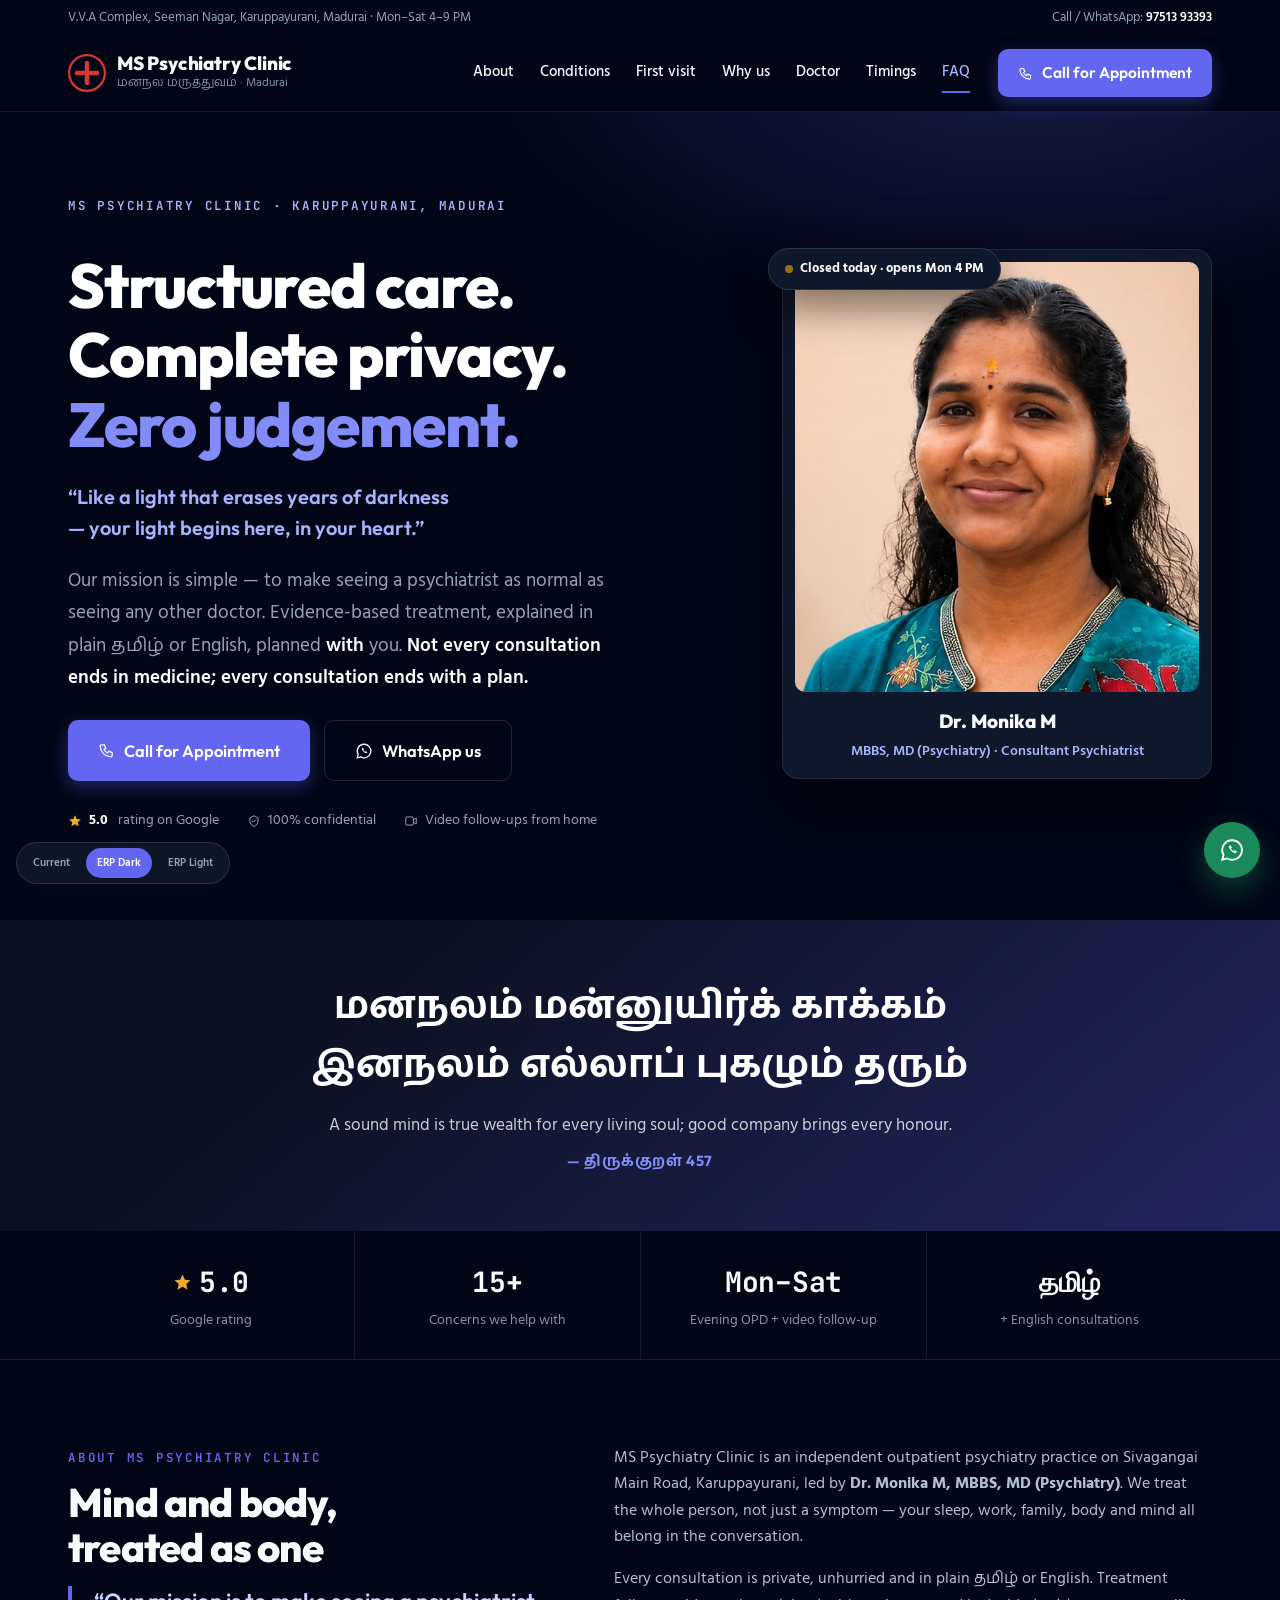
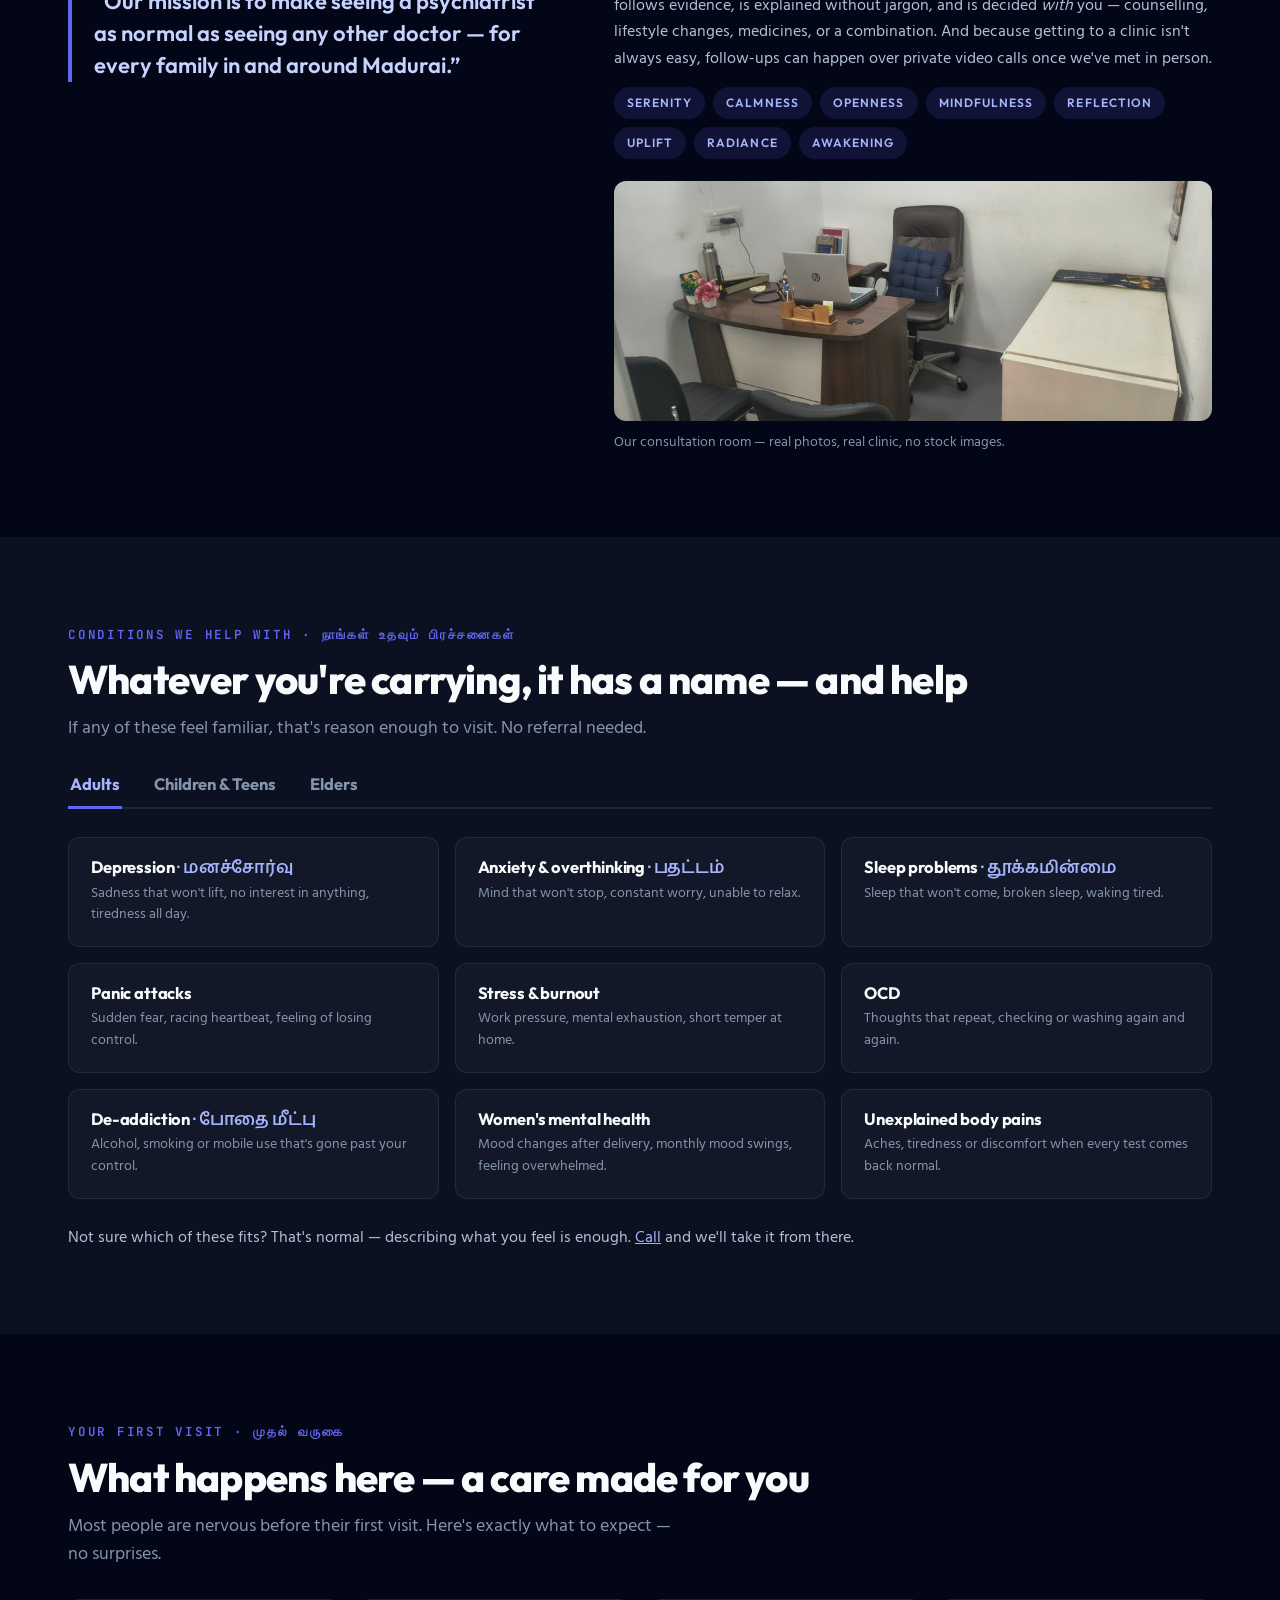
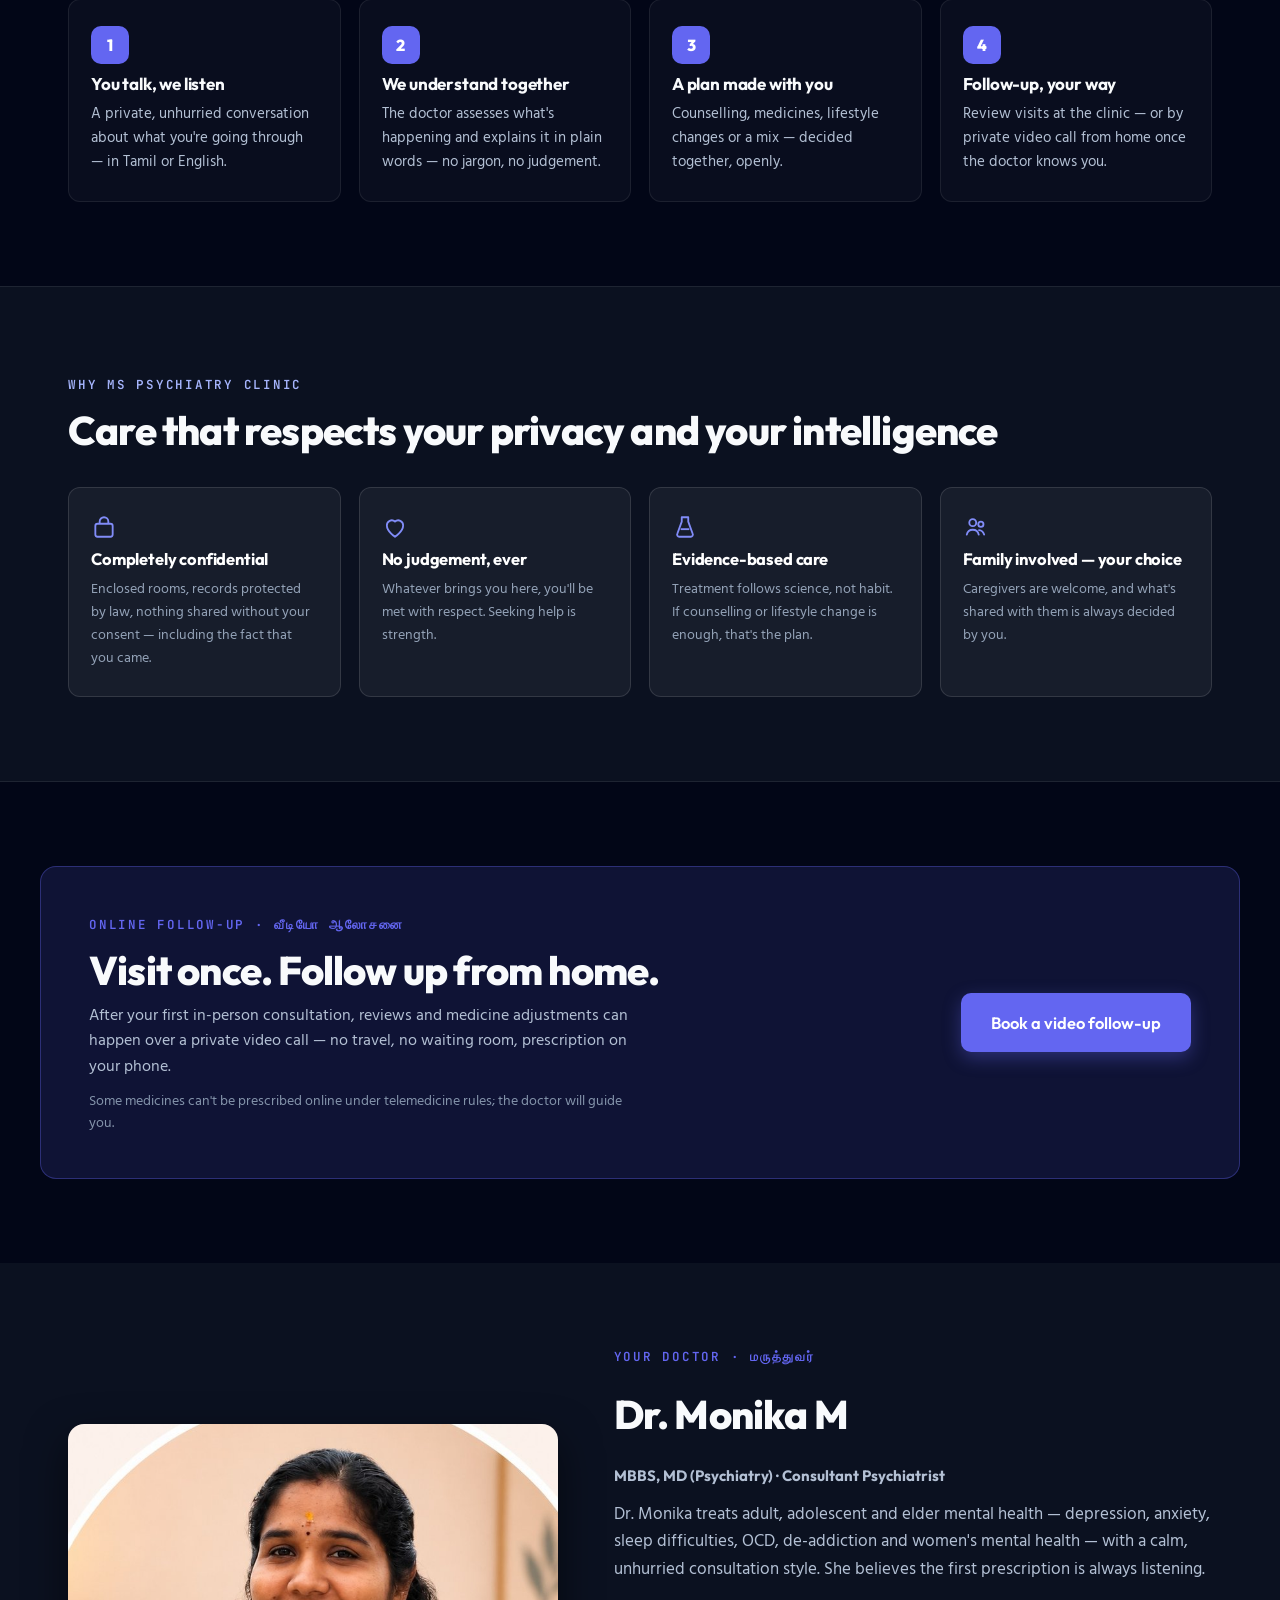
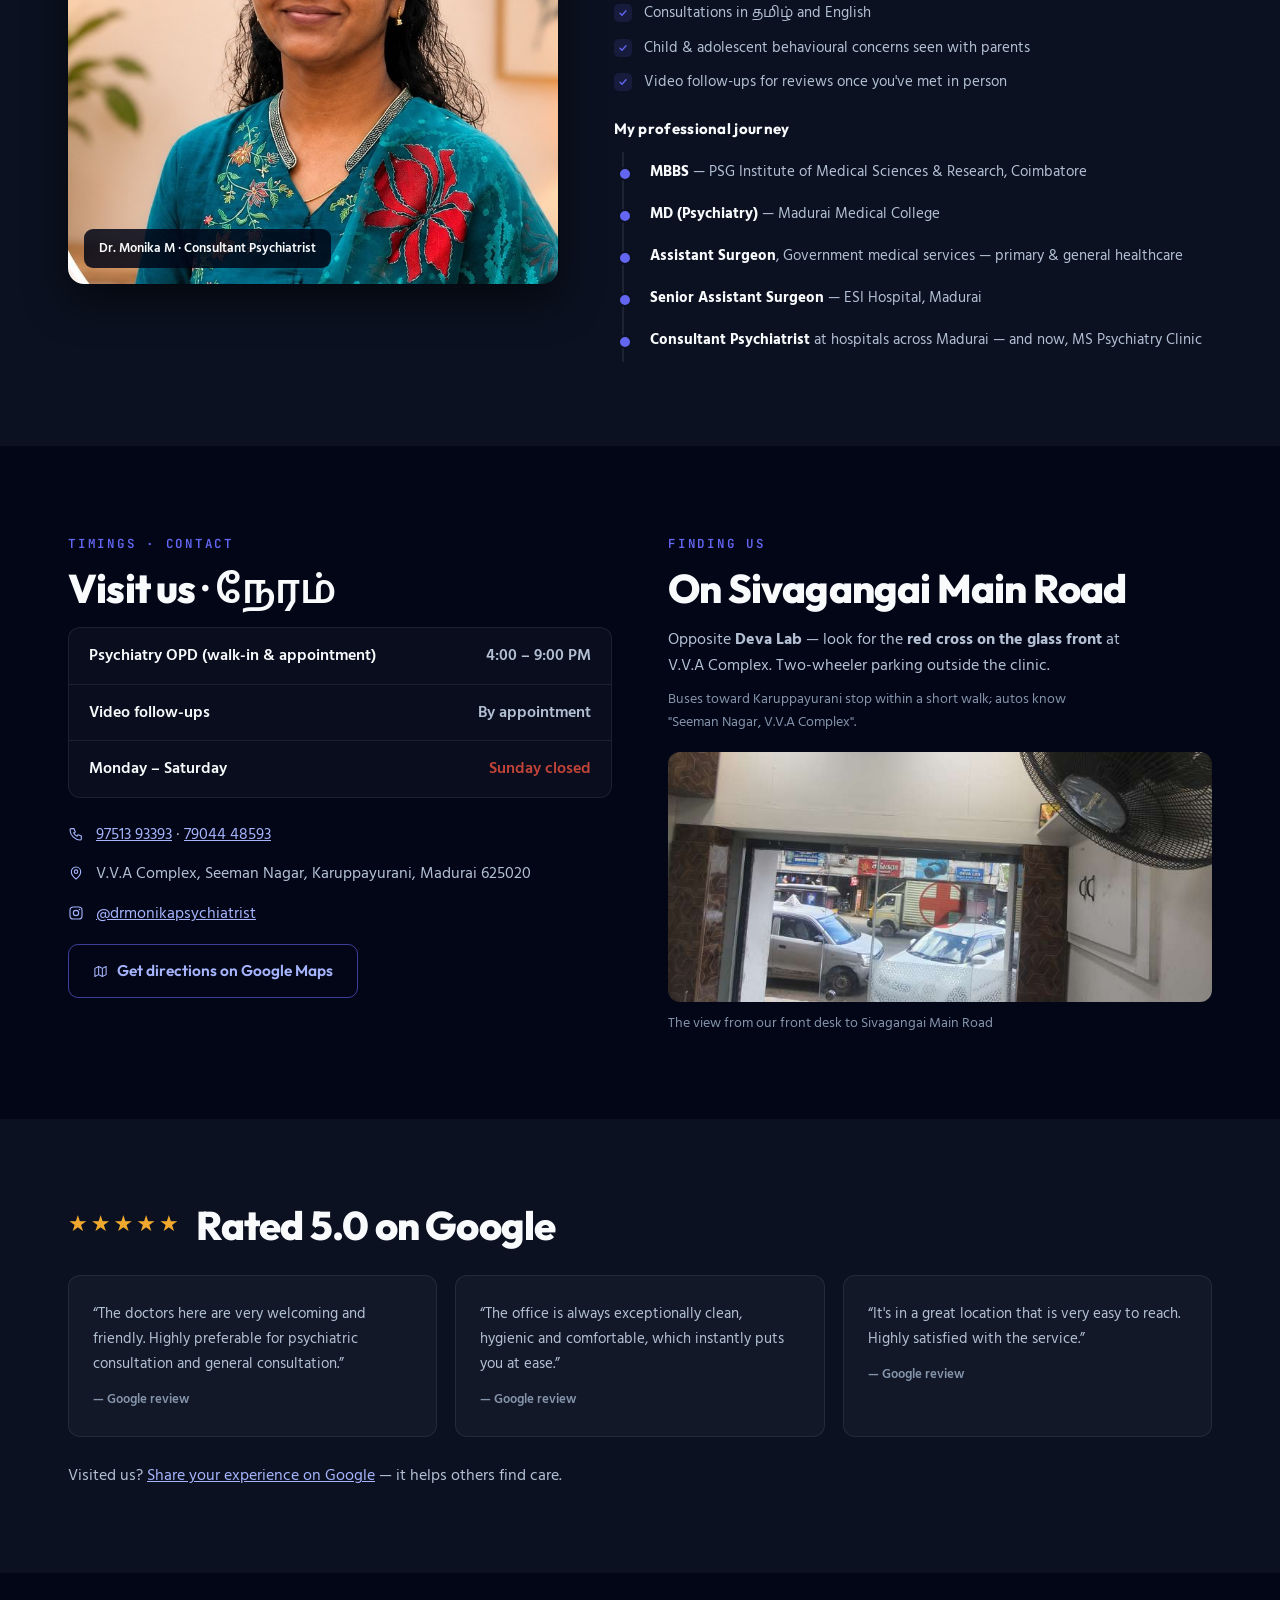
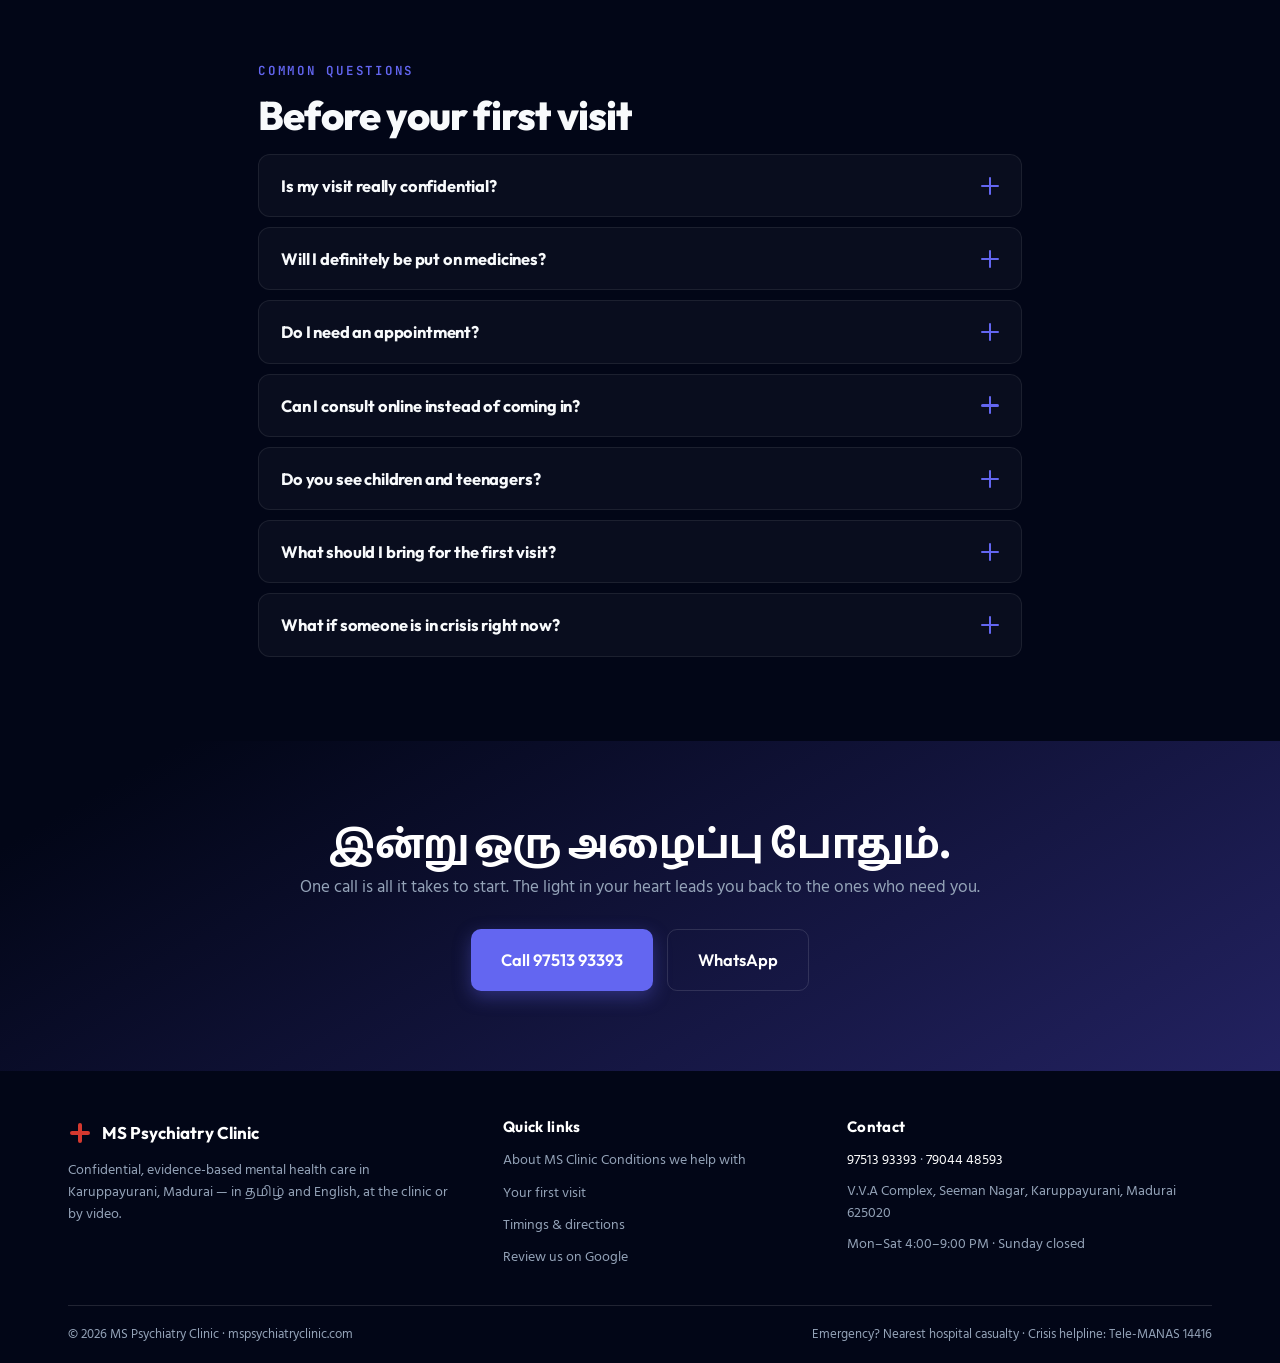
==== commit e02724ee: "feat(content): apply Dr. Monika's feedback — Kural 457 band, light quote, journey, her photo - Highl" ====
--- a/alt/dark.html
+++ b/alt/dark.html
@@ -15,8 +15,8 @@
   <link rel="preconnect" href="https://fonts.googleapis.com">
   <link rel="preconnect" href="https://fonts.gstatic.com" crossorigin>
   <link rel="stylesheet" href="https://fonts.googleapis.com/css2?family=Outfit:wght@500;600;700;800&family=Hind+Madurai:wght@400;500;600;700&family=JetBrains+Mono:wght@500;600;700&display=swap">
-  <link rel="stylesheet" href="../css/style.css?v=5">
-  <link rel="stylesheet" href="erp.css?v=1">
+  <link rel="stylesheet" href="../css/style.css?v=6">
+  <link rel="stylesheet" href="erp.css?v=2">
   <script type="application/ld+json">
   {
     "@context": "https://schema.org",
@@ -81,7 +81,7 @@
     </nav>
     <a class="btn btn-primary btn-call" href="tel:+919751393393">
       <svg width="15" height="15" viewBox="0 0 24 24" fill="none" aria-hidden="true"><path d="M5 4h4l2 5-2.5 1.5a12 12 0 0 0 5 5L15 13l5 2v4a2 2 0 0 1-2 2A16 16 0 0 1 3 6a2 2 0 0 1 2-2z" stroke="currentColor" stroke-width="1.8" stroke-linejoin="round"/></svg>
-      Book a consultation
+      Call for Appointment
     </a>
     <button class="nav-toggle" aria-expanded="false" aria-controls="mobile-nav" aria-label="Menu">
       <span></span><span></span><span></span>
@@ -106,11 +106,12 @@
       <div class="hero-copy reveal">
         <span class="eyebrow eyebrow-light">MS PSYCHIATRY CLINIC · KARUPPAYURANI, MADURAI</span>
         <h1>Structured care.<br>Complete privacy.<br><span class="accent">Zero judgement.</span></h1>
+        <p class="hero-light-quote">“Like a light that erases years of darkness — your light begins here, in your heart.”</p>
         <p class="hero-mission">Our mission is simple — to make seeing a psychiatrist as normal as seeing any other doctor. Evidence-based treatment, explained in plain தமிழ் or English, planned <strong>with</strong> you. <strong>Not every consultation ends in medicine; every consultation ends with a plan.</strong></p>
         <div class="hero-ctas">
           <a class="btn btn-primary btn-lg" href="tel:+919751393393">
             <svg width="17" height="17" viewBox="0 0 24 24" fill="none" aria-hidden="true"><path d="M5 4h4l2 5-2.5 1.5a12 12 0 0 0 5 5L15 13l5 2v4a2 2 0 0 1-2 2A16 16 0 0 1 3 6a2 2 0 0 1 2-2z" stroke="currentColor" stroke-width="1.8" stroke-linejoin="round"/></svg>
-            Call the clinic
+            Call for Appointment
           </a>
           <a class="btn btn-ghost-light btn-lg" href="https://wa.me/919751393393?text=Vanakkam%2C%20I%20would%20like%20to%20book%20a%20consultation%20at%20MS%20Psychiatry%20Clinic." target="_blank" rel="noopener">
             <svg width="18" height="18" viewBox="0 0 24 24" fill="none" aria-hidden="true"><path d="M12 3a9 9 0 0 0-7.8 13.5L3 21l4.7-1.2A9 9 0 1 0 12 3z" stroke="currentColor" stroke-width="1.7"/><path d="M9 8.5c.4 2.9 3.6 6.1 6.5 6.5l1-1.8-2.3-1-1 .8a7 7 0 0 1-2.2-2.2l.8-1-1-2.3z" fill="currentColor"/></svg>
@@ -145,6 +146,15 @@
     </div>
   </section>
 
+  <!-- ============ KURAL ============ -->
+  <section class="kural-band" aria-label="Thirukkural on mental wellness">
+    <div class="container reveal">
+      <p class="kural-text" lang="ta">மனநலம் மன்னுயிர்க் காக்கம்<br>இனநலம் எல்லாப் புகழும் தரும்</p>
+      <p class="kural-meaning">A sound mind is true wealth for every living soul; good company brings every honour.</p>
+      <p class="kural-cite" lang="ta">— திருக்குறள் 457</p>
+    </div>
+  </section>
+
   <!-- ============ STATS ============ -->
   <div class="stats-band">
     <div class="container stats-grid reveal-group">
@@ -166,6 +176,9 @@
       <div class="about-copy reveal">
         <p>MS Psychiatry Clinic is an independent outpatient psychiatry practice on Sivagangai Main Road, Karuppayurani, led by <strong>Dr. Monika M, MBBS, MD (Psychiatry)</strong>. We treat the whole person, not just a symptom — your sleep, work, family, body and mind all belong in the conversation.</p>
         <p>Every consultation is private, unhurried and in plain தமிழ் or English. Treatment follows evidence, is explained without jargon, and is decided <em>with</em> you — counselling, lifestyle changes, medicines, or a combination. And because getting to a clinic isn't always easy, follow-ups can happen over private video calls once we've met in person.</p>
+        <ul class="word-row" role="list" aria-label="What care here feels like">
+          <li>Serenity</li><li>Calmness</li><li>Openness</li><li>Mindfulness</li><li>Reflection</li><li>Uplift</li><li>Radiance</li><li>Awakening</li>
+        </ul>
         <figure class="about-photo">
           <img src="../assets/consult.jpg" alt="Consultation room at MS Psychiatry Clinic" width="560" height="240" loading="lazy">
           <figcaption>Our consultation room — real photos, real clinic, no stock images.</figcaption>
@@ -229,7 +242,7 @@
   <section class="section" id="visit">
     <div class="container">
       <span class="eyebrow reveal">YOUR FIRST VISIT · முதல் வருகை</span>
-      <h2 class="reveal">What actually happens here</h2>
+      <h2 class="reveal">What happens here — a care made for you</h2>
       <p class="section-lede reveal">Most people are nervous before their first visit. Here's exactly what to expect — no surprises.</p>
       <ol class="journey reveal-group" role="list">
         <li class="journey-step">
@@ -305,8 +318,8 @@
   <section class="section section-alt" id="doctor">
     <div class="container doctor-grid">
       <figure class="doctor-photo-wrap reveal">
-        <img src="../assets/corridor.jpg" alt="Bright interior of MS Psychiatry Clinic with private consultation rooms" width="520" height="460" loading="lazy">
-        <figcaption>Private, enclosed consultation rooms</figcaption>
+        <img src="../assets/dr-monika-doctor-v1.jpg" alt="Dr. Monika M, Consultant Psychiatrist at MS Psychiatry Clinic, Madurai" width="520" height="460" loading="lazy">
+        <figcaption>Dr. Monika M · Consultant Psychiatrist</figcaption>
       </figure>
       <div class="doctor-copy reveal">
         <span class="eyebrow">YOUR DOCTOR · மருத்துவர்</span>
@@ -318,6 +331,14 @@
           <li>Child &amp; adolescent behavioural concerns seen with parents</li>
           <li>Video follow-ups for reviews once you've met in person</li>
         </ul>
+        <h3 class="journey-title">My professional journey</h3>
+        <ol class="doctor-journey" role="list">
+          <li><strong>MBBS</strong> — PSG Institute of Medical Sciences &amp; Research, Coimbatore</li>
+          <li><strong>MD (Psychiatry)</strong> — Madurai Medical College</li>
+          <li><strong>Assistant Surgeon</strong>, Government medical services — primary &amp; general healthcare</li>
+          <li><strong>Senior Assistant Surgeon</strong> — ESI Hospital, Madurai</li>
+          <li><strong>Consultant Psychiatrist</strong> at hospitals across Madurai — and now, MS Psychiatry Clinic</li>
+        </ol>
       </div>
     </div>
   </section>
@@ -437,7 +458,7 @@
   <section class="bottom-cta">
     <div class="container reveal">
       <h2 lang="ta">இன்று ஒரு அழைப்பு போதும்.</h2>
-      <p>One call is all it takes to start.</p>
+      <p>One call is all it takes to start. The light in your heart leads you back to the ones who need you.</p>
       <div class="hero-ctas center">
         <a class="btn btn-primary btn-lg" href="tel:+919751393393">Call 97513 93393</a>
         <a class="btn btn-ghost-light btn-lg" href="https://wa.me/919751393393" target="_blank" rel="noopener">WhatsApp</a>
--- a/css/style.css
+++ b/css/style.css
@@ -418,3 +418,46 @@
 .about-photo img { width: 100%; height: 240px; object-fit: cover; border-radius: var(--radius); }
 .about-photo figcaption { font-size: 13.5px; color: var(--muted); margin-top: 10px; }
 @media (max-width: 1020px) { .about-grid { grid-template-columns: 1fr; gap: 26px; } }
+
+/* ---------- Kural band ---------- */
+.kural-band {
+  background: linear-gradient(140deg, var(--navy) 25%, #0F5B54 130%);
+  color: #fff; text-align: center; padding: 58px 0;
+}
+.kural-text {
+  font-family: var(--font-body); font-weight: 700;
+  font-size: clamp(24px, 3.6vw, 38px); line-height: 1.55;
+  margin: 0 0 16px; text-wrap: balance;
+}
+.kural-meaning { color: rgba(255, 255, 255, 0.78); font-size: 16.5px; margin: 0 0 10px; }
+.kural-cite { color: #63D3C4; font-family: var(--font-display); font-weight: 700; font-size: 14.5px; margin: 0; letter-spacing: 0.04em; }
+
+/* ---------- Hero light quote ---------- */
+.hero-light-quote {
+  font-family: var(--font-display); font-size: 20px; font-weight: 600;
+  line-height: 1.55; color: #63D3C4; margin: 0; max-width: 46ch; text-wrap: balance;
+}
+
+/* ---------- About word row ---------- */
+.word-row { display: flex; flex-wrap: wrap; gap: 8px; list-style: none; padding: 0; margin: 2px 0 6px; }
+.word-row li {
+  font-family: var(--font-display); font-size: 12px; font-weight: 600;
+  letter-spacing: 0.09em; text-transform: uppercase;
+  color: var(--teal-deep); background: var(--teal-tint);
+  border-radius: 999px; padding: 6px 13px;
+}
+
+/* ---------- Doctor journey timeline ---------- */
+.journey-title { margin-top: 14px; font-size: 15px; letter-spacing: 0.02em; }
+.doctor-journey { list-style: none; margin: 2px 0 0; padding: 0; margin-left: 8px; }
+.doctor-journey li {
+  position: relative; padding: 9px 0 9px 26px;
+  border-left: 2px solid var(--line);
+  font-size: 14.5px; color: var(--body);
+}
+.doctor-journey li::before {
+  content: ""; position: absolute; left: -6px; top: 15px;
+  width: 10px; height: 10px; border-radius: 50%;
+  background: var(--teal); border: 2px solid var(--page);
+}
+.doctor-journey strong { color: var(--ink); }
--- a/alt/erp.css
+++ b/alt/erp.css
@@ -122,3 +122,11 @@
 html[data-theme="light"] .hero-card-photo { border: 1px solid var(--line); }
 html[data-theme="light"] .hero-badge { border: 1px solid var(--line); }
 html[data-theme="light"] .bottom-cta { background: linear-gradient(150deg, #0F172A 20%, #312E81 140%); }
+
+/* ---------- Kural band / new components (ERP themes) ---------- */
+html[data-theme="dark"] .kural-band { background: linear-gradient(140deg, #0B1120 25%, #312E81 140%); }
+html[data-theme="light"] .kural-band { background: linear-gradient(140deg, #0F172A 25%, #4338CA 140%); }
+html[data-theme] .kural-cite { color: var(--erp-accent-soft); }
+html[data-theme="dark"] .hero-light-quote { color: #A5B4FC; }
+html[data-theme="light"] .hero-light-quote { color: #4f46e5; }
+html[data-theme="dark"] .doctor-journey li::before { border-color: var(--alt); }
